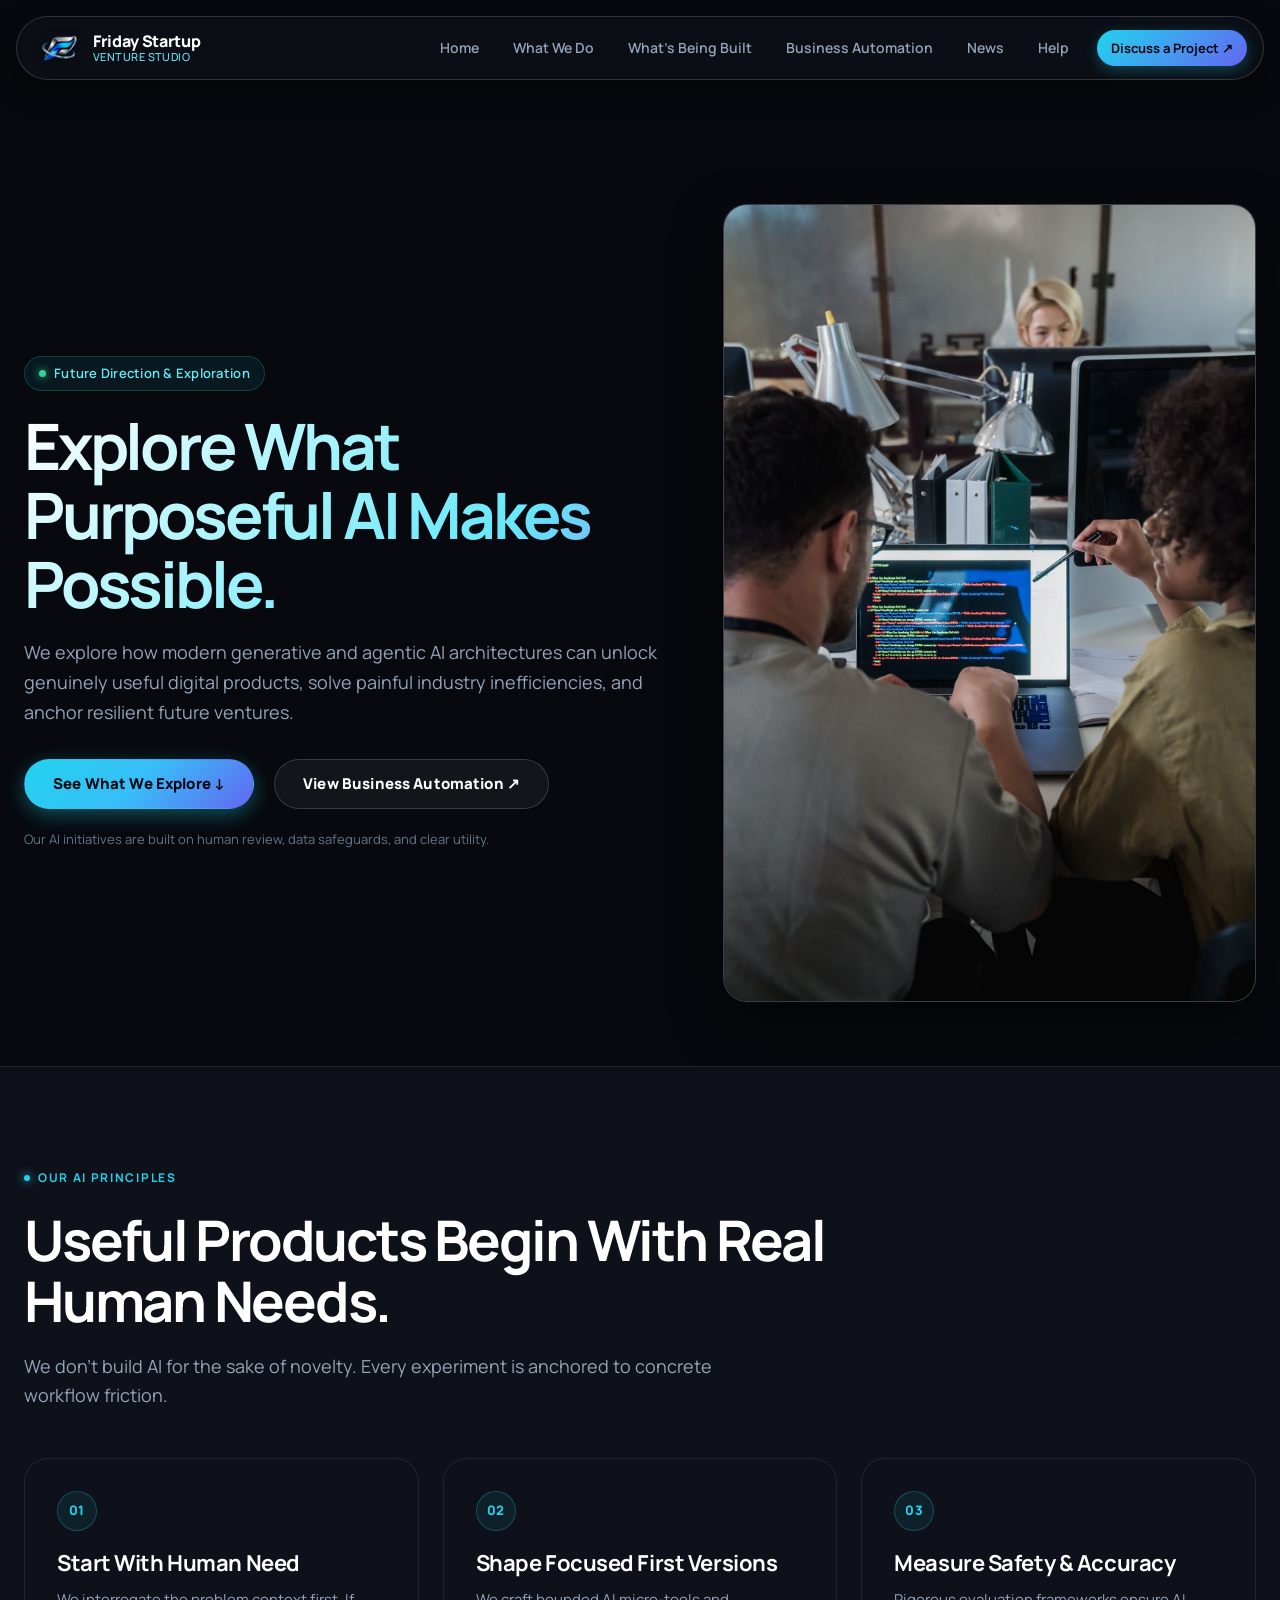
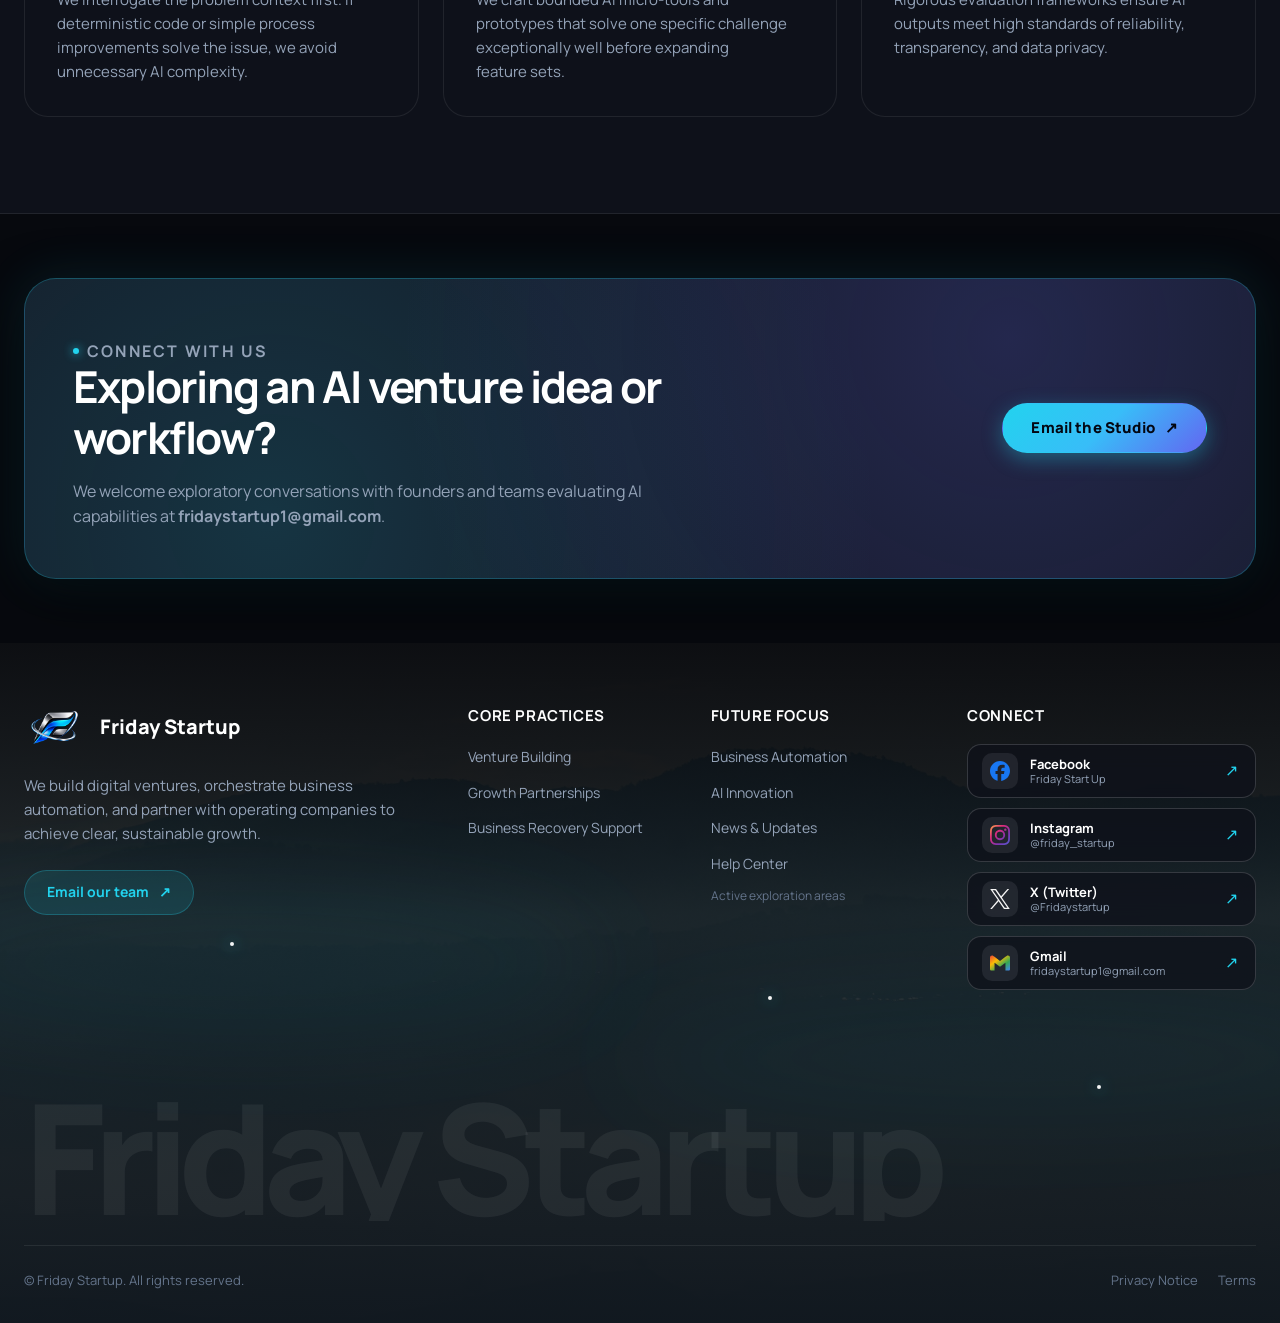
==== ai-innovation/index.html @ 18205c88 "feat: complete website redesign with aurora hero, active pipeline, and business automation" ====
<!doctype html>
<html lang="en">
<head>
  <meta charset="utf-8">
  <meta name="viewport" content="width=device-width, initial-scale=1">
  <meta name="description" content="Explore Friday Startup’s future direction for testing and validating AI product ideas and intelligent digital ventures.">
  <meta name="robots" content="index,follow,max-image-preview:large">
  <link rel="canonical" href="https://www.fridaystartup.cyou/ai-innovation/">
  <link rel="icon" type="image/png" sizes="512x512" href="/assets/friday-startup-favicon-512.png">
  <link rel="stylesheet" href="/assets/css/site.css">
  <title>AI Innovation & Future Ventures | Friday Startup</title>
  
  <meta property="og:type" content="website">
  <meta property="og:site_name" content="Friday Startup">
  <meta property="og:title" content="AI Innovation & Future Ventures | Friday Startup">
  <meta property="og:description" content="Explore Friday Startup’s future direction for testing and validating AI product ideas and intelligent digital ventures.">
  <meta property="og:url" content="https://www.fridaystartup.cyou/ai-innovation/">
  <meta property="og:image" content="https://www.fridaystartup.cyou/assets/product-building.jpg">
  <meta property="og:image:width" content="1400">
  <meta property="og:image:height" content="2100">
  <meta property="og:image:alt" content="People exploring AI software architecture">
  
  <meta name="twitter:card" content="summary_large_image">
  <meta name="twitter:title" content="AI Innovation & Future Ventures | Friday Startup">
  <meta name="twitter:description" content="Explore Friday Startup’s future direction for testing and validating AI product ideas and intelligent digital ventures.">
  <meta name="twitter:image" content="https://www.fridaystartup.cyou/assets/product-building.jpg">

  <script type="application/ld+json">
  {
    "@context": "https://schema.org",
    "@type": "FAQPage",
    "mainEntity": [
      {
        "@type": "Question",
        "name": "What does AI innovation mean at Friday Startup?",
        "acceptedAnswer": {
          "@type": "Answer",
          "text": "It is our future-facing practice to explore real customer friction and shape useful, bounded AI product ideas that can be rigorously validated under live market conditions."
        }
      },
      {
        "@type": "Question",
        "name": "Has Friday Startup launched an AI product publicly?",
        "acceptedAnswer": {
          "@type": "Answer",
          "text": "No public AI product catalog has been announced. This page describes our research direction and methodology for upcoming venture experiments."
        }
      }
    ]
  }
  </script>
</head>
<body>
  <a class="skip-link" href="#main">Skip to main content</a>

  <!-- Header -->
  <header class="site-header" data-site-header>
    <a class="brand" href="/" aria-label="Friday Startup home">
      <img class="brand-mark" src="/assets/friday-startup-emblem-lossless.webp" width="48" height="32" alt="Friday Startup">
      <span class="brand-copy">
        <span class="brand-name">Friday Startup</span>
        <span class="brand-note">Venture Studio</span>
      </span>
    </a>
    
    <button class="menu-toggle" type="button" aria-label="Open navigation" aria-expanded="false" aria-controls="primary-nav">
      <span class="menu-lines" aria-hidden="true"></span>
    </button>
    
    <nav class="site-nav" id="primary-nav" aria-label="Primary navigation">
      <a href="/">Home</a>
      <a href="/#what-we-do">What We Do</a>
      <a href="/#what-were-building">What's Being Built</a>
      <a href="/business-automation/">Business Automation</a>
      <a href="/news.html">News</a>
      <a href="/help/">Help</a>
      <a class="nav-cta-btn" href="https://mail.google.com/mail/?view=cm&fs=1&to=fridaystartup1%40gmail.com" target="_blank" rel="noopener noreferrer">Discuss a Project ↗</a>
    </nav>
  </header>

  <main id="main">
    <!-- Hero -->
    <section class="page-hero">
      <div class="container page-hero-grid">
        <div class="reveal">
          <div class="badge-chip">
            <span class="badge-chip__dot"></span>
            <span>Future Direction & Exploration</span>
          </div>
          <h1 class="text-gradient-accent">Explore What Purposeful AI Makes Possible.</h1>
          <p class="lead">
            We explore how modern generative and agentic AI architectures can unlock genuinely useful digital products, solve painful industry inefficiencies, and anchor resilient future ventures.
          </p>
          <div class="page-hero-actions">
            <a class="button" href="#explore">See What We Explore ↓</a>
            <a class="button button--quiet" href="/business-automation/">View Business Automation ↗</a>
          </div>
          <p class="page-hero-note">Our AI initiatives are built on human review, data safeguards, and clear utility.</p>
        </div>
        <figure class="page-hero-photo reveal">
          <img src="/assets/product-building.jpg" alt="Team discussing software AI development" width="1400" height="2100" fetchpriority="high">
        </figure>
      </div>
    </section>

    <!-- Exploration Areas -->
    <section class="section section--surface" id="explore">
      <div class="container">
        <div class="section-heading reveal">
          <p class="eyebrow">Our AI Principles</p>
          <h2>Useful Products Begin With Real Human Needs.</h2>
          <p>
            We don't build AI for the sake of novelty. Every experiment is anchored to concrete workflow friction.
          </p>
        </div>

        <div class="card-grid">
          <article class="info-card reveal">
            <span class="card-index" aria-hidden="true">01</span>
            <h3>Start With Human Need</h3>
            <p>
              We interrogate the problem context first. If deterministic code or simple process improvements solve the issue, we avoid unnecessary AI complexity.
            </p>
          </article>
          <article class="info-card reveal">
            <span class="card-index" aria-hidden="true">02</span>
            <h3>Shape Focused First Versions</h3>
            <p>
              We craft bounded AI micro-tools and prototypes that solve one specific challenge exceptionally well before expanding feature sets.
            </p>
          </article>
          <article class="info-card reveal">
            <span class="card-index" aria-hidden="true">03</span>
            <h3>Measure Safety & Accuracy</h3>
            <p>
              Rigorous evaluation frameworks ensure AI outputs meet high standards of reliability, transparency, and data privacy.
            </p>
          </article>
        </div>
      </div>
    </section>

    <!-- CTA -->
    <section class="section section--compact">
      <div class="container">
        <div class="cta-panel reveal">
          <div>
            <p class="eyebrow">Connect With Us</p>
            <h2>Exploring an AI venture idea or workflow?</h2>
            <p>We welcome exploratory conversations with founders and teams evaluating AI capabilities at <strong>fridaystartup1@gmail.com</strong>.</p>
          </div>
          <a class="button" href="https://mail.google.com/mail/?fs=1&amp;to=fridaystartup1%40gmail.com&amp;tf=cm" target="_blank" rel="noopener noreferrer">
            <span>Email the Studio</span>
            <span aria-hidden="true">↗</span>
          </a>
        </div>
      </div>
    </section>
  </main>

  <!-- Signature Mountain Footer -->
  <footer class="footer footer--mountain" aria-label="Friday Startup footer">
    <div class="footer-landscape" aria-hidden="true">
      <div class="footer-landscape__photo"></div>
      <div class="footer-landscape__wash"></div>
      <span class="footer-landscape__mist footer-landscape__mist--one"></span>
      <span class="footer-landscape__mist footer-landscape__mist--two"></span>
      <span class="footer-landscape__spark footer-landscape__spark--one"></span>
      <span class="footer-landscape__spark footer-landscape__spark--two"></span>
      <span class="footer-landscape__spark footer-landscape__spark--three"></span>
      <span class="footer-landscape__spark footer-landscape__spark--four"></span>
    </div>

    <div class="container footer-landscape__content">
      <div class="footer-landscape__grid">
        <section class="footer-landscape__brand" aria-labelledby="footer-brand-title">
          <a class="footer-landscape__brand-link" href="/" aria-label="Friday Startup home">
            <img class="footer-landscape__logo" src="/assets/friday-startup-emblem-lossless.webp" width="60" height="40" alt="Friday Startup">
            <span id="footer-brand-title">Friday Startup</span>
          </a>
          <p class="footer-landscape__summary">
            We build digital ventures, orchestrate business automation, and partner with operating companies to achieve clear, sustainable growth.
          </p>
          <a class="footer-landscape__email" href="https://mail.google.com/mail/?fs=1&amp;to=fridaystartup1%40gmail.com&amp;tf=cm" target="_blank" rel="noopener noreferrer">
            <span>Email our team</span>
            <span aria-hidden="true">↗</span>
          </a>
        </section>

        <section class="footer-landscape__group" aria-labelledby="footer-current-title">
          <h2 id="footer-current-title">Core Practices</h2>
          <ul>
            <li><a href="/venture-building/">Venture Building</a></li>
            <li><a href="/growth-partnerships/">Growth Partnerships</a></li>
            <li><a href="/business-recovery/">Business Recovery Support</a></li>
          </ul>
        </section>

        <section class="footer-landscape__group" aria-labelledby="footer-future-title">
          <h2 id="footer-future-title">Future Focus</h2>
          <ul>
            <li><a href="/business-automation/">Business Automation</a></li>
            <li><a href="/ai-innovation/">AI Innovation</a></li>
            <li><a href="/news.html">News & Updates</a></li>
            <li><a href="/help/">Help Center</a></li>
          </ul>
          <p class="footer-landscape__future-note">Active exploration areas</p>
        </section>

        <nav class="footer-landscape__group footer-landscape__connect" aria-labelledby="footer-connect-title">
          <h2 id="footer-connect-title">Connect</h2>
          <ul class="footer-landscape__social-list">
            <li>
              <a class="footer-social-card" href="https://www.facebook.com/share/1BN3iJyHXs/" target="_blank" rel="noopener noreferrer" aria-label="Facebook, Friday Start Up">
                <span class="footer-social-card__icon"><img src="/assets/social-facebook.svg" width="20" height="20" alt="Facebook"></span>
                <span class="footer-social-card__copy"><strong>Facebook</strong><span>Friday Start Up</span></span>
                <span class="footer-social-card__arrow" aria-hidden="true">↗</span>
              </a>
            </li>
            <li>
              <a class="footer-social-card" href="https://instagram.com/friday_startup?obrf=MWU1YmhocDRiYWo2aw%3D%3D" target="_blank" rel="noopener noreferrer" aria-label="Instagram, @friday_startup">
                <span class="footer-social-card__icon"><img src="/assets/social-instagram.svg" width="20" height="20" alt="Instagram"></span>
                <span class="footer-social-card__copy"><strong>Instagram</strong><span>@friday_startup</span></span>
                <span class="footer-social-card__arrow" aria-hidden="true">↗</span>
              </a>
            </li>
            <li>
              <a class="footer-social-card" href="https://x.com/Fridaystartup" target="_blank" rel="noopener noreferrer" aria-label="X, @Fridaystartup">
                <span class="footer-social-card__icon"><img src="/assets/social-x.svg" width="20" height="20" alt="X"></span>
                <span class="footer-social-card__copy"><strong>X (Twitter)</strong><span>@Fridaystartup</span></span>
                <span class="footer-social-card__arrow" aria-hidden="true">↗</span>
              </a>
            </li>
            <li>
              <a class="footer-social-card" href="https://mail.google.com/mail/?fs=1&amp;to=fridaystartup1%40gmail.com&amp;tf=cm" target="_blank" rel="noopener noreferrer" aria-label="Gmail, fridaystartup1@gmail.com">
                <span class="footer-social-card__icon"><img src="/assets/social-gmail.svg" width="20" height="20" alt="Gmail"></span>
                <span class="footer-social-card__copy"><strong>Gmail</strong><span>fridaystartup1@gmail.com</span></span>
                <span class="footer-social-card__arrow" aria-hidden="true">↗</span>
              </a>
            </li>
          </ul>
        </nav>
      </div>

      <div class="footer-landscape__wordmark-wrap" aria-hidden="true">
        <p class="footer-landscape__wordmark">Friday Startup</p>
      </div>

      <div class="footer-landscape__bottom">
        <span>© Friday Startup. All rights reserved.</span>
        <div class="footer-landscape__bottom-links">
          <a href="/privacy.html">Privacy Notice</a>
          <a href="/terms.html">Terms</a>
        </div>
      </div>
    </div>
  </footer>

  <script src="/assets/js/site.js" defer></script>
</body>
</html>
---- assets/css/site.css ----
@import url('https://fonts.googleapis.com/css2?family=Manrope:wght@400;500;600;700;800&family=JetBrains+Mono:wght@400;500&display=swap');

:root {
  color-scheme: dark;
  --bg: #07090e;
  --surface: #0e111a;
  --surface-raised: #141824;
  --surface-elevated: #1a2030;
  --surface-deep: #030407;

  --text: #f8fafc;
  --text-bright: #ffffff;
  --muted: #94a3b8;
  --quiet: #64748b;
  --line: rgba(255, 255, 255, 0.08);
  --line-strong: rgba(255, 255, 255, 0.16);

  --accent: #22d3ee;
  --accent-soft: #67e8f9;
  --accent-glow: rgba(34, 211, 238, 0.25);
  --primary: #6366f1;
  --primary-glow: rgba(99, 102, 241, 0.28);
  --aurora-green: #34d399;
  --purple-glow: rgba(168, 85, 247, 0.22);

  --space-0: 0;
  --space-25: 2px;
  --space-50: 4px;
  --space-75: 8px;
  --space-100: 12px;
  --space-150: 16px;
  --space-200: 20px;
  --space-300: 24px;
  --space-400: 32px;
  --space-500: 40px;
  --space-600: 48px;
  --space-700: 64px;
  --space-800: 80px;
  --space-900: 96px;

  --radius-sm: 6px;
  --radius-md: 10px;
  --radius-lg: 14px;
  --radius-xl: 18px;
  --radius-2xl: 24px;
  --radius-3xl: 32px;
  --radius-pill: 9999px;

  --shadow-sm: 0 2px 8px rgba(0, 0, 0, 0.35);
  --shadow-md: 0 8px 24px rgba(0, 0, 0, 0.45);
  --shadow-lg: 0 20px 48px rgba(0, 0, 0, 0.55);
  --shadow-glow: 0 0 40px var(--accent-glow);

  --curve: cubic-bezier(0.22, 1, 0.36, 1);
}

*, *::before, *::after {
  box-sizing: border-box;
}

html {
  scroll-behavior: smooth;
  scroll-padding-top: 100px;
  background: var(--bg);
}

body {
  margin: 0;
  background: var(--bg);
  color: var(--text);
  font-family: "Manrope", -apple-system, BlinkMacSystemFont, "Segoe UI", Roboto, sans-serif;
  font-size: 16px;
  line-height: 1.6;
  -webkit-font-smoothing: antialiased;
  -moz-osx-font-smoothing: grayscale;
  text-rendering: optimizeLegibility;
  overflow-x: hidden;
}

img {
  display: block;
  max-width: 100%;
  height: auto;
}

a {
  color: inherit;
  text-decoration: none;
  transition: color 250ms var(--curve), background-color 250ms var(--curve), border-color 250ms var(--curve), transform 250ms var(--curve), opacity 250ms var(--curve);
}

button, input, select, textarea {
  font: inherit;
  color: inherit;
}

h1, h2, h3, h4, h5, h6, p, ul, ol, figure {
  margin: 0;
}

h1, h2, h3, h4 {
  font-weight: 700;
  line-height: 1.15;
  letter-spacing: -0.035em;
  color: var(--text-bright);
}

p, li {
  text-wrap: pretty;
}

::selection {
  background: var(--accent);
  color: #030712;
}

:focus-visible {
  outline: 2px solid var(--accent);
  outline-offset: 4px;
}

.skip-link {
  position: fixed;
  z-index: 999;
  top: var(--space-200);
  left: var(--space-200);
  padding: var(--space-100) var(--space-300);
  border-radius: var(--radius-md);
  background: var(--accent);
  color: #000000;
  font-weight: 700;
  transform: translateY(-200%);
  transition: transform 300ms var(--curve);
}

.skip-link:focus {
  transform: translateY(0);
}

/* Layout Utilities */
.container {
  width: min(100% - 48px, 1280px);
  margin-inline: auto;
}

.container--narrow {
  width: min(100% - 48px, 920px);
}

.narrow {
  max-width: 760px;
}

.eyebrow {
  display: inline-flex;
  align-items: center;
  gap: 8px;
  color: var(--accent);
  font-size: 12px;
  font-weight: 700;
  letter-spacing: 0.14em;
  line-height: 1;
  text-transform: uppercase;
}

.eyebrow::before {
  content: "";
  display: inline-block;
  width: 6px;
  height: 6px;
  border-radius: 50%;
  background: var(--accent);
  box-shadow: 0 0 10px var(--accent);
}

.badge-chip {
  display: inline-flex;
  align-items: center;
  gap: 8px;
  padding: 6px 14px;
  border-radius: var(--radius-pill);
  background: rgba(34, 211, 238, 0.08);
  border: 1px solid rgba(34, 211, 238, 0.22);
  color: var(--accent-soft);
  font-size: 13px;
  font-weight: 600;
  letter-spacing: 0.02em;
  backdrop-filter: blur(12px);
}

.badge-chip__dot {
  width: 7px;
  height: 7px;
  border-radius: 50%;
  background: var(--aurora-green);
  box-shadow: 0 0 8px var(--aurora-green);
  animation: pulse-dot 2s infinite ease-in-out;
}

@keyframes pulse-dot {
  0%, 100% { opacity: 1; transform: scale(1); }
  50% { opacity: 0.4; transform: scale(0.85); }
}

.muted {
  color: var(--muted);
}

.quiet {
  color: var(--quiet);
}

.text-gradient {
  background: linear-gradient(135deg, #ffffff 0%, #cbd5e1 50%, #94a3b8 100%);
  background-clip: text;
  -webkit-background-clip: text;
  -webkit-text-fill-color: transparent;
}

.text-gradient-accent {
  background: linear-gradient(135deg, #ffffff 0%, #a5f3fc 40%, #67e8f9 70%, #818cf8 100%);
  background-clip: text;
  -webkit-background-clip: text;
  -webkit-text-fill-color: transparent;
}

/* Glass Header */
.site-header {
  position: sticky;
  z-index: 50;
  top: 16px;
  display: flex;
  align-items: center;
  justify-content: space-between;
  width: min(100% - 32px, 1280px);
  min-height: 64px;
  margin: 0 auto;
  padding: 8px 16px 8px 20px;
  border: 1px solid var(--line-strong);
  border-radius: var(--radius-pill);
  background: rgba(14, 17, 26, 0.72);
  backdrop-filter: blur(20px);
  -webkit-backdrop-filter: blur(20px);
  box-shadow: 0 10px 30px rgba(0, 0, 0, 0.45);
  transition: border-color 300ms var(--curve), background-color 300ms var(--curve);
}

.site-header:hover {
  border-color: rgba(255, 255, 255, 0.22);
}

.brand {
  display: inline-flex;
  align-items: center;
  gap: 12px;
  flex: 0 0 auto;
}

.brand-mark {
  width: 44px;
  height: 30px;
  object-fit: contain;
  filter: drop-shadow(0 2px 6px rgba(0, 0, 0, 0.4));
}

.brand-copy {
  display: flex;
  flex-direction: column;
  line-height: 1.1;
}

.brand-name {
  font-size: 16px;
  font-weight: 800;
  letter-spacing: -0.02em;
  color: #ffffff;
}

.brand-note {
  font-size: 11px;
  font-weight: 500;
  color: var(--accent-soft);
  letter-spacing: 0.04em;
  text-transform: uppercase;
}

.site-nav {
  display: flex;
  align-items: center;
  gap: 6px;
}

.site-nav a {
  position: relative;
  padding: 8px 14px;
  border-radius: var(--radius-pill);
  color: var(--muted);
  font-size: 14px;
  font-weight: 600;
  transition: all 200ms var(--curve);
}

.site-nav a:hover {
  color: #ffffff;
  background: rgba(255, 255, 255, 0.06);
}

.site-nav a[aria-current="page"] {
  color: #ffffff;
  background: rgba(34, 211, 238, 0.12);
  border: 1px solid rgba(34, 211, 238, 0.28);
}

.nav-cta-btn {
  display: inline-flex;
  align-items: center;
  gap: 6px;
  margin-left: 8px;
  padding: 8px 18px;
  border-radius: var(--radius-pill);
  background: linear-gradient(135deg, #22d3ee 0%, #6366f1 100%);
  color: #030712 !important;
  font-size: 13px !important;
  font-weight: 700 !important;
  box-shadow: 0 4px 14px rgba(34, 211, 238, 0.28);
  transition: transform 250ms var(--curve), box-shadow 250ms var(--curve);
}

.nav-cta-btn:hover {
  transform: translateY(-1px) scale(1.02);
  box-shadow: 0 6px 20px rgba(34, 211, 238, 0.45);
}

.menu-toggle {
  display: none;
  width: 42px;
  height: 42px;
  align-items: center;
  justify-content: center;
  padding: 0;
  border: 1px solid var(--line-strong);
  border-radius: var(--radius-pill);
  background: var(--surface-raised);
  cursor: pointer;
  transition: background-color 200ms ease;
}

.menu-lines {
  position: relative;
  display: block;
  width: 18px;
  height: 2px;
  background: #ffffff;
  border-radius: 2px;
  transition: background-color 250ms var(--curve);
}

.menu-lines::before,
.menu-lines::after {
  content: "";
  position: absolute;
  left: 0;
  width: 18px;
  height: 2px;
  background: #ffffff;
  border-radius: 2px;
  transition: transform 250ms var(--curve), top 250ms var(--curve);
}

.menu-lines::before { top: -6px; }
.menu-lines::after { top: 6px; }

.site-header.is-open .menu-lines {
  background: transparent;
}
.site-header.is-open .menu-lines::before {
  top: 0;
  transform: rotate(45deg);
}
.site-header.is-open .menu-lines::after {
  top: 0;
  transform: rotate(-45deg);
}

/* Sections */
main {
  overflow: clip;
}

.section {
  position: relative;
  padding-block: var(--space-900);
}

.section--compact {
  padding-block: var(--space-700);
}

.section--surface {
  background: var(--surface);
  border-top: 1px solid var(--line);
  border-bottom: 1px solid var(--line);
}

.section-heading {
  max-width: 820px;
  margin-bottom: var(--space-600);
}

.section-heading h2 {
  margin-top: var(--space-200);
  font-size: clamp(32px, 4.5vw, 56px);
  letter-spacing: -0.04em;
  line-height: 1.1;
}

.section-heading p:not(.eyebrow) {
  margin-top: var(--space-200);
  color: var(--muted);
  font-size: 18px;
  line-height: 1.6;
}

.intro-copy {
  display: grid;
  grid-template-columns: minmax(0, 1.1fr) minmax(320px, 0.9fr);
  align-items: end;
  gap: var(--space-600);
  margin-bottom: var(--space-500);
}

.intro-copy h2 {
  margin-top: var(--space-200);
  font-size: clamp(34px, 4.2vw, 52px);
  letter-spacing: -0.04em;
  line-height: 1.12;
}

.intro-copy p:not(.eyebrow) {
  color: var(--muted);
  font-size: 18px;
  line-height: 1.65;
}

/* What We Do / Nature of Work Showcase */
.what-we-do-grid {
  display: grid;
  grid-template-columns: repeat(2, 1fr);
  gap: var(--space-300);
}

.work-card {
  position: relative;
  display: flex;
  flex-direction: column;
  padding: var(--space-400);
  border: 1px solid var(--line);
  border-radius: var(--radius-2xl);
  background: linear-gradient(180deg, rgba(20, 24, 36, 0.8) 0%, rgba(14, 17, 26, 0.95) 100%);
  overflow: hidden;
  transition: transform 300ms var(--curve), border-color 300ms var(--curve), box-shadow 300ms var(--curve);
}

.work-card::before {
  content: "";
  position: absolute;
  top: 0;
  left: 0;
  right: 0;
  height: 2px;
  background: linear-gradient(90deg, transparent, var(--accent), transparent);
  opacity: 0;
  transition: opacity 300ms var(--curve);
}

.work-card:hover {
  transform: translateY(-4px);
  border-color: rgba(34, 211, 238, 0.35);
  box-shadow: 0 16px 40px rgba(0, 0, 0, 0.5), 0 0 30px var(--accent-glow);
}

.work-card:hover::before {
  opacity: 1;
}

.work-card__header {
  display: flex;
  align-items: center;
  justify-content: space-between;
  margin-bottom: var(--space-300);
}

.work-card__icon {
  display: inline-flex;
  align-items: center;
  justify-content: center;
  width: 52px;
  height: 52px;
  border-radius: var(--radius-lg);
  background: rgba(34, 211, 238, 0.1);
  border: 1px solid rgba(34, 211, 238, 0.25);
  color: var(--accent);
  font-size: 24px;
}

.work-card__badge {
  padding: 4px 12px;
  border-radius: var(--radius-pill);
  background: rgba(255, 255, 255, 0.05);
  border: 1px solid var(--line);
  color: var(--muted);
  font-size: 12px;
  font-weight: 600;
  letter-spacing: 0.06em;
  text-transform: uppercase;
}

.work-card h3 {
  font-size: 26px;
  letter-spacing: -0.025em;
  color: var(--text-bright);
}

.work-card p {
  margin-top: var(--space-150);
  color: var(--muted);
  font-size: 15px;
  line-height: 1.6;
}

.work-card__deliverables {
  display: grid;
  gap: 8px;
  margin-top: var(--space-300);
  padding: var(--space-200);
  border-radius: var(--radius-md);
  background: rgba(0, 0, 0, 0.25);
  border: 1px solid rgba(255, 255, 255, 0.04);
}

.work-card__deliverable-item {
  display: flex;
  align-items: center;
  gap: 10px;
  color: var(--text);
  font-size: 13px;
  font-weight: 500;
}

.work-card__deliverable-item svg {
  flex-shrink: 0;
  color: var(--aurora-green);
}

.work-card__action {
  display: inline-flex;
  align-items: center;
  gap: 8px;
  margin-top: var(--space-300);
  padding-top: var(--space-200);
  border-top: 1px solid var(--line);
  color: var(--accent);
  font-size: 14px;
  font-weight: 700;
}

.work-card:hover .work-card__action {
  color: #ffffff;
  transform: translateX(4px);
}

/* Card Grids */
.card-grid {
  display: grid;
  grid-template-columns: repeat(3, 1fr);
  gap: var(--space-300);
}

.card-grid--two {
  grid-template-columns: repeat(2, 1fr);
}

.card-grid--four {
  grid-template-columns: repeat(4, 1fr);
}

.info-card {
  position: relative;
  display: flex;
  flex-direction: column;
  padding: var(--space-400);
  border: 1px solid var(--line);
  border-radius: var(--radius-2xl);
  background: var(--surface);
  transition: transform 300ms var(--curve), border-color 300ms var(--curve), background-color 300ms var(--curve), box-shadow 300ms var(--curve);
}

.info-card:hover {
  transform: translateY(-4px);
  border-color: rgba(34, 211, 238, 0.3);
  background: var(--surface-raised);
  box-shadow: 0 12px 32px rgba(0, 0, 0, 0.4);
}

.card-index {
  display: inline-flex;
  align-items: center;
  justify-content: center;
  width: 40px;
  height: 40px;
  border-radius: var(--radius-pill);
  background: rgba(34, 211, 238, 0.08);
  border: 1px solid rgba(34, 211, 238, 0.25);
  color: var(--accent);
  font-size: 13px;
  font-weight: 800;
  letter-spacing: 0.05em;
}

.info-card h3 {
  margin-top: var(--space-200);
  font-size: 22px;
  letter-spacing: -0.02em;
}

.info-card p {
  margin-top: var(--space-100);
  color: var(--muted);
  font-size: 15px;
  line-height: 1.6;
}

.card-link {
  display: inline-flex;
  align-items: center;
  gap: 8px;
  margin-top: auto;
  padding-top: var(--space-300);
  color: var(--accent-soft);
  font-size: 14px;
  font-weight: 700;
}

.card-link:hover {
  color: #ffffff;
  transform: translateX(3px);
}

/* Service Card Specific */
.service-card {
  background: var(--surface-raised);
  border-color: rgba(255, 255, 255, 0.1);
}

.service-card .service-tag {
  margin-top: var(--space-200);
  color: var(--accent);
  font-size: 11px;
  font-weight: 800;
  letter-spacing: 0.12em;
  text-transform: uppercase;
}

.service-card h3 {
  margin-top: var(--space-75);
  font-size: 26px;
  line-height: 1.2;
}

.service-card .service-detail {
  margin-top: var(--space-150);
  color: var(--muted);
  font-size: 15px;
}

.service-card .service-availability {
  margin-top: var(--space-300);
  padding-top: var(--space-150);
  border-top: 1px solid var(--line);
  color: var(--quiet);
  font-size: 13px;
}

.service-card-link {
  display: block;
  color: inherit;
}

/* Tagline Typography Stage */
.tagline-stage {
  display: flex;
  align-items: center;
  min-height: 380px;
  padding-block: var(--space-800);
  background: radial-gradient(circle at center, rgba(34, 211, 238, 0.05) 0%, transparent 70%), var(--surface-deep);
  border-top: 1px solid var(--line);
  border-bottom: 1px solid var(--line);
}

.tagline {
  max-width: 1100px;
  font-size: clamp(38px, 5.5vw, 76px);
  font-weight: 800;
  letter-spacing: -0.05em;
  line-height: 1.05;
}

.tag-word {
  display: inline-block;
  padding-right: 0.18em;
  color: var(--text-bright);
  opacity: 0.25;
  transition: opacity 600ms var(--curve), transform 600ms var(--curve);
}

.tag-word.is-active {
  opacity: 1;
}

/* Steps / Process Grid */
.steps-grid {
  display: grid;
  grid-template-columns: repeat(3, 1fr);
  gap: var(--space-400);
  position: relative;
}

.step-card {
  position: relative;
  padding-top: var(--space-300);
  border-top: 2px solid rgba(255, 255, 255, 0.1);
  transition: border-color 300ms ease;
}

.step-card:hover {
  border-top-color: var(--accent);
}

.step-card h3 {
  margin-top: var(--space-150);
  font-size: 22px;
  letter-spacing: -0.02em;
}

.step-card p {
  margin-top: var(--space-100);
  color: var(--muted);
  font-size: 15px;
  line-height: 1.6;
}

/* Automation Workflow Feature Box */
.automation-diagram {
  margin-top: var(--space-500);
  padding: var(--space-400);
  border: 1px solid rgba(34, 211, 238, 0.2);
  border-radius: var(--radius-2xl);
  background: radial-gradient(circle at 10% 20%, rgba(99, 102, 241, 0.12) 0%, transparent 60%),
              radial-gradient(circle at 90% 80%, rgba(34, 211, 238, 0.08) 0%, transparent 60%),
              var(--surface);
  box-shadow: 0 20px 50px rgba(0, 0, 0, 0.4);
}

.flow-steps {
  display: grid;
  grid-template-columns: 1fr auto 1fr auto 1fr auto 1fr;
  align-items: center;
  gap: 12px;
}

.flow-node {
  padding: var(--space-200);
  border-radius: var(--radius-lg);
  background: rgba(20, 24, 36, 0.9);
  border: 1px solid var(--line-strong);
  text-align: center;
  transition: transform 250ms var(--curve), border-color 250ms var(--curve), box-shadow 250ms var(--curve);
}

.flow-node:hover {
  transform: translateY(-2px);
  border-color: var(--accent);
  box-shadow: 0 8px 24px rgba(34, 211, 238, 0.2);
}

.flow-node__badge {
  display: inline-block;
  padding: 2px 8px;
  margin-bottom: 6px;
  border-radius: var(--radius-pill);
  font-size: 10px;
  font-weight: 800;
  text-transform: uppercase;
  letter-spacing: 0.08em;
  background: rgba(34, 211, 238, 0.15);
  color: var(--accent);
}

.flow-node h4 {
  font-size: 15px;
  font-weight: 700;
}

.flow-node p {
  font-size: 12px;
  color: var(--muted);
  margin-top: 4px;
}

.flow-arrow {
  color: var(--accent);
  font-size: 20px;
  opacity: 0.7;
  display: inline-block;
  animation: pulse-arrow 2.4s ease-in-out infinite;
}

.flow-steps > .flow-arrow:nth-of-type(1) { animation-delay: 0s; }
.flow-steps > .flow-arrow:nth-of-type(2) { animation-delay: 0.8s; }
.flow-steps > .flow-arrow:nth-of-type(3) { animation-delay: 1.6s; }

@keyframes pulse-arrow {
  0%, 100% { opacity: 0.35; transform: translateX(0); }
  50% { opacity: 1; transform: translateX(4px); color: var(--accent-soft); }
}

/* What We Are Building / Active Pipeline Cards */
.pipeline-grid {
  display: grid;
  grid-template-columns: repeat(3, 1fr);
  gap: var(--space-400);
}

.pipeline-card {
  position: relative;
  display: flex;
  flex-direction: column;
  padding: var(--space-400);
  border: 1px solid var(--line);
  border-radius: var(--radius-2xl);
  background: linear-gradient(180deg, rgba(20, 24, 36, 0.85) 0%, rgba(14, 17, 26, 0.98) 100%);
  overflow: hidden;
  transition: transform 300ms var(--curve), border-color 300ms var(--curve), box-shadow 300ms var(--curve);
}

.pipeline-card::before {
  content: "";
  position: absolute;
  top: 0;
  left: 0;
  right: 0;
  height: 2px;
  background: linear-gradient(90deg, transparent, var(--accent), transparent);
  opacity: 0;
  transition: opacity 300ms var(--curve);
}

.pipeline-card:hover {
  transform: translateY(-5px);
  border-color: rgba(34, 211, 238, 0.4);
  box-shadow: 0 20px 45px rgba(0, 0, 0, 0.5), 0 0 35px var(--accent-glow);
}

.pipeline-card:hover::before {
  opacity: 1;
}

.pipeline-card__header {
  display: flex;
  align-items: center;
  justify-content: space-between;
  gap: 12px;
  margin-bottom: var(--space-200);
}

.pipeline-status-badge {
  display: inline-flex;
  align-items: center;
  gap: 8px;
  padding: 4px 12px;
  border-radius: var(--radius-pill);
  font-size: 11px;
  font-weight: 700;
  letter-spacing: 0.06em;
  text-transform: uppercase;
  background: rgba(34, 211, 238, 0.1);
  border: 1px solid rgba(34, 211, 238, 0.25);
  color: var(--accent);
}

.pipeline-status-badge--pilot {
  background: rgba(52, 211, 153, 0.1);
  border-color: rgba(52, 211, 153, 0.3);
  color: var(--aurora-green);
}

.pipeline-status-badge--sandbox {
  background: rgba(168, 85, 247, 0.1);
  border-color: rgba(168, 85, 247, 0.3);
  color: #c084fc;
}

.pipeline-stage-tag {
  color: var(--quiet);
  font-size: 11px;
  font-weight: 600;
  font-family: "JetBrains Mono", monospace;
}

.pipeline-card h3 {
  font-size: 24px;
  letter-spacing: -0.025em;
  line-height: 1.2;
}

.pipeline-card__subtitle {
  color: var(--accent-soft);
  font-size: 13px;
  font-weight: 600;
  margin-top: 4px;
  letter-spacing: 0.01em;
}

.pipeline-card p {
  margin-top: var(--space-150);
  color: var(--muted);
  font-size: 14px;
  line-height: 1.6;
}

.pipeline-specs {
  display: flex;
  flex-wrap: wrap;
  gap: 8px;
  margin-top: var(--space-300);
  padding: var(--space-150);
  border-radius: var(--radius-md);
  background: rgba(0, 0, 0, 0.3);
  border: 1px solid rgba(255, 255, 255, 0.04);
}

.pipeline-spec-tag {
  display: inline-flex;
  align-items: center;
  gap: 6px;
  padding: 3px 8px;
  border-radius: var(--radius-sm);
  background: rgba(255, 255, 255, 0.05);
  color: #cbd5e1;
  font-size: 11px;
  font-weight: 500;
}

.pipeline-card__footer {
  display: flex;
  align-items: center;
  justify-content: space-between;
  gap: 12px;
  margin-top: auto;
  padding-top: var(--space-300);
  border-top: 1px solid var(--line);
}

.pipeline-card__action {
  color: var(--accent);
  font-size: 13px;
  font-weight: 700;
  display: inline-flex;
  align-items: center;
  gap: 6px;
  transition: transform 250ms ease, color 250ms ease;
}

.pipeline-card:hover .pipeline-card__action {
  color: #ffffff;
  transform: translateX(4px);
}

/* Split Feature */
.split-feature {
  display: grid;
  grid-template-columns: minmax(0, 1fr) minmax(0, 1fr);
  align-items: center;
  gap: var(--space-700);
}

.split-feature--reverse .split-photo {
  order: -1;
}

.split-copy h2 {
  font-size: clamp(32px, 3.8vw, 48px);
  letter-spacing: -0.04em;
  line-height: 1.15;
}

.split-copy p:not(.eyebrow) {
  margin-top: var(--space-200);
  color: var(--muted);
  font-size: 17px;
  line-height: 1.65;
}

.split-copy ul {
  display: grid;
  gap: var(--space-150);
  margin-top: var(--space-300);
  padding: 0;
  list-style: none;
}

.split-copy li {
  display: flex;
  align-items: flex-start;
  gap: 12px;
  color: var(--text);
  font-size: 15px;
}

.split-copy li svg {
  flex-shrink: 0;
  margin-top: 3px;
  color: var(--accent);
}

.split-photo {
  position: relative;
  overflow: hidden;
  min-height: 440px;
  border: 1px solid var(--line-strong);
  border-radius: var(--radius-2xl);
  background: var(--surface-raised);
  box-shadow: 0 20px 40px rgba(0, 0, 0, 0.4);
}

.split-photo img {
  width: 100%;
  height: 100%;
  min-height: 440px;
  object-fit: cover;
  transition: transform 600ms var(--curve);
}

.split-photo:hover img {
  transform: scale(1.03);
}

/* Empty Panels & Notes */
.empty-panel {
  display: grid;
  min-height: 220px;
  align-content: center;
  gap: var(--space-150);
  padding: var(--space-500);
  border: 1px dashed var(--line-strong);
  border-radius: var(--radius-2xl);
  background: rgba(20, 24, 36, 0.5);
  text-align: center;
}

.empty-panel h3, .empty-panel h2 {
  font-size: 26px;
  letter-spacing: -0.02em;
}

.empty-panel p {
  max-width: 640px;
  margin-inline: auto;
  color: var(--muted);
  font-size: 15px;
}

.empty-label {
  color: var(--accent);
  font-size: 11px;
  font-weight: 800;
  letter-spacing: 0.14em;
  text-transform: uppercase;
}

.claim-note {
  max-width: 900px;
  margin-top: var(--space-400);
  padding: var(--space-200) var(--space-300);
  border: 1px solid var(--line);
  border-radius: var(--radius-lg);
  background: rgba(20, 24, 36, 0.6);
  color: var(--muted);
  font-size: 14px;
  line-height: 1.6;
}

/* Call to Action Panel */
.cta-panel {
  position: relative;
  display: flex;
  align-items: center;
  justify-content: space-between;
  gap: var(--space-500);
  padding: var(--space-600);
  border: 1px solid rgba(34, 211, 238, 0.25);
  border-radius: var(--radius-3xl);
  background: radial-gradient(circle at 80% 20%, rgba(99, 102, 241, 0.2) 0%, transparent 60%),
              radial-gradient(circle at 20% 80%, rgba(34, 211, 238, 0.15) 0%, transparent 60%),
              var(--surface-raised);
  box-shadow: 0 20px 60px rgba(0, 0, 0, 0.5), 0 0 50px rgba(34, 211, 238, 0.12);
  overflow: hidden;
}

.cta-panel h2 {
  max-width: 680px;
  font-size: clamp(30px, 4vw, 44px);
  letter-spacing: -0.04em;
  line-height: 1.15;
}

.cta-panel p {
  max-width: 640px;
  margin-top: var(--space-150);
  color: var(--muted);
  font-size: 16px;
}

/* Buttons */
.button {
  display: inline-flex;
  align-items: center;
  justify-content: center;
  gap: 10px;
  flex: 0 0 auto;
  min-height: 50px;
  padding: 12px 28px;
  border: 1px solid transparent;
  border-radius: var(--radius-pill);
  background: linear-gradient(135deg, #22d3ee 0%, #38bdf8 50%, #6366f1 100%);
  color: #030712;
  font-size: 15px;
  font-weight: 800;
  letter-spacing: 0.01em;
  box-shadow: 0 6px 20px rgba(34, 211, 238, 0.35);
  transition: transform 250ms var(--curve), box-shadow 250ms var(--curve), filter 250ms ease;
  cursor: pointer;
}

.button:hover {
  transform: translateY(-2px);
  box-shadow: 0 10px 28px rgba(34, 211, 238, 0.5);
  filter: brightness(1.08);
}

.button:active {
  transform: scale(0.98);
}

.button--quiet {
  background: rgba(255, 255, 255, 0.05);
  border-color: var(--line-strong);
  color: #ffffff;
  box-shadow: none;
}

.button--quiet:hover {
  background: rgba(255, 255, 255, 0.12);
  border-color: var(--accent);
  color: #ffffff;
  box-shadow: 0 4px 16px rgba(0, 0, 0, 0.3);
}

.text-link {
  color: var(--accent);
  font-weight: 700;
  display: inline-flex;
  align-items: center;
  gap: 4px;
}

.text-link:hover {
  color: var(--accent-soft);
  text-decoration: underline;
  text-underline-offset: 4px;
}

/* Inner Page Hero */
.page-hero {
  position: relative;
  display: grid;
  min-height: 580px;
  align-items: center;
  padding-block: 140px var(--space-700);
}

.page-hero-grid {
  display: grid;
  grid-template-columns: minmax(0, 1.1fr) minmax(320px, 0.9fr);
  align-items: center;
  gap: var(--space-600);
}

.page-hero h1 {
  max-width: 680px;
  margin-top: var(--space-200);
  font-size: clamp(38px, 5vw, 68px);
  letter-spacing: -0.05em;
  line-height: 1.08;
}

.page-hero .lead {
  max-width: 640px;
  margin-top: var(--space-200);
  color: var(--muted);
  font-size: 18px;
  line-height: 1.65;
}

.page-hero-actions {
  display: flex;
  flex-wrap: wrap;
  gap: var(--space-200);
  margin-top: var(--space-400);
}

.page-hero-photo {
  position: relative;
  min-height: 440px;
  overflow: hidden;
  border: 1px solid var(--line-strong);
  border-radius: var(--radius-2xl);
  background: var(--surface-raised);
  box-shadow: 0 20px 50px rgba(0, 0, 0, 0.5);
}

.page-hero-photo img {
  width: 100%;
  height: 100%;
  min-height: 440px;
  object-fit: cover;
}

.page-hero-note {
  margin-top: var(--space-200);
  color: var(--quiet);
  font-size: 13px;
}

/* News Specific */
.news-filter-bar {
  display: flex;
  flex-wrap: wrap;
  gap: 10px;
  margin-bottom: var(--space-500);
}

.news-filter-btn {
  padding: 8px 18px;
  border-radius: var(--radius-pill);
  background: var(--surface);
  border: 1px solid var(--line);
  color: var(--muted);
  font-size: 14px;
  font-weight: 600;
  cursor: pointer;
  transition: all 200ms ease;
}

.news-filter-btn:hover {
  color: #ffffff;
  border-color: var(--line-strong);
}

.news-filter-btn.is-active {
  background: rgba(34, 211, 238, 0.15);
  border-color: var(--accent);
  color: var(--accent-soft);
}

.news-grid {
  display: grid;
  grid-template-columns: repeat(3, 1fr);
  gap: var(--space-400);
}

.news-card {
  position: relative;
  display: flex;
  flex-direction: column;
  border: 1px solid var(--line);
  border-radius: var(--radius-2xl);
  background: var(--surface);
  overflow: hidden;
  transition: transform 300ms var(--curve), border-color 300ms var(--curve), box-shadow 300ms var(--curve);
}

.news-card:hover {
  transform: translateY(-4px);
  border-color: rgba(34, 211, 238, 0.35);
  box-shadow: 0 16px 36px rgba(0, 0, 0, 0.45);
}

.news-card__thumb {
  position: relative;
  width: 100%;
  height: 220px;
  overflow: hidden;
  background: var(--surface-raised);
}

.news-card__thumb img {
  width: 100%;
  height: 100%;
  object-fit: cover;
  transition: transform 400ms var(--curve);
}

.news-card:hover .news-card__thumb img {
  transform: scale(1.05);
}

.news-card__body {
  display: flex;
  flex-direction: column;
  flex: 1;
  padding: var(--space-300);
}

.news-card__meta {
  display: flex;
  align-items: center;
  justify-content: space-between;
  gap: 12px;
  margin-bottom: var(--space-150);
}

.news-card__tag {
  padding: 3px 10px;
  border-radius: var(--radius-pill);
  background: rgba(34, 211, 238, 0.1);
  color: var(--accent);
  font-size: 11px;
  font-weight: 700;
  letter-spacing: 0.06em;
  text-transform: uppercase;
}

.news-card__date {
  color: var(--quiet);
  font-size: 12px;
}

.news-card h3 {
  font-size: 20px;
  line-height: 1.3;
}

.news-card p {
  margin-top: var(--space-100);
  color: var(--muted);
  font-size: 14px;
  line-height: 1.6;
}

.news-card__footer {
  margin-top: auto;
  padding-top: var(--space-200);
}

/* Help Center & Search */
.help-search-box {
  position: relative;
  max-width: 600px;
  margin-top: var(--space-400);
}

.help-search-input {
  width: 100%;
  padding: 16px 20px 16px 52px;
  border-radius: var(--radius-pill);
  border: 1px solid var(--line-strong);
  background: rgba(20, 24, 36, 0.8);
  backdrop-filter: blur(12px);
  color: #ffffff;
  font-size: 16px;
  outline: none;
  transition: border-color 250ms ease, box-shadow 250ms ease;
}

.help-search-input:focus {
  border-color: var(--accent);
  box-shadow: 0 0 24px var(--accent-glow);
}

.help-search-icon {
  position: absolute;
  top: 50%;
  left: 20px;
  transform: translateY(-50%);
  color: var(--muted);
  pointer-events: none;
}

.help-category-grid {
  display: grid;
  grid-template-columns: repeat(4, 1fr);
  gap: var(--space-300);
  margin-bottom: var(--space-600);
}

.help-cat-card {
  display: flex;
  flex-direction: column;
  padding: var(--space-300);
  border-radius: var(--radius-xl);
  background: var(--surface);
  border: 1px solid var(--line);
  transition: transform 250ms ease, border-color 250ms ease;
}

.help-cat-card:hover {
  transform: translateY(-3px);
  border-color: var(--accent);
}

.help-cat-card__icon {
  font-size: 28px;
  margin-bottom: 12px;
}

.help-cat-card h3 {
  font-size: 18px;
}

.help-cat-card p {
  margin-top: 6px;
  color: var(--muted);
  font-size: 13px;
}

/* FAQ Accordion */
.faq-list {
  display: grid;
  gap: 12px;
}

.faq-item {
  border: 1px solid var(--line);
  border-radius: var(--radius-xl);
  background: var(--surface);
  overflow: hidden;
  transition: border-color 200ms ease, background-color 200ms ease;
}

.faq-item:hover {
  border-color: rgba(255, 255, 255, 0.16);
}

.faq-item[open] {
  border-color: rgba(34, 211, 238, 0.3);
  background: var(--surface-raised);
}

.faq-item summary {
  display: flex;
  align-items: center;
  justify-content: space-between;
  gap: var(--space-300);
  min-height: 64px;
  padding: var(--space-200) var(--space-300);
  cursor: pointer;
  font-size: 17px;
  font-weight: 700;
  color: var(--text-bright);
  list-style: none;
  user-select: none;
}

.faq-item summary::-webkit-details-marker {
  display: none;
}

.faq-item summary::after {
  content: "+";
  display: inline-flex;
  align-items: center;
  justify-content: center;
  width: 32px;
  height: 32px;
  flex: 0 0 auto;
  border-radius: var(--radius-pill);
  background: rgba(255, 255, 255, 0.06);
  border: 1px solid var(--line);
  color: var(--accent);
  font-size: 20px;
  line-height: 1;
  transition: transform 300ms var(--curve), background-color 200ms ease;
}

.faq-item[open] summary::after {
  content: "×";
  transform: rotate(90deg);
  background: rgba(34, 211, 238, 0.15);
  border-color: var(--accent);
}

.faq-answer {
  max-width: 900px;
  padding: 0 var(--space-300) var(--space-300);
  color: var(--muted);
  font-size: 15px;
  line-height: 1.65;
}

.help-category {
  display: grid;
  gap: var(--space-300);
  margin-top: var(--space-700);
}

.help-category h2 {
  font-size: 32px;
  letter-spacing: -0.03em;
}

/* Legal Pages */
.legal-page {
  padding-top: 140px;
  padding-bottom: var(--space-800);
}

.legal-page h1 {
  margin-top: var(--space-200);
  font-size: clamp(36px, 4vw, 56px);
  letter-spacing: -0.04em;
}

.legal-copy {
  display: grid;
  gap: var(--space-400);
  margin-top: var(--space-500);
}

.legal-copy h2 {
  font-size: 22px;
}

.legal-copy p {
  margin-top: var(--space-75);
  color: var(--muted);
  font-size: 15px;
}

.notice {
  padding: var(--space-200) var(--space-300);
  border: 1px solid rgba(245, 158, 11, 0.3);
  border-radius: var(--radius-lg);
  background: rgba(245, 158, 11, 0.08);
  color: #fde68a;
  font-size: 14px;
}

/* Animations & Reveal */
.reveal {
  opacity: 1;
  transform: none;
}

.js-ready .reveal {
  opacity: 0;
  transform: translateY(28px);
  transition: opacity 700ms var(--curve), transform 700ms var(--curve);
}

.js-ready .reveal.is-visible {
  opacity: 1;
  transform: translateY(0);
}

.js-ready .reveal:nth-child(2) { transition-delay: 80ms; }
.js-ready .reveal:nth-child(3) { transition-delay: 160ms; }
.js-ready .reveal:nth-child(4) { transition-delay: 240ms; }

/* Mountain Landscape Footer (Signature) */
.footer.footer--mountain {
  position: relative;
  z-index: 0;
  overflow: hidden;
  isolation: isolate;
  min-height: 680px;
  padding: 0;
  border: 0;
  background-color: #0b131c;
  color: #dce5ec;
}

.footer--mountain .footer-landscape {
  position: absolute;
  z-index: 0;
  inset: 0;
  overflow: hidden;
  pointer-events: none;
}

.footer-landscape__photo {
  position: absolute;
  inset: -4%;
  background-image: url('/assets/footer-misty-mountain-pexels-33583383.jpg');
  background-position: center top;
  background-size: cover;
  transform: scale(1.05);
  filter: brightness(0.7) contrast(1.1);
  animation: friday-footer-photo-drift 42s var(--curve) infinite alternate;
}

.footer-landscape__wash {
  position: absolute;
  inset: 0;
  background: linear-gradient(180deg, rgba(7, 9, 14, 0.95) 0%, rgba(11, 19, 28, 0.8) 40%, rgba(11, 19, 28, 0.95) 100%);
}

.footer-landscape__mist {
  position: absolute;
  width: 58%;
  height: 24%;
  border-radius: 50%;
  background-color: rgba(34, 211, 238, 0.08);
  filter: blur(52px);
  opacity: 0.6;
  animation: friday-footer-mist-drift 32s var(--curve) infinite alternate;
}

.footer-landscape__mist--one {
  top: 35%;
  left: -10%;
}

.footer-landscape__mist--two {
  top: 50%;
  right: -12%;
  width: 65%;
  height: 22%;
  opacity: 0.45;
  animation-delay: -9s;
  animation-direction: alternate-reverse;
}

.footer-landscape__spark {
  position: absolute;
  width: 4px;
  height: 4px;
  border-radius: 50%;
  background-color: rgba(255, 255, 255, 0.95);
  box-shadow: 0 0 14px rgba(34, 211, 238, 0.8);
  animation: friday-footer-light-glimmer 3.4s var(--curve) infinite alternate;
}

.footer-landscape__spark--one { top: 44%; left: 18%; }
.footer-landscape__spark--two { top: 52%; left: 60%; animation-delay: -1.2s; }
.footer-landscape__spark--three { top: 38%; right: 22%; animation-delay: -2.1s; }
.footer-landscape__spark--four { top: 65%; right: 14%; animation-delay: -0.6s; }

.footer--mountain .footer-landscape__content {
  position: relative;
  z-index: 1;
  display: flex;
  min-height: 680px;
  flex-direction: column;
  justify-content: space-between;
  padding-top: var(--space-700);
  padding-bottom: var(--space-400);
}

.footer-landscape__grid {
  display: grid;
  grid-template-columns: minmax(260px, 1.4fr) minmax(140px, 0.7fr) minmax(150px, 0.75fr) minmax(250px, 1fr);
  gap: var(--space-500);
  align-items: start;
}

.footer-landscape__brand-link {
  display: inline-flex;
  align-items: center;
  gap: var(--space-150);
  color: #ffffff;
  font-size: 20px;
  font-weight: 800;
}

.footer-landscape__logo {
  width: 60px;
  height: 40px;
  flex: 0 0 auto;
  object-fit: contain;
}

.footer-landscape__summary {
  max-width: 420px;
  margin-top: var(--space-200);
  color: var(--muted);
  font-size: 15px;
  line-height: 1.6;
}

.footer-landscape__email {
  display: inline-flex;
  align-items: center;
  gap: 10px;
  min-height: 44px;
  margin-top: var(--space-300);
  padding: 10px 22px;
  border: 1px solid rgba(34, 211, 238, 0.25);
  border-radius: var(--radius-pill);
  background-color: rgba(34, 211, 238, 0.12);
  color: #ffffff;
  font-size: 14px;
  font-weight: 700;
  transition: all 250ms ease;
}

.footer-landscape__email span {
  color: var(--accent);
}

.footer-landscape__email:hover {
  background-color: rgba(34, 211, 238, 0.22);
  border-color: var(--accent);
  transform: translateY(-2px);
}

.footer-landscape__group h2 {
  color: #ffffff;
  font-size: 15px;
  font-weight: 700;
  letter-spacing: 0.04em;
  text-transform: uppercase;
}

.footer-landscape__group > ul:not(.footer-landscape__social-list) {
  display: grid;
  gap: 10px;
  margin-top: var(--space-200);
  padding: 0;
  list-style: none;
}

.footer-landscape__group li a {
  color: var(--muted);
  font-size: 14px;
}

.footer-landscape__group li a:hover {
  color: var(--accent-soft);
  transform: translateX(2px);
}

.footer-landscape__future-note {
  margin-top: 10px;
  color: var(--quiet);
  font-size: 12px;
}

.footer-landscape__social-list {
  display: grid;
  gap: 10px;
  margin: var(--space-200) 0 0;
  padding: 0;
  list-style: none;
}

.footer-social-card {
  display: grid;
  min-height: 54px;
  grid-template-columns: 36px minmax(0, 1fr) 16px;
  align-items: center;
  gap: 12px;
  padding: 8px 14px;
  border: 1px solid var(--line-strong);
  border-radius: var(--radius-lg);
  background-color: rgba(14, 17, 26, 0.75);
  backdrop-filter: blur(12px);
  color: #ffffff;
  transition: transform 250ms var(--curve), border-color 250ms var(--curve), background-color 250ms var(--curve);
}

.footer-social-card:hover {
  transform: translateY(-2px);
  border-color: var(--accent);
  background-color: rgba(20, 24, 36, 0.95);
}

.footer-social-card__icon {
  display: grid;
  place-items: center;
  width: 36px;
  height: 36px;
  border-radius: var(--radius-md);
  background-color: rgba(255, 255, 255, 0.08);
}

.footer-social-card__icon img {
  width: 20px;
  height: 20px;
  object-fit: contain;
}

.footer-social-card__copy {
  display: grid;
  line-height: 1.25;
}

.footer-social-card__copy strong {
  font-size: 13px;
  color: #ffffff;
}

.footer-social-card__copy span {
  font-size: 11px;
  color: var(--muted);
  overflow-wrap: anywhere;
}

.footer-social-card__arrow {
  color: var(--accent);
  font-size: 16px;
}

.footer-landscape__wordmark-wrap {
  overflow: hidden;
  margin-top: auto;
  padding-top: var(--space-600);
}

.footer-landscape__wordmark {
  color: rgba(255, 255, 255, 0.06);
  font-size: clamp(48px, 12vw, 170px);
  font-weight: 800;
  letter-spacing: -0.075em;
  line-height: 0.85;
  white-space: nowrap;
  user-select: none;
}

.footer-landscape__bottom {
  display: flex;
  align-items: center;
  justify-content: space-between;
  gap: var(--space-300);
  margin-top: var(--space-300);
  padding-top: var(--space-300);
  border-top: 1px solid var(--line);
  color: var(--quiet);
  font-size: 13px;
}

.footer-landscape__bottom-links {
  display: flex;
  gap: 20px;
}

.footer-landscape__bottom-links a:hover {
  color: var(--accent);
}

@keyframes friday-footer-photo-drift {
  from { transform: scale(1.05) translate3d(0, 0, 0); }
  to { transform: scale(1.09) translate3d(-0.4%, -0.5%, 0); }
}

@keyframes friday-footer-mist-drift {
  from { transform: translate3d(-5%, 0, 0) scale(0.96); }
  to { transform: translate3d(6%, -7px, 0) scale(1.06); }
}

@keyframes friday-footer-light-glimmer {
  from { opacity: 0.22; transform: scale(0.84); }
  to { opacity: 0.85; transform: scale(1.15); }
}

/* Fallback Footer for Inner Pages if Needed */
.footer-standard {
  padding-block: var(--space-700) var(--space-400);
  background: var(--surface-deep);
  border-top: 1px solid var(--line);
}

/* Responsive Styles */
@media (max-width: 1050px) {
  .site-nav {
    gap: 4px;
  }
  .site-nav a {
    padding: 6px 10px;
    font-size: 13px;
  }
  .intro-copy, .page-hero-grid, .split-feature {
    gap: var(--space-400);
  }
  .what-we-do-grid {
    grid-template-columns: 1fr;
  }
  .card-grid {
    grid-template-columns: repeat(2, 1fr);
  }
  .news-grid {
    grid-template-columns: repeat(2, 1fr);
  }
  .pipeline-grid {
    grid-template-columns: repeat(2, 1fr);
  }
  .help-category-grid {
    grid-template-columns: repeat(2, 1fr);
  }
  .flow-steps {
    grid-template-columns: 1fr;
    gap: 16px;
  }
  .flow-arrow {
    transform: rotate(90deg);
    margin: 4px auto;
  }
  .footer-landscape__grid {
    grid-template-columns: repeat(2, 1fr);
    gap: var(--space-400);
  }
}

@media (max-width: 760px) {
  .container {
    width: min(100% - 32px, 640px);
  }

  .site-header {
    top: 12px;
    width: calc(100% - 24px);
    padding: 8px 12px 8px 16px;
  }

  .menu-toggle {
    display: inline-flex;
  }

  .site-nav {
    position: fixed;
    z-index: 49;
    inset: 0;
    display: flex;
    visibility: hidden;
    flex-direction: column;
    align-items: flex-start;
    justify-content: center;
    gap: 16px;
    padding: var(--space-700) var(--space-500);
    background: rgba(7, 9, 14, 0.98);
    backdrop-filter: blur(28px);
    -webkit-backdrop-filter: blur(28px);
    opacity: 0;
    transform: translateY(16px);
    transition: opacity 350ms var(--curve), transform 350ms var(--curve), visibility 350ms var(--curve);
  }

  .site-header.is-open .site-nav {
    visibility: visible;
    opacity: 1;
    transform: translateY(0);
  }

  .site-nav a {
    font-size: 24px;
    line-height: 1.3;
    padding: 8px 12px;
    width: 100%;
  }

  .nav-cta-btn {
    margin-left: 0;
    margin-top: 12px;
    font-size: 16px !important;
    padding: 12px 24px;
  }

  .section {
    padding-block: var(--space-700);
  }

  .section--compact {
    padding-block: var(--space-500);
  }

  .intro-copy,
  .page-hero-grid,
  .split-feature {
    grid-template-columns: 1fr;
  }

  .card-grid,
  .card-grid--two,
  .steps-grid,
  .news-grid,
  .pipeline-grid,
  .help-category-grid {
    grid-template-columns: 1fr;
  }

  .split-feature--reverse .split-photo {
    order: 0;
  }

  .cta-panel {
    flex-direction: column;
    align-items: flex-start;
    padding: var(--space-400);
  }

  .split-photo, .page-hero-photo {
    min-height: 280px;
  }

  .page-hero {
    padding-block: 100px var(--space-500);
  }

  .footer-landscape__grid {
    grid-template-columns: 1fr;
  }

  .footer-landscape__bottom {
    flex-direction: column;
    align-items: flex-start;
    gap: 12px;
  }
}

@media (prefers-reduced-motion: reduce) {
  *, *::before, *::after {
    animation-duration: 0.01ms !important;
    animation-iteration-count: 1 !important;
    transition-duration: 0.01ms !important;
    scroll-behavior: auto !important;
  }
  .tag-word { opacity: 1 !important; }
  .js-ready .reveal { opacity: 1 !important; transform: none !important; }
}
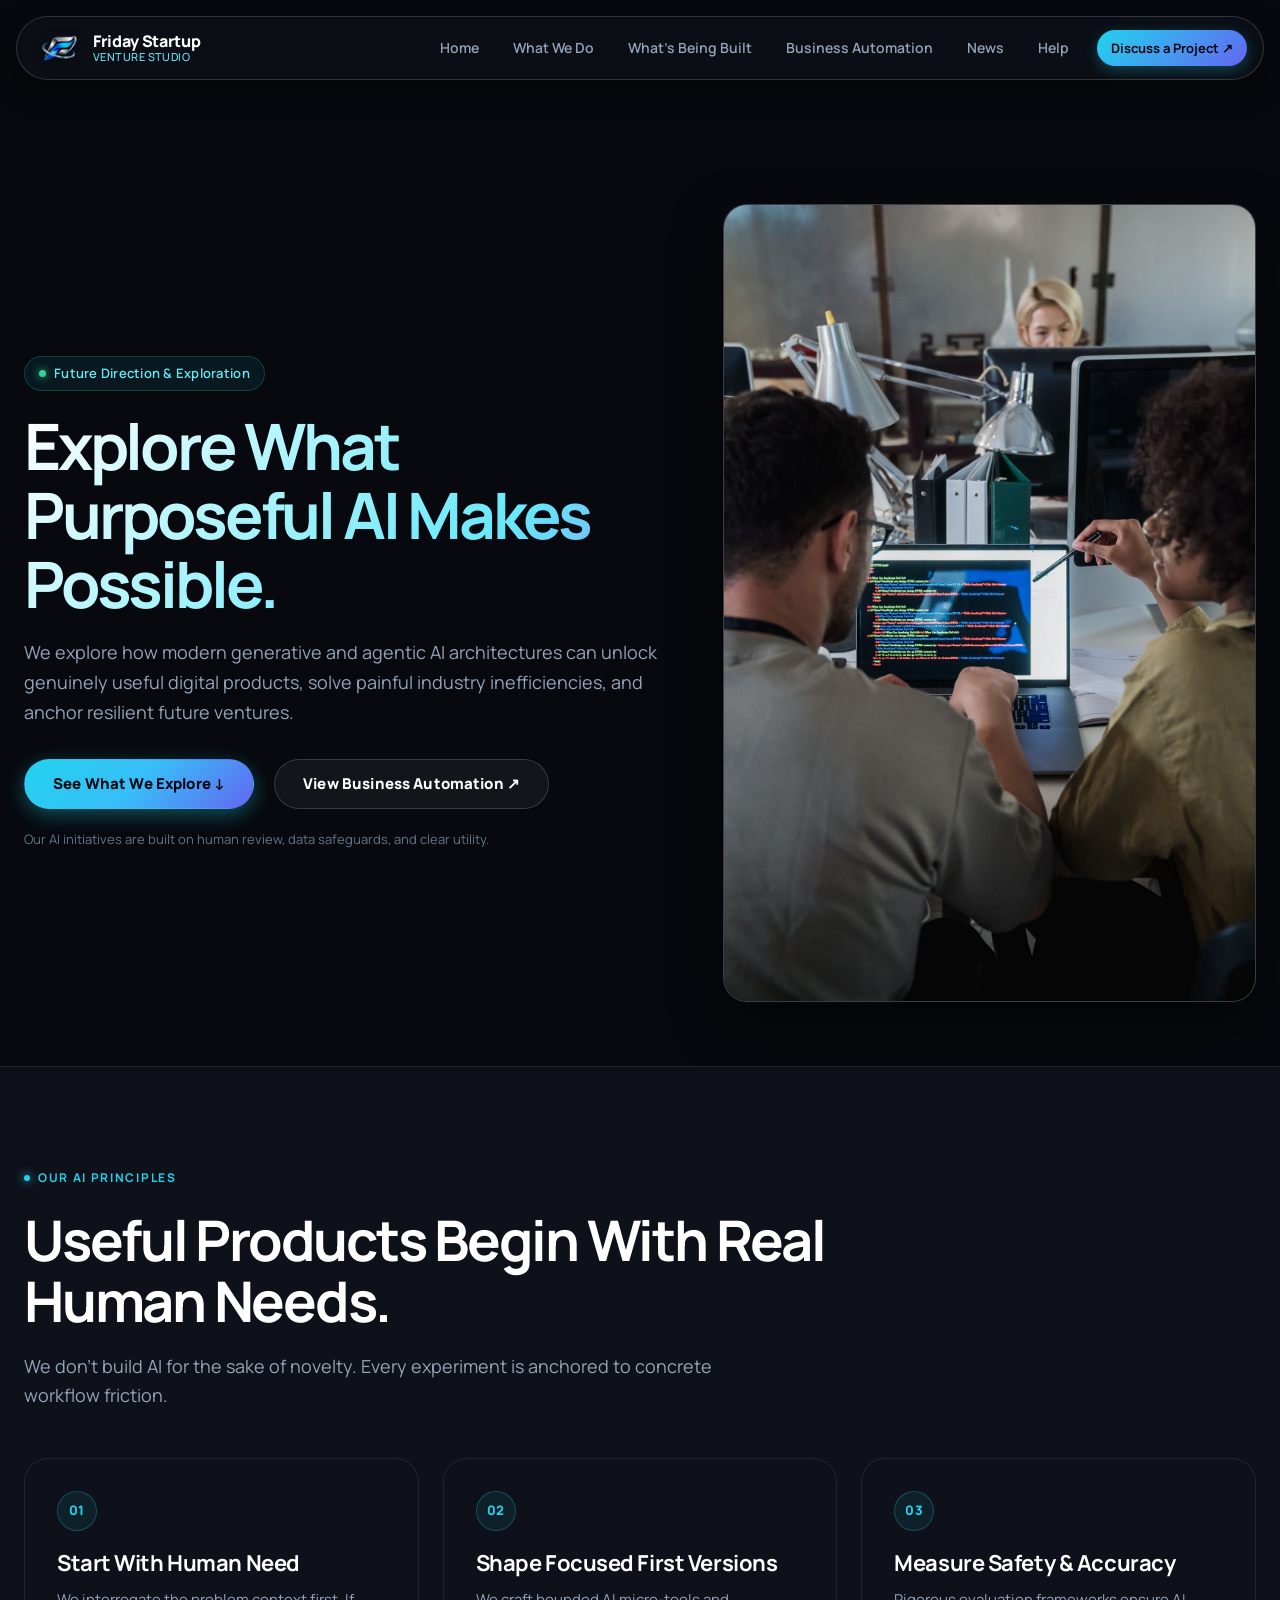
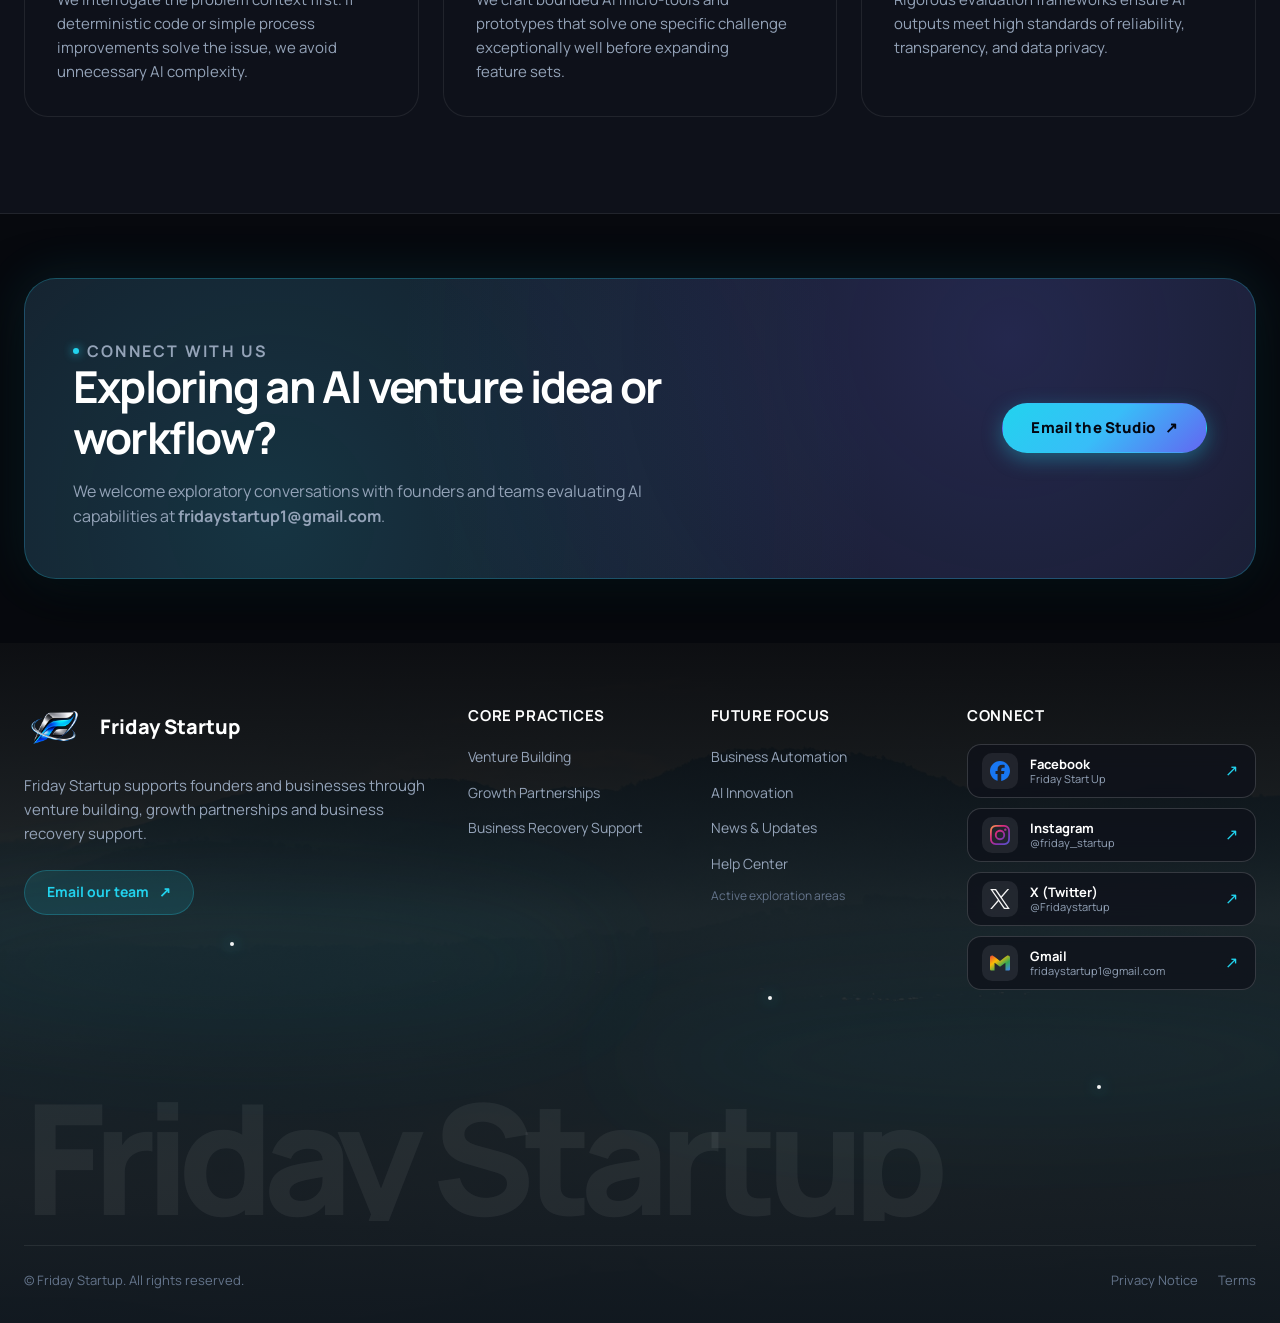
==== commit 3182dc39: "fix: align AI Innovation footer with current services" ====
--- a/ai-innovation/index.html
+++ b/ai-innovation/index.html
@@ -179,7 +179,7 @@
             <span id="footer-brand-title">Friday Startup</span>
           </a>
           <p class="footer-landscape__summary">
-            We build digital ventures, orchestrate business automation, and partner with operating companies to achieve clear, sustainable growth.
+            Friday Startup supports founders and businesses through venture building, growth partnerships and business recovery support.
           </p>
           <a class="footer-landscape__email" href="https://mail.google.com/mail/?fs=1&amp;to=fridaystartup1%40gmail.com&amp;tf=cm" target="_blank" rel="noopener noreferrer">
             <span>Email our team</span>
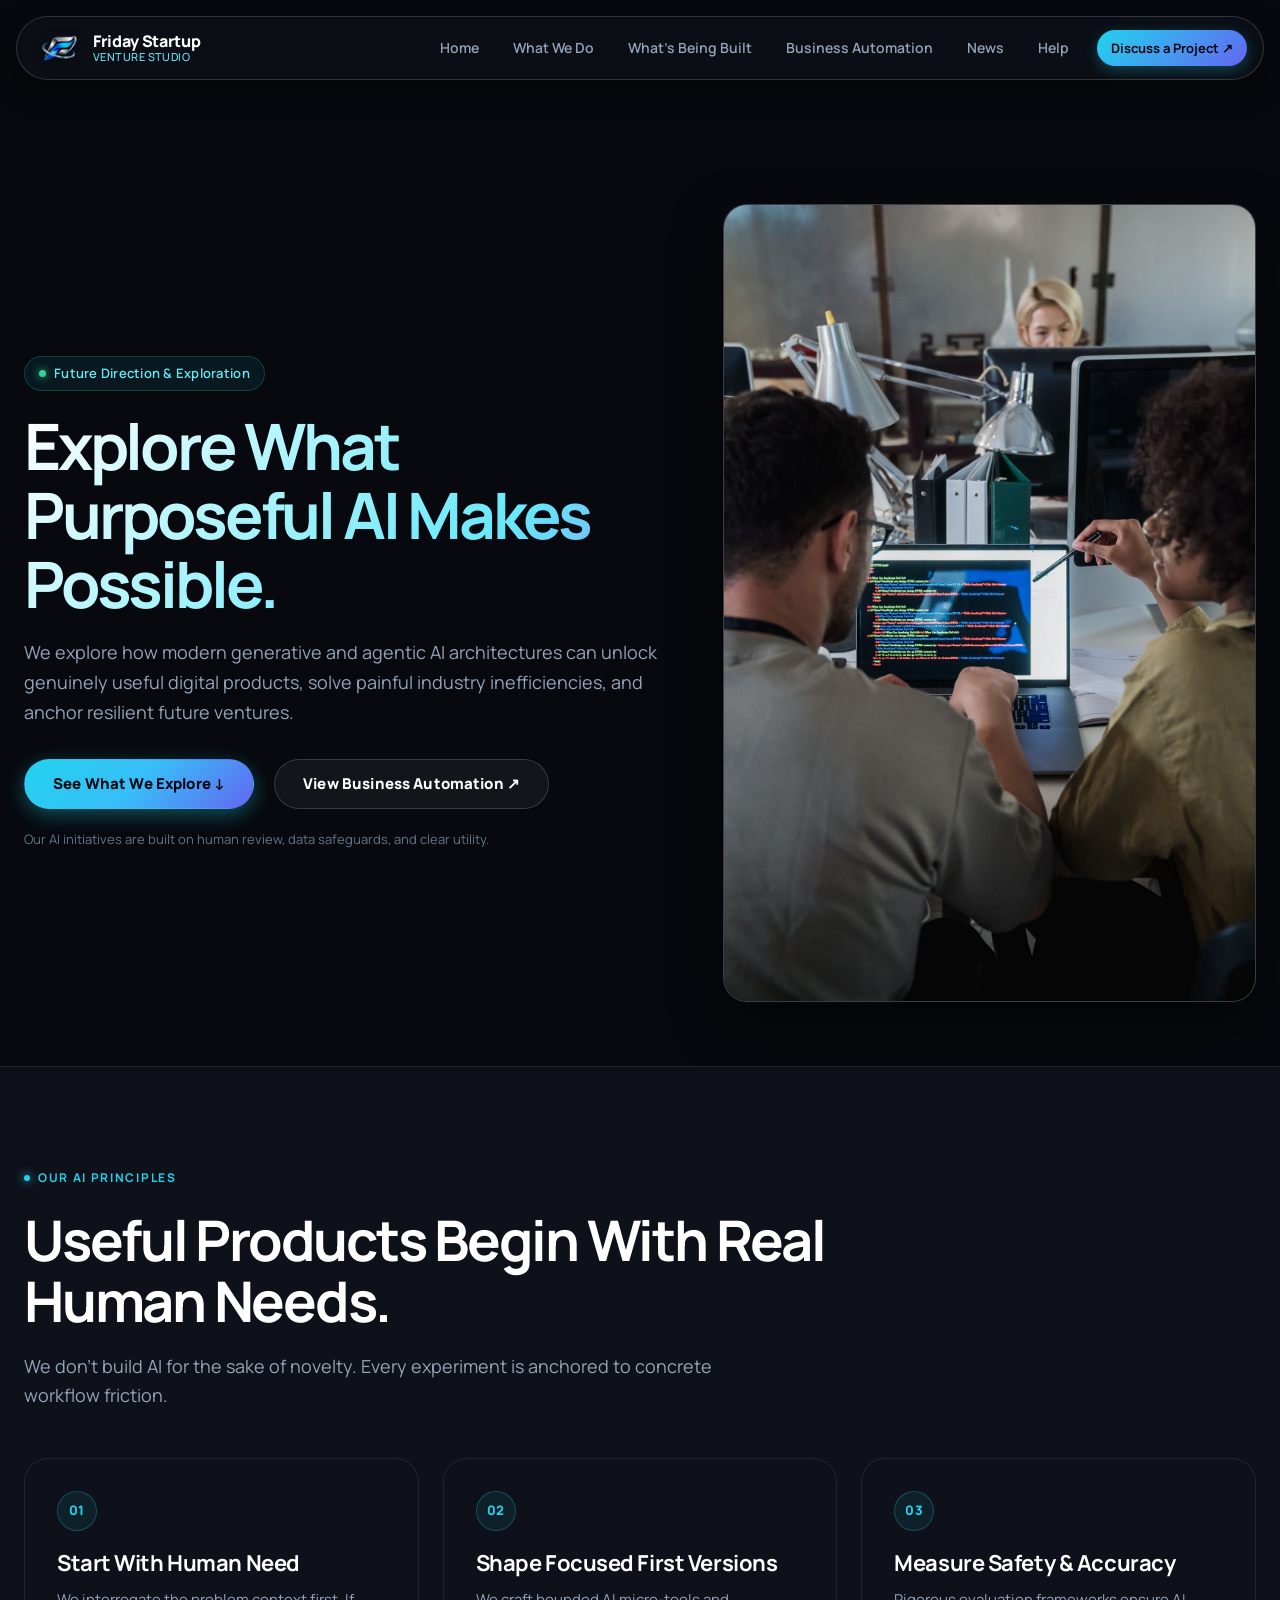
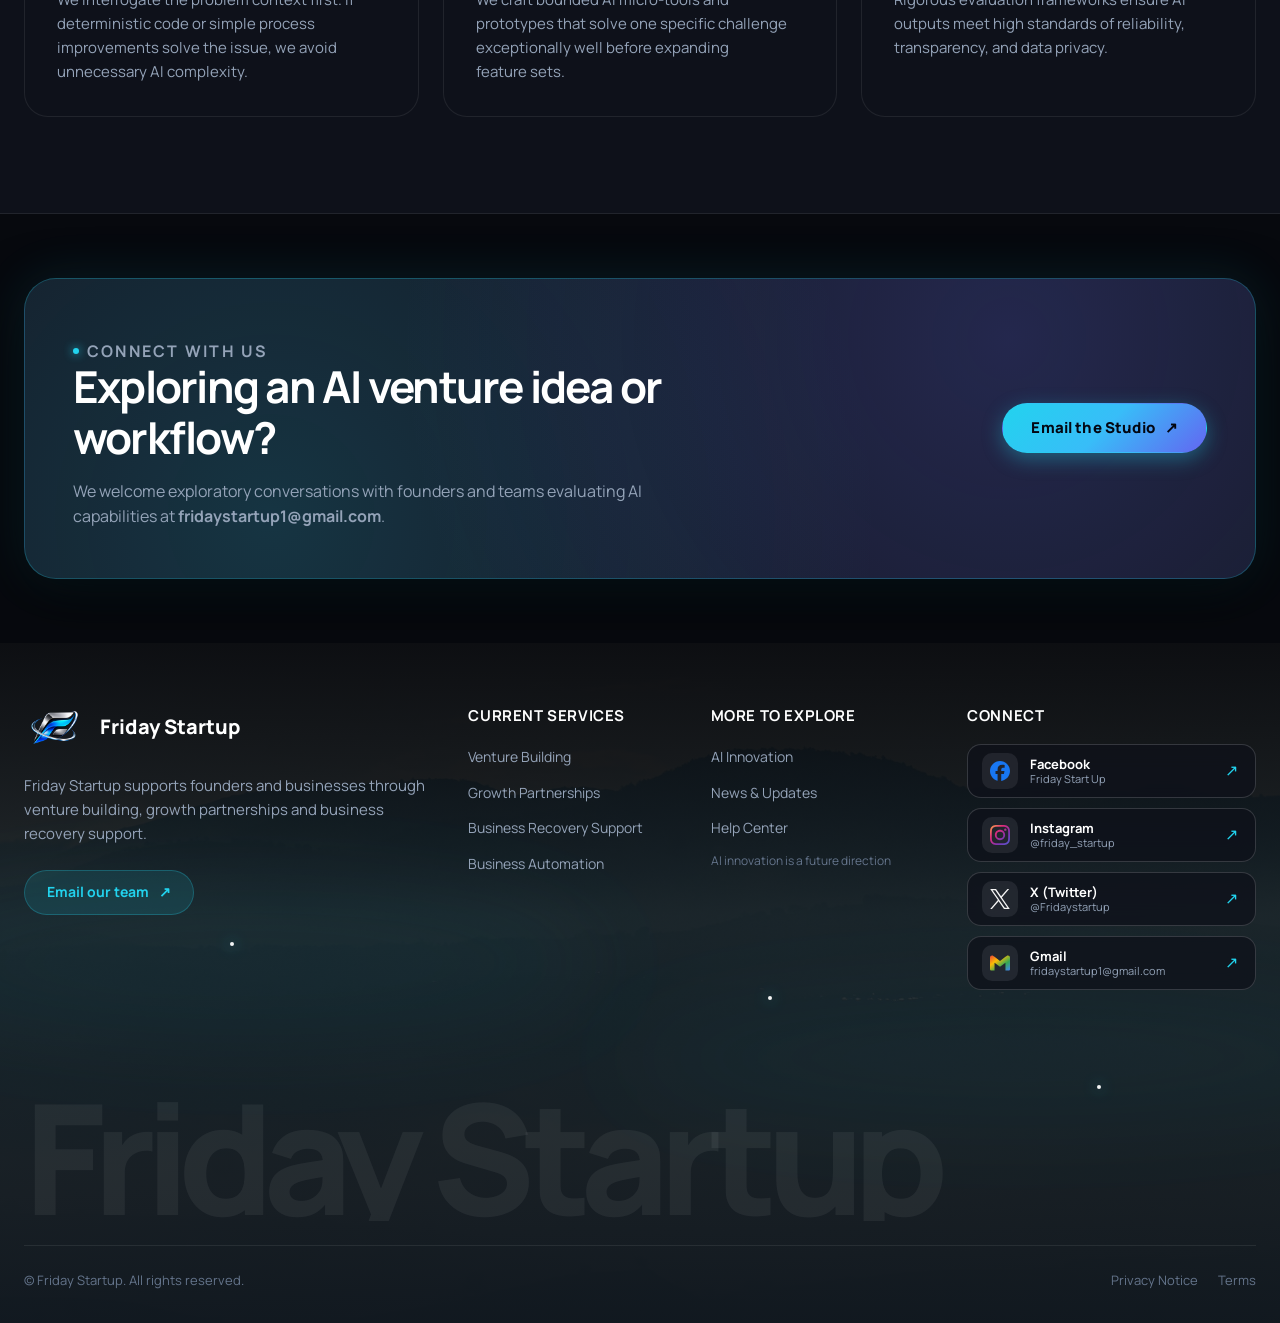
==== commit 5893bec5: "Align AI Innovation footer service links" ====
--- a/ai-innovation/index.html
+++ b/ai-innovation/index.html
@@ -188,23 +188,23 @@
         </section>
 
         <section class="footer-landscape__group" aria-labelledby="footer-current-title">
-          <h2 id="footer-current-title">Core Practices</h2>
+          <h2 id="footer-current-title">Current Services</h2>
           <ul>
             <li><a href="/venture-building/">Venture Building</a></li>
             <li><a href="/growth-partnerships/">Growth Partnerships</a></li>
             <li><a href="/business-recovery/">Business Recovery Support</a></li>
+            <li><a href="/business-automation/">Business Automation</a></li>
           </ul>
         </section>
 
         <section class="footer-landscape__group" aria-labelledby="footer-future-title">
-          <h2 id="footer-future-title">Future Focus</h2>
+          <h2 id="footer-future-title">More to Explore</h2>
           <ul>
-            <li><a href="/business-automation/">Business Automation</a></li>
             <li><a href="/ai-innovation/">AI Innovation</a></li>
             <li><a href="/news.html">News & Updates</a></li>
             <li><a href="/help/">Help Center</a></li>
           </ul>
-          <p class="footer-landscape__future-note">Active exploration areas</p>
+          <p class="footer-landscape__future-note">AI innovation is a future direction</p>
         </section>
 
         <nav class="footer-landscape__group footer-landscape__connect" aria-labelledby="footer-connect-title">
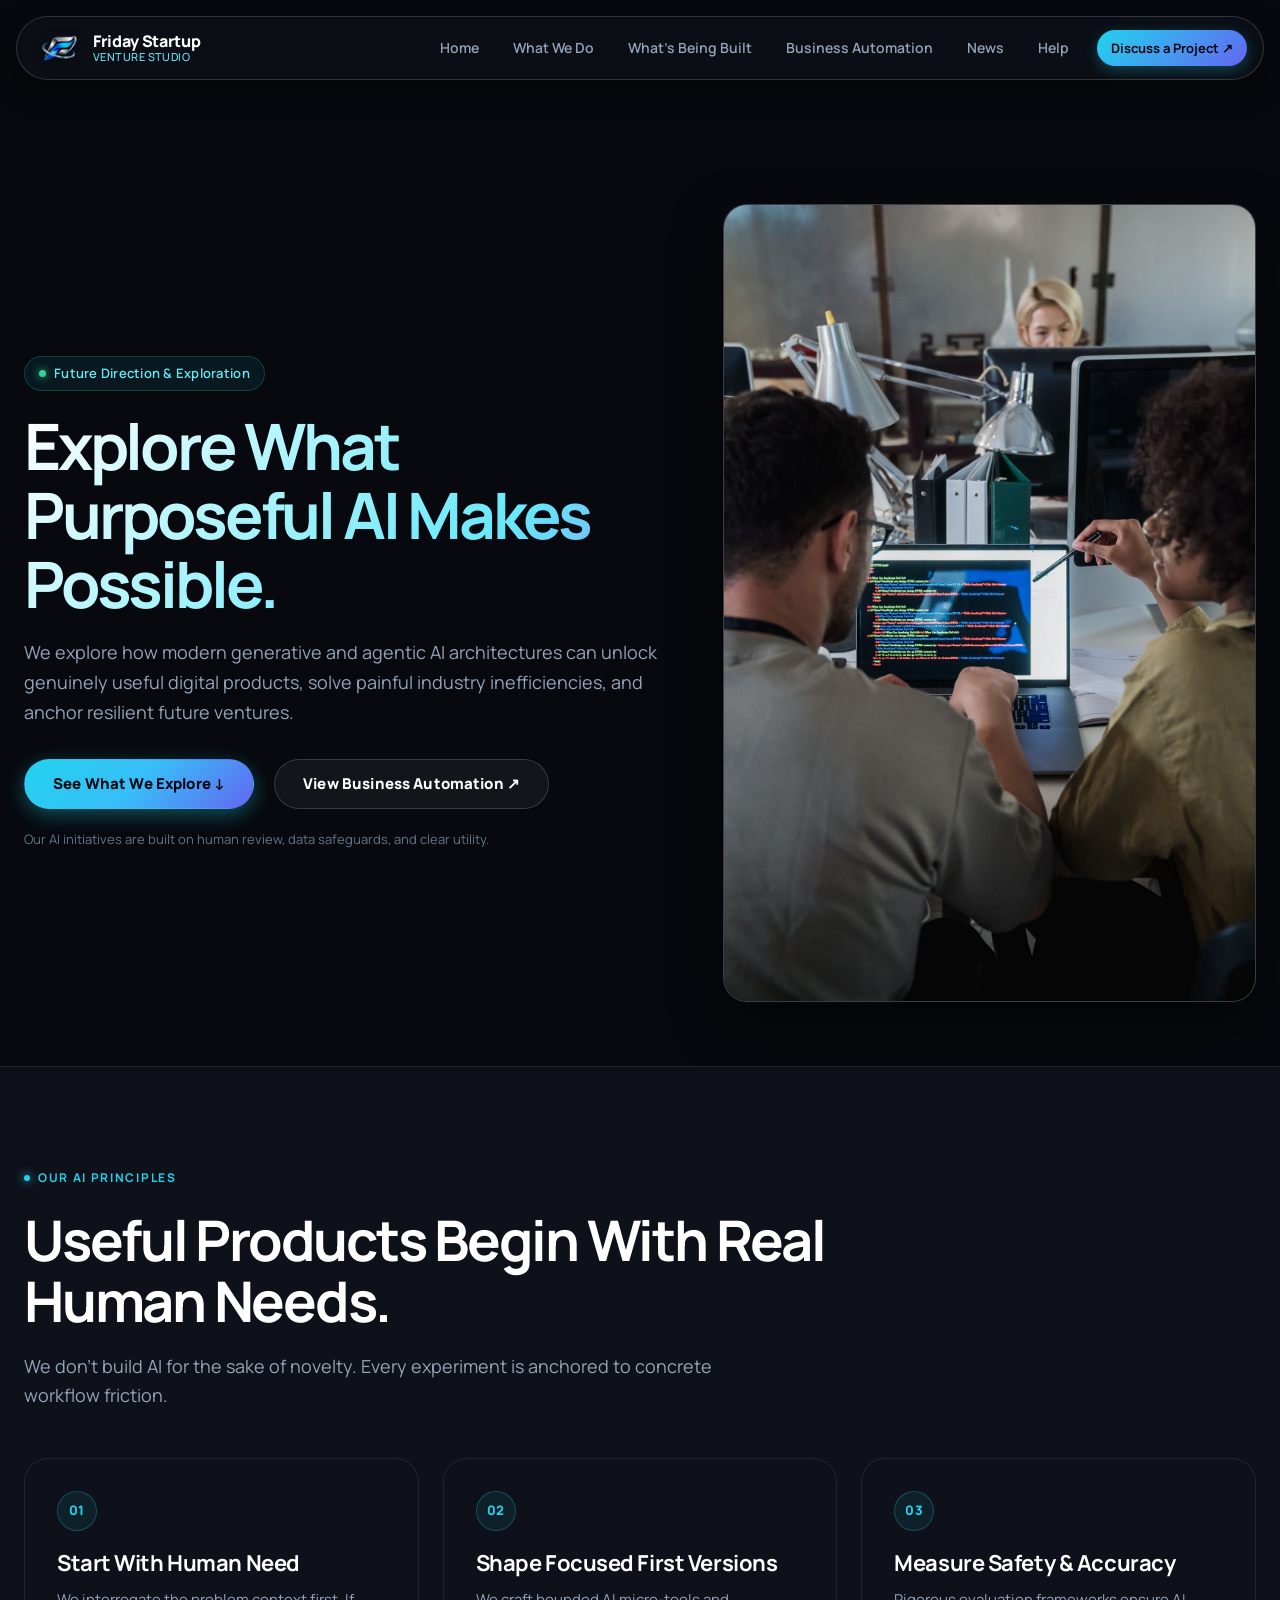
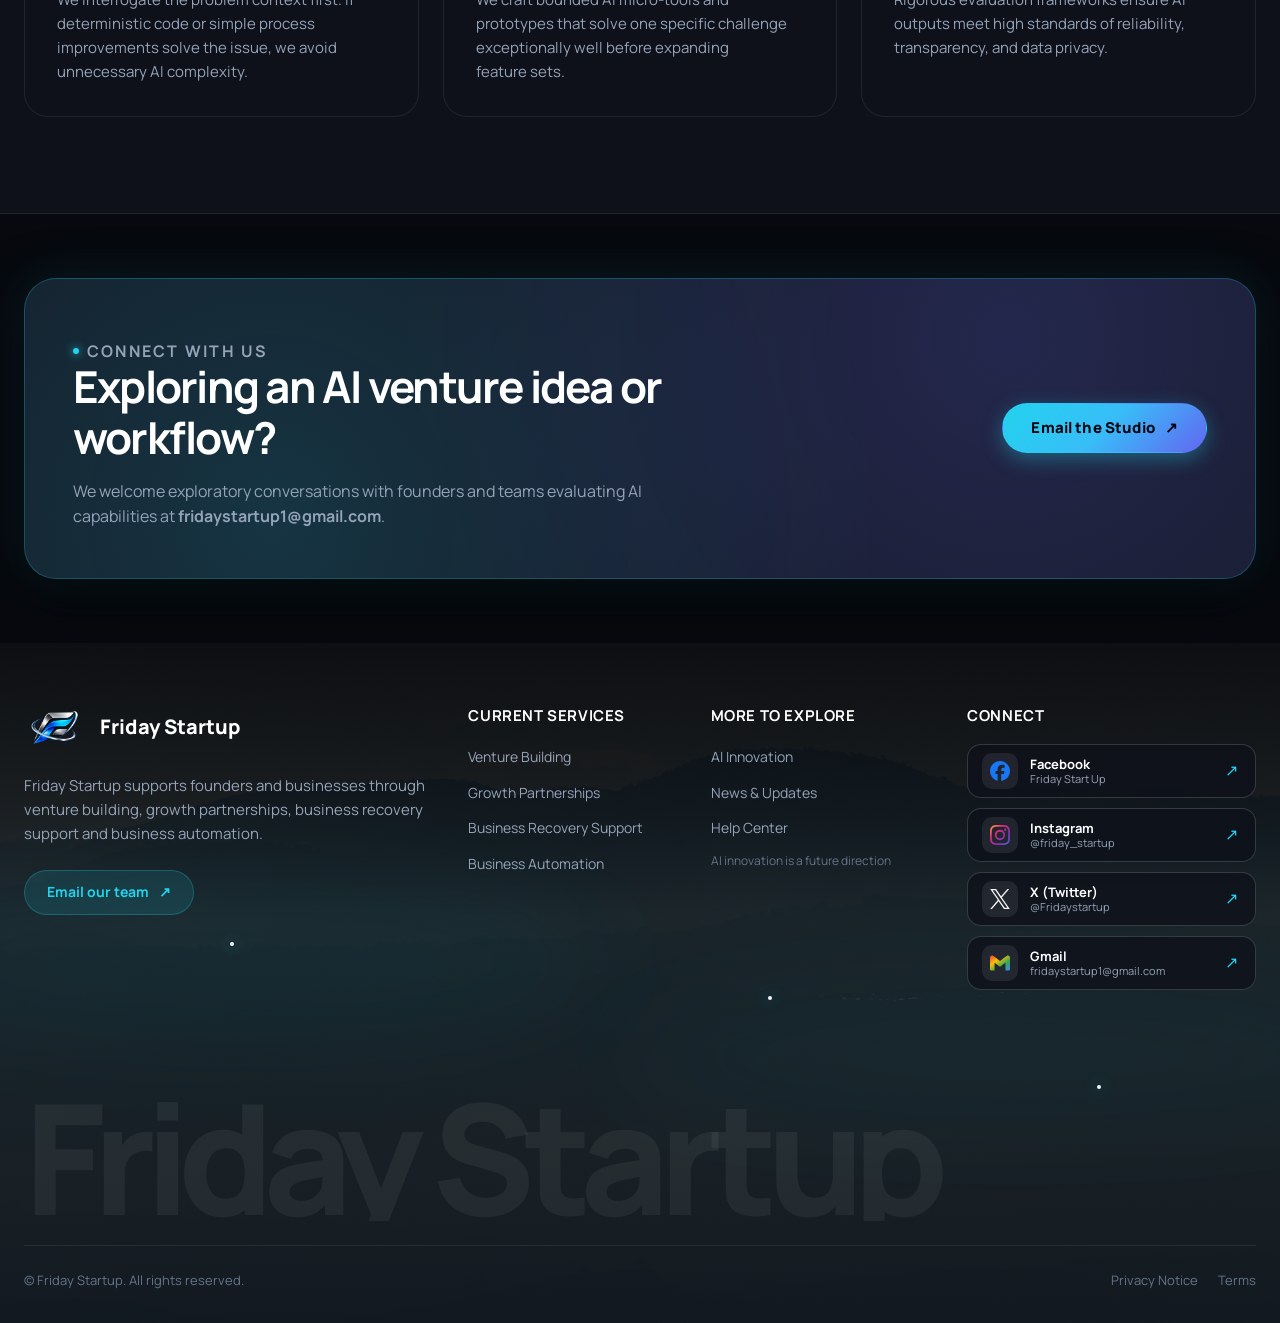
==== commit a2a630c0: "Remove invisible AI FAQ schema and align service summary" ====
--- a/ai-innovation/index.html
+++ b/ai-innovation/index.html
@@ -25,30 +25,6 @@
   <meta name="twitter:description" content="Explore Friday Startup’s future direction for testing and validating AI product ideas and intelligent digital ventures.">
   <meta name="twitter:image" content="https://www.fridaystartup.cyou/assets/product-building.jpg">
 
-  <script type="application/ld+json">
-  {
-    "@context": "https://schema.org",
-    "@type": "FAQPage",
-    "mainEntity": [
-      {
-        "@type": "Question",
-        "name": "What does AI innovation mean at Friday Startup?",
-        "acceptedAnswer": {
-          "@type": "Answer",
-          "text": "It is our future-facing practice to explore real customer friction and shape useful, bounded AI product ideas that can be rigorously validated under live market conditions."
-        }
-      },
-      {
-        "@type": "Question",
-        "name": "Has Friday Startup launched an AI product publicly?",
-        "acceptedAnswer": {
-          "@type": "Answer",
-          "text": "No public AI product catalog has been announced. This page describes our research direction and methodology for upcoming venture experiments."
-        }
-      }
-    ]
-  }
-  </script>
 </head>
 <body>
   <a class="skip-link" href="#main">Skip to main content</a>
@@ -179,7 +155,7 @@
             <span id="footer-brand-title">Friday Startup</span>
           </a>
           <p class="footer-landscape__summary">
-            Friday Startup supports founders and businesses through venture building, growth partnerships and business recovery support.
+            Friday Startup supports founders and businesses through venture building, growth partnerships, business recovery support and business automation.
           </p>
           <a class="footer-landscape__email" href="https://mail.google.com/mail/?fs=1&amp;to=fridaystartup1%40gmail.com&amp;tf=cm" target="_blank" rel="noopener noreferrer">
             <span>Email our team</span>
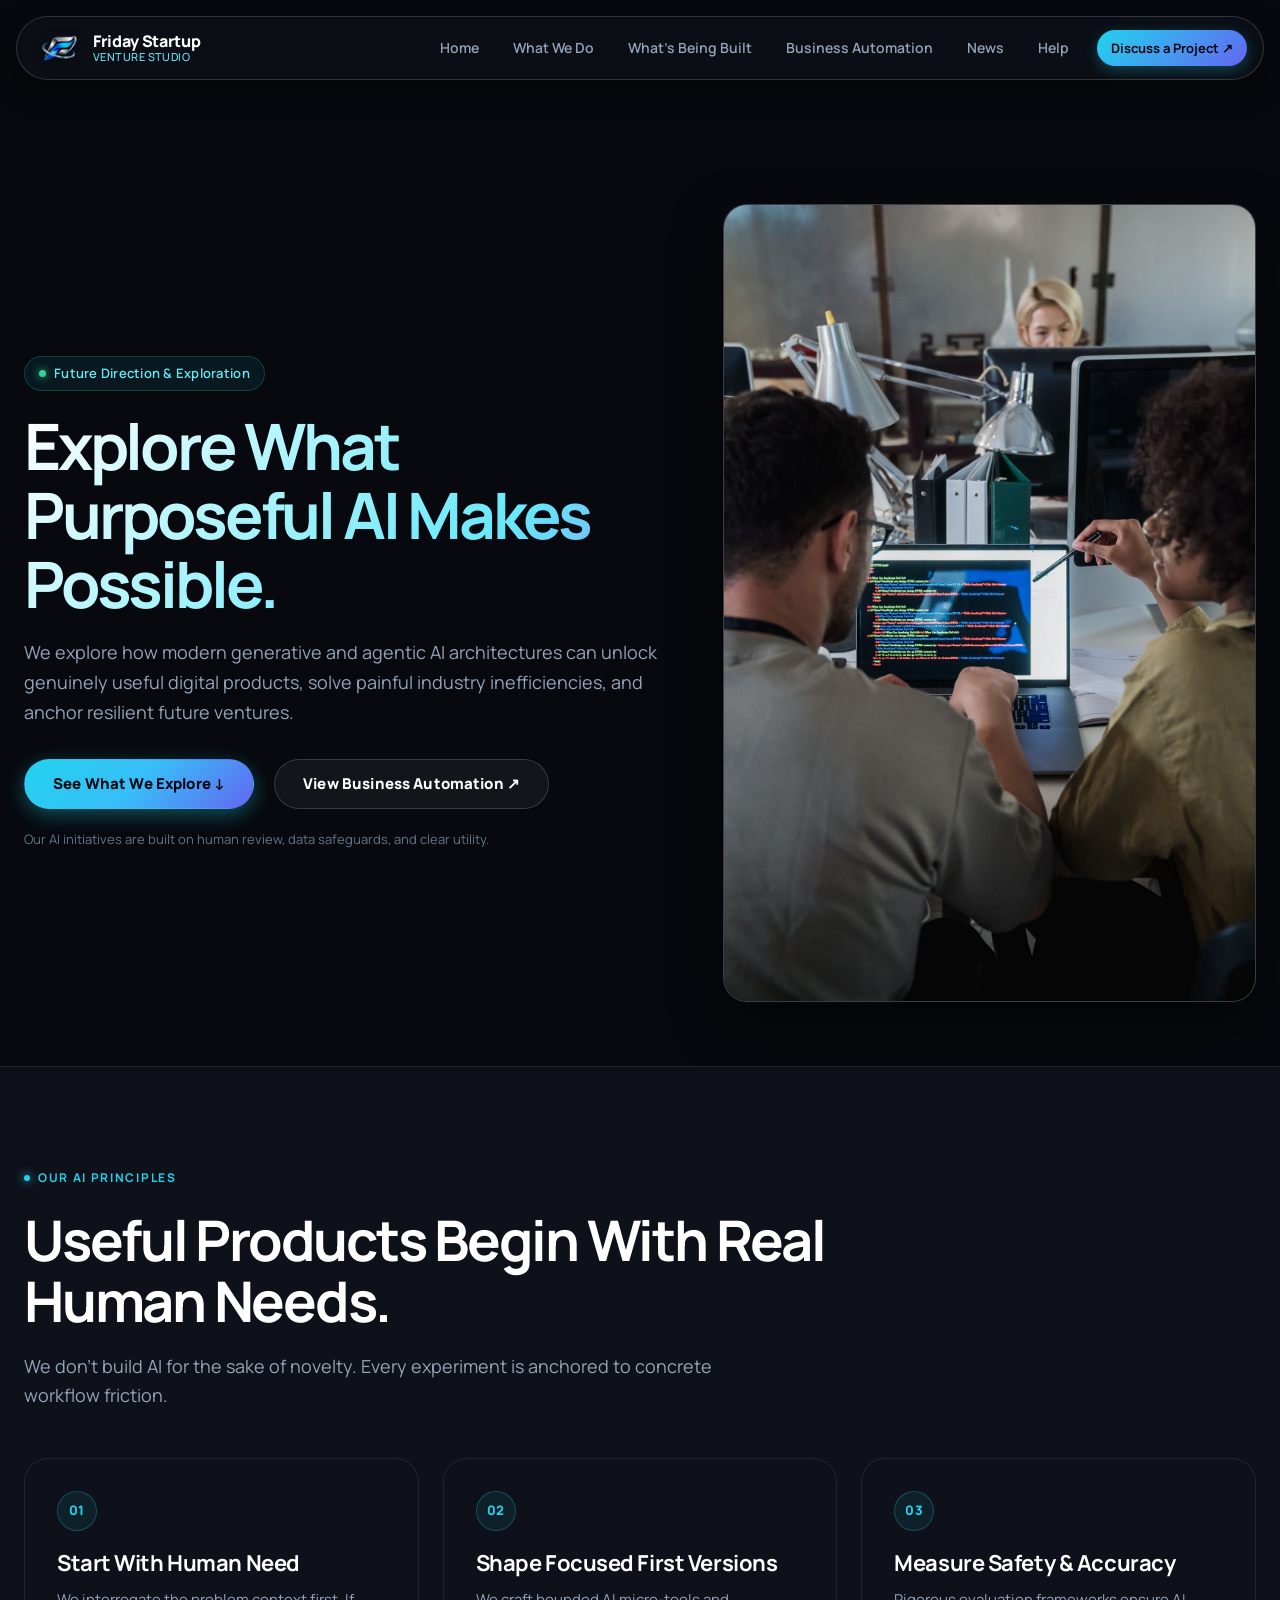
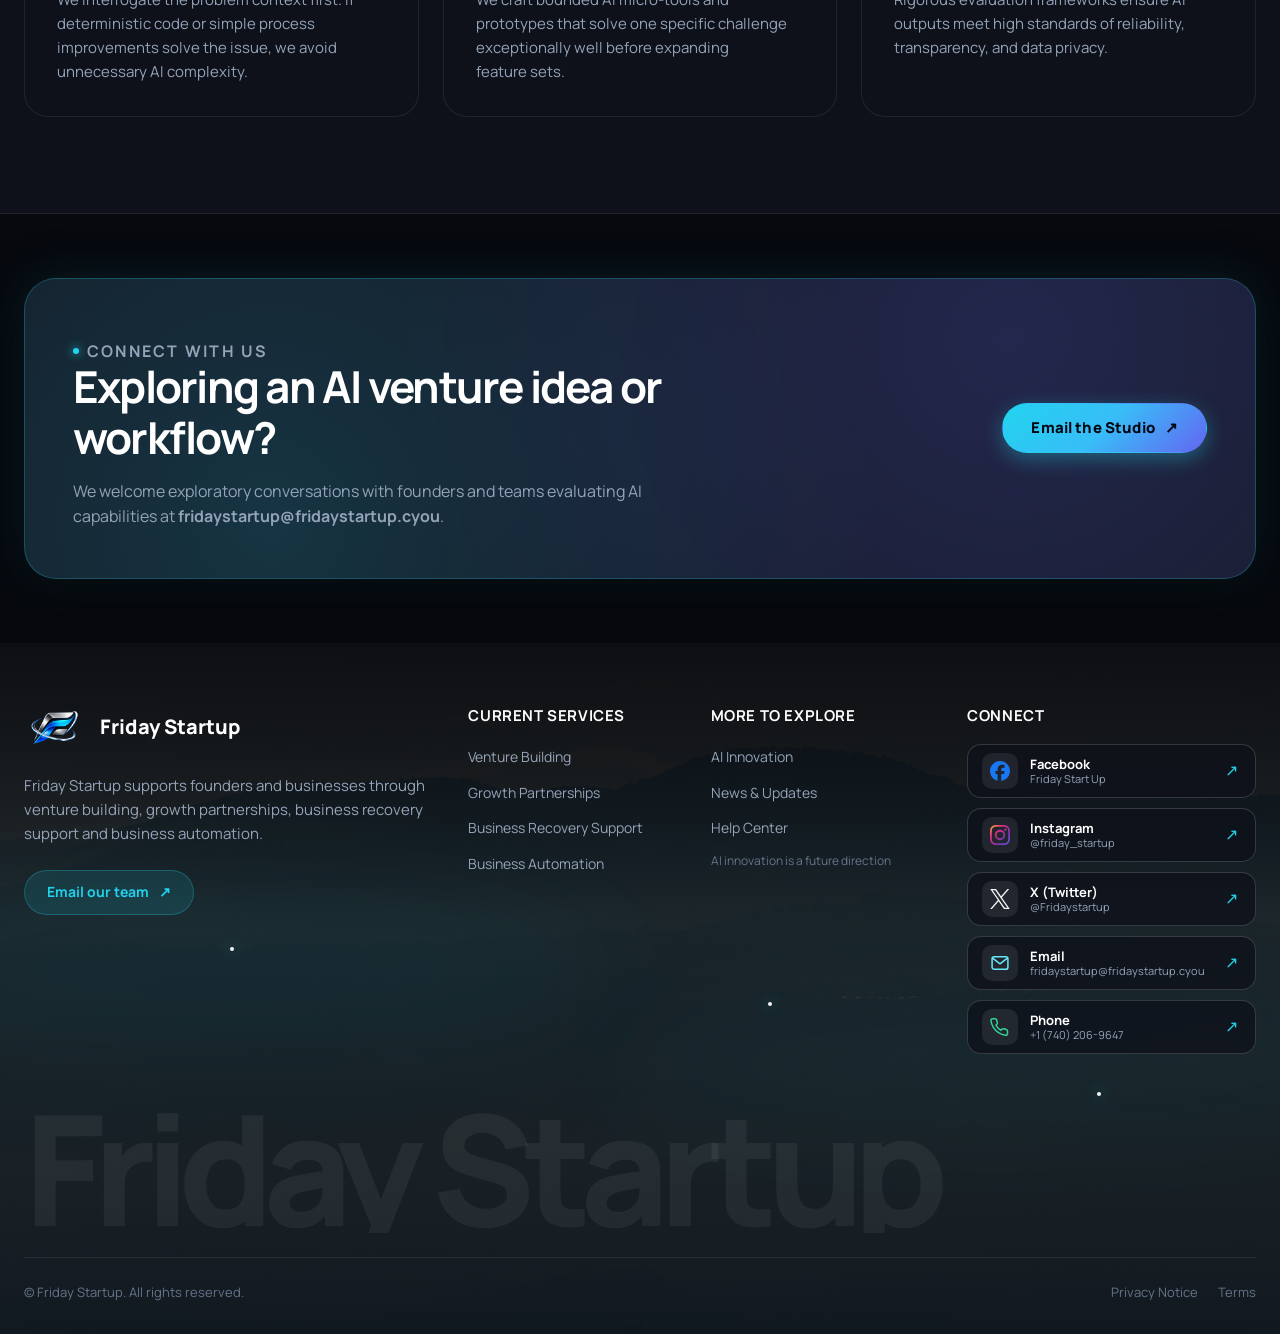
==== commit d95d404f: "Replace published email with official address and add phone number Co-authored-by: Perplexity <norep" ====
--- a/ai-innovation/index.html
+++ b/ai-innovation/index.html
@@ -50,7 +50,7 @@
       <a href="/business-automation/">Business Automation</a>
       <a href="/news.html">News</a>
       <a href="/help/">Help</a>
-      <a class="nav-cta-btn" href="https://mail.google.com/mail/?view=cm&fs=1&to=fridaystartup1%40gmail.com" target="_blank" rel="noopener noreferrer">Discuss a Project ↗</a>
+      <a class="nav-cta-btn" href="mailto:fridaystartup@fridaystartup.cyou">Discuss a Project ↗</a>
     </nav>
   </header>
 
@@ -123,9 +123,9 @@
           <div>
             <p class="eyebrow">Connect With Us</p>
             <h2>Exploring an AI venture idea or workflow?</h2>
-            <p>We welcome exploratory conversations with founders and teams evaluating AI capabilities at <strong>fridaystartup1@gmail.com</strong>.</p>
+            <p>We welcome exploratory conversations with founders and teams evaluating AI capabilities at <strong>fridaystartup@fridaystartup.cyou</strong>.</p>
           </div>
-          <a class="button" href="https://mail.google.com/mail/?fs=1&amp;to=fridaystartup1%40gmail.com&amp;tf=cm" target="_blank" rel="noopener noreferrer">
+          <a class="button" href="mailto:fridaystartup@fridaystartup.cyou">
             <span>Email the Studio</span>
             <span aria-hidden="true">↗</span>
           </a>
@@ -157,7 +157,7 @@
           <p class="footer-landscape__summary">
             Friday Startup supports founders and businesses through venture building, growth partnerships, business recovery support and business automation.
           </p>
-          <a class="footer-landscape__email" href="https://mail.google.com/mail/?fs=1&amp;to=fridaystartup1%40gmail.com&amp;tf=cm" target="_blank" rel="noopener noreferrer">
+          <a class="footer-landscape__email" href="mailto:fridaystartup@fridaystartup.cyou">
             <span>Email our team</span>
             <span aria-hidden="true">↗</span>
           </a>
@@ -208,9 +208,16 @@
               </a>
             </li>
             <li>
-              <a class="footer-social-card" href="https://mail.google.com/mail/?fs=1&amp;to=fridaystartup1%40gmail.com&amp;tf=cm" target="_blank" rel="noopener noreferrer" aria-label="Gmail, fridaystartup1@gmail.com">
-                <span class="footer-social-card__icon"><img src="/assets/social-gmail.svg" width="20" height="20" alt="Gmail"></span>
-                <span class="footer-social-card__copy"><strong>Gmail</strong><span>fridaystartup1@gmail.com</span></span>
+              <a class="footer-social-card" href="mailto:fridaystartup@fridaystartup.cyou" aria-label="Email, fridaystartup@fridaystartup.cyou">
+                <span class="footer-social-card__icon"><img src="/assets/social-email.svg" width="20" height="20" alt=""></span>
+                <span class="footer-social-card__copy"><strong>Email</strong><span>fridaystartup@fridaystartup.cyou</span></span>
+                <span class="footer-social-card__arrow" aria-hidden="true">↗</span>
+              </a>
+            </li>
+            <li>
+              <a class="footer-social-card" href="tel:+17402069647" aria-label="Phone, +1 (740) 206-9647">
+                <span class="footer-social-card__icon"><img src="/assets/social-phone.svg" width="20" height="20" alt=""></span>
+                <span class="footer-social-card__copy"><strong>Phone</strong><span>+1 (740) 206-9647</span></span>
                 <span class="footer-social-card__arrow" aria-hidden="true">↗</span>
               </a>
             </li>
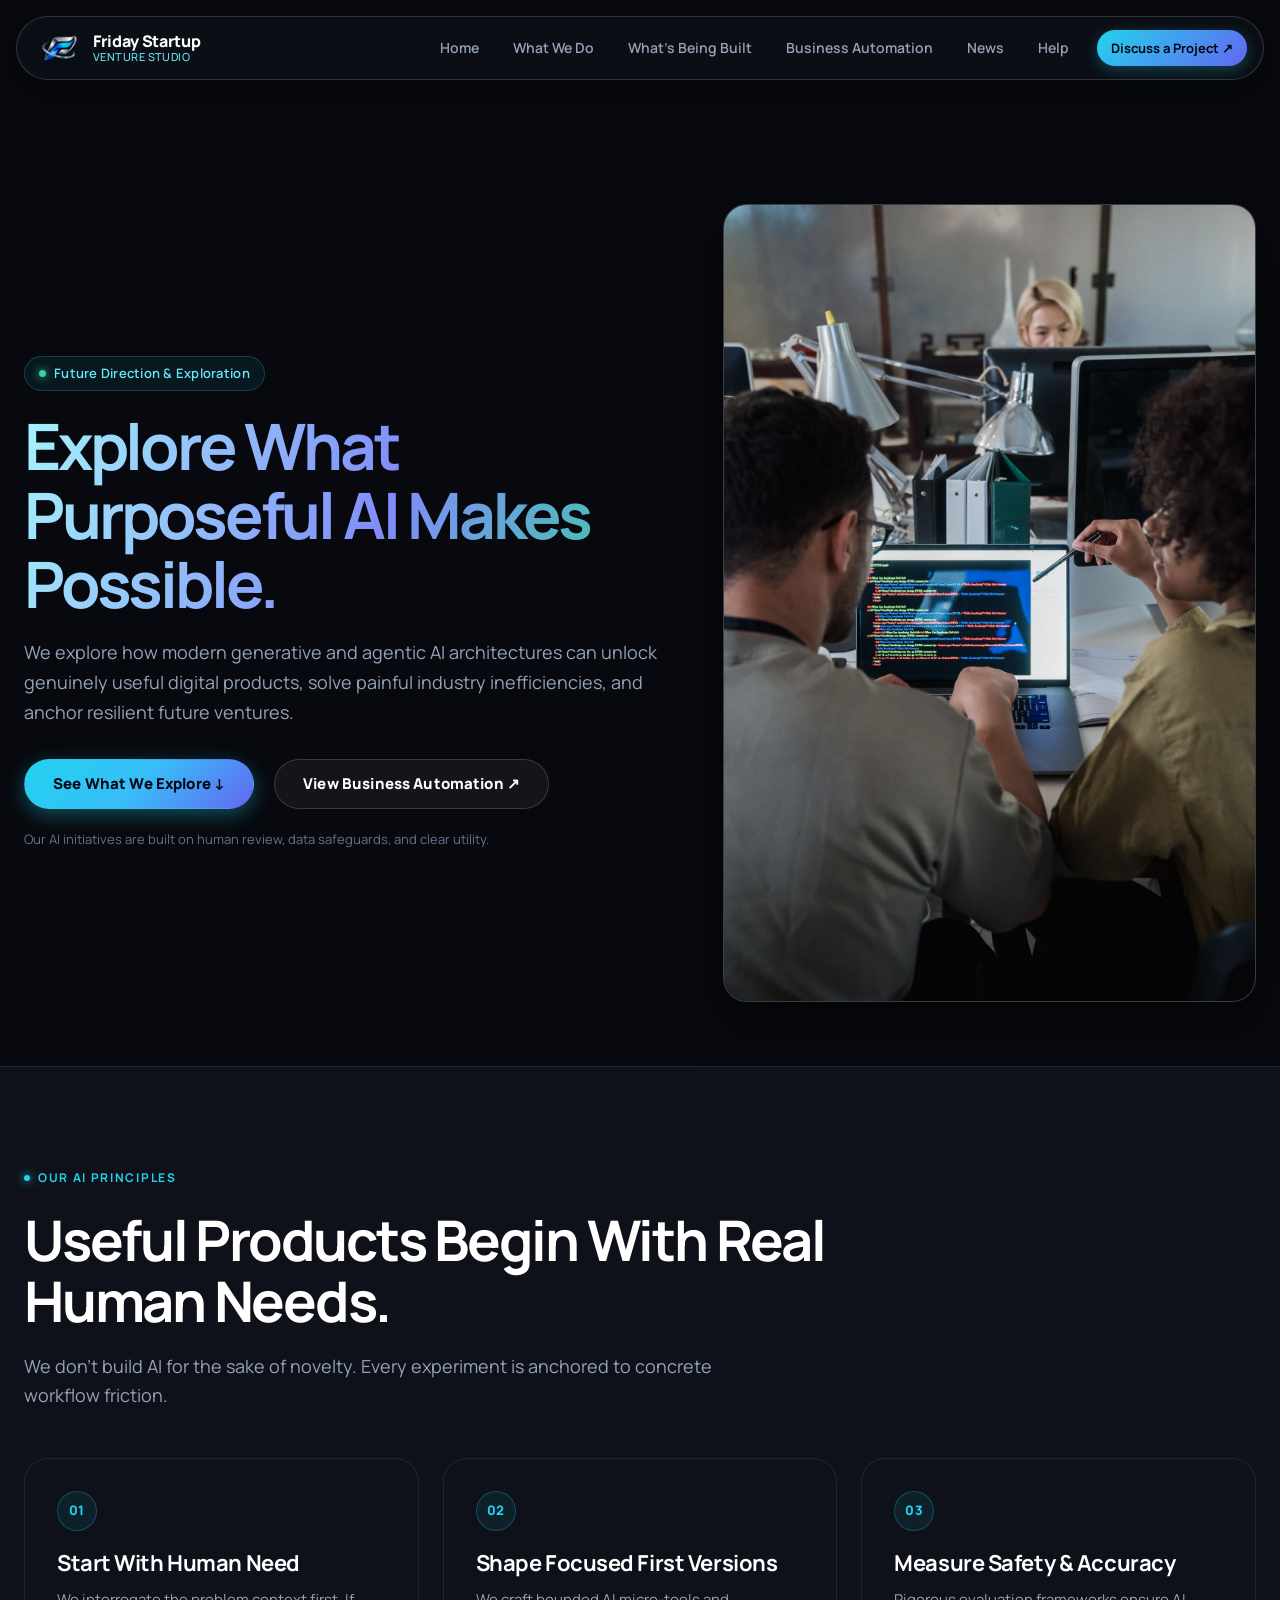
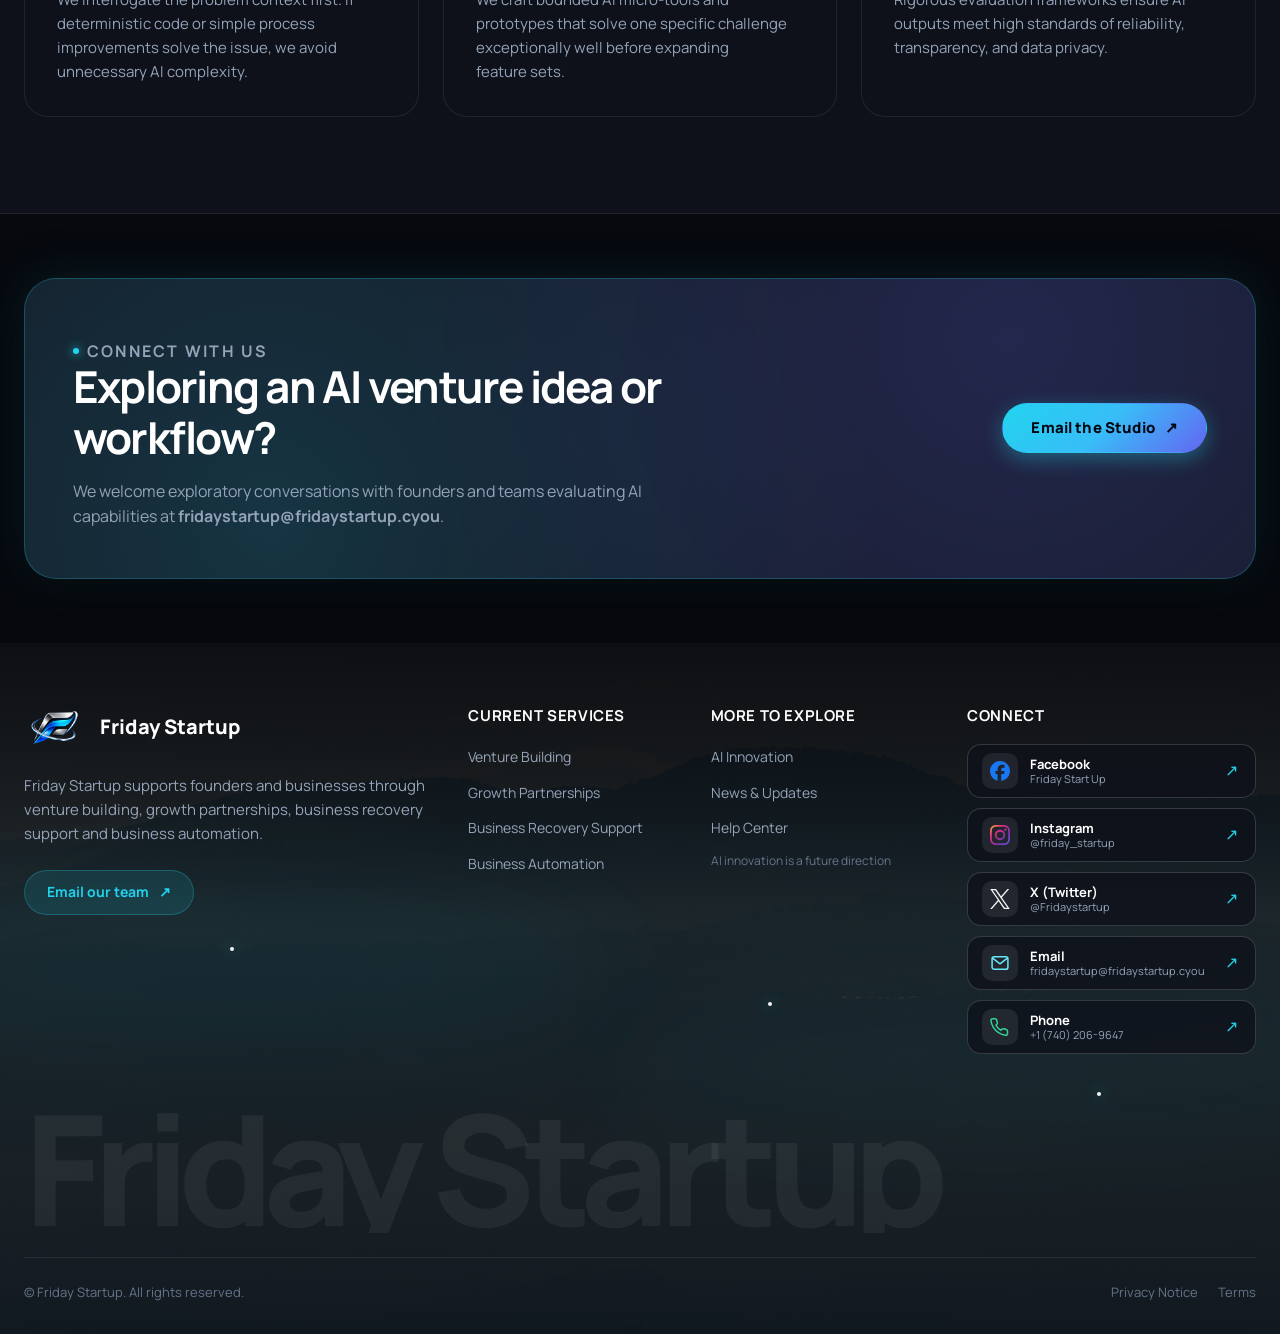
==== commit 99541a72: "Refresh homepage with Business Agents section, premium motion, contact and news updates - New Busine" ====
--- a/ai-innovation/index.html
+++ b/ai-innovation/index.html
@@ -8,6 +8,7 @@
   <link rel="canonical" href="https://www.fridaystartup.cyou/ai-innovation/">
   <link rel="icon" type="image/png" sizes="512x512" href="/assets/friday-startup-favicon-512.png">
   <link rel="stylesheet" href="/assets/css/site.css">
+  <link rel="stylesheet" href="/assets/css/premium.css">
   <title>AI Innovation & Future Ventures | Friday Startup</title>
   
   <meta property="og:type" content="website">
@@ -210,7 +211,7 @@
             <li>
               <a class="footer-social-card" href="mailto:fridaystartup@fridaystartup.cyou" aria-label="Email, fridaystartup@fridaystartup.cyou">
                 <span class="footer-social-card__icon"><img src="/assets/social-email.svg" width="20" height="20" alt=""></span>
-                <span class="footer-social-card__copy"><strong>Email</strong><span>fridaystartup@fridaystartup.cyou</span></span>
+                <span class="footer-social-card__copy"><strong>Email</strong><span>fridaystartup@<wbr>fridaystartup.cyou</span></span>
                 <span class="footer-social-card__arrow" aria-hidden="true">↗</span>
               </a>
             </li>
--- a/assets/css/premium.css
+++ b/assets/css/premium.css
@@ -0,0 +1,912 @@
+/* ==========================================================
+   Friday Startup — premium motion layer and homepage sections
+   Loaded after site.css / aurora-hero.css.
+   All content stays visible without JS; motion is skipped for
+   prefers-reduced-motion.
+   ========================================================== */
+
+:root {
+  --ease-out: cubic-bezier(0.16, 1, 0.3, 1);
+  --ease-soft: cubic-bezier(0.65, 0, 0.35, 1);
+}
+
+/* ---------- Scroll progress ---------- */
+.scroll-progress {
+  position: fixed;
+  inset: 0 0 auto 0;
+  z-index: 60;
+  height: 2px;
+  pointer-events: none;
+}
+.scroll-progress span {
+  display: block;
+  height: 100%;
+  width: 100%;
+  transform-origin: 0 50%;
+  transform: scaleX(var(--progress, 0));
+  background: linear-gradient(90deg, #22d3ee, #818cf8 50%, #34d399);
+  box-shadow: 0 0 12px rgba(34, 211, 238, 0.6);
+}
+
+/* ---------- Header: condenses on scroll ---------- */
+.site-header {
+  transition: background-color 400ms var(--ease-out), border-color 400ms var(--ease-out),
+    box-shadow 400ms var(--ease-out), min-height 400ms var(--ease-out), transform 500ms var(--ease-out);
+}
+.site-header.is-scrolled {
+  min-height: 56px;
+  background: rgba(10, 12, 19, 0.86);
+  border-color: rgba(103, 232, 249, 0.18);
+  box-shadow: 0 14px 40px rgba(0, 0, 0, 0.55), 0 0 0 1px rgba(34, 211, 238, 0.04);
+}
+.js-ready .site-header {
+  animation: header-drop 900ms var(--ease-out) both;
+}
+@keyframes header-drop {
+  from { opacity: 0; transform: translateY(-18px); }
+  to { opacity: 1; transform: none; }
+}
+
+/* ---------- Reveal: softer, blurred, staggered ---------- */
+.js-ready .reveal {
+  opacity: 0;
+  filter: blur(8px);
+  transform: translateY(32px) scale(0.985);
+  transition: opacity 900ms var(--ease-out), transform 1000ms var(--ease-out), filter 900ms var(--ease-out);
+  transition-delay: calc(var(--i, 0) * 110ms);
+}
+.js-ready .reveal.is-visible {
+  opacity: 1;
+  filter: none;
+  transform: none;
+}
+
+/* ---------- Pointer spotlight on cards ---------- */
+.spotlight {
+  position: relative;
+  isolation: isolate;
+}
+.spotlight::after {
+  content: "";
+  position: absolute;
+  inset: 0;
+  z-index: -1;
+  border-radius: inherit;
+  pointer-events: none;
+  opacity: 0;
+  background: radial-gradient(420px circle at var(--mx, 50%) var(--my, 50%), rgba(34, 211, 238, 0.12), transparent 60%);
+  transition: opacity 400ms var(--ease-out);
+}
+.spotlight:hover::after { opacity: 1; }
+.work-card.spotlight:hover,
+.step-card.spotlight:hover,
+.news-card.spotlight:hover {
+  transform: translateY(-6px);
+  border-color: rgba(103, 232, 249, 0.28);
+  box-shadow: 0 24px 60px rgba(0, 0, 0, 0.5), 0 0 0 1px rgba(34, 211, 238, 0.06);
+}
+
+/* Magnetic buttons */
+.magnetic {
+  transition: transform 350ms var(--ease-out), box-shadow 350ms var(--ease-out), background-color 250ms var(--curve);
+  transform: translate(var(--tx, 0), var(--ty, 0));
+}
+
+/* ---------- Hero ---------- */
+.aurora-copy .hero-title {
+  display: flex;
+  flex-direction: column;
+  align-items: center;
+  font-size: clamp(38px, 6vw, 78px);
+  font-weight: 800;
+  text-shadow: none;
+  filter: drop-shadow(0 6px 28px rgba(0, 0, 0, 0.55));
+  letter-spacing: -0.055em;
+  line-height: 1.04;
+  margin-bottom: 24px;
+}
+.hero-line {
+  display: block;
+  overflow: hidden;
+  padding: 0.04em 0.06em 0.1em;
+}
+.hero-line > span {
+  display: inline-block;
+}
+.aurora-copy .hero-title .text-gradient-accent {
+  text-shadow: none;
+  background: linear-gradient(120deg, #ffffff 0%, #a5f3fc 22%, #67e8f9 45%, #818cf8 70%, #ffffff 95%);
+  background-size: 250% auto;
+  background-clip: text;
+  -webkit-background-clip: text;
+  -webkit-text-fill-color: transparent;
+  animation: heading-shimmer 12s linear infinite;
+}
+.js-ready .hero-rise {
+  opacity: 0;
+  transform: translateY(26px);
+  filter: blur(6px);
+  animation: hero-rise 1100ms var(--ease-out) forwards;
+  animation-delay: calc(200ms + var(--d, 0) * 130ms);
+}
+.js-ready .hero-line > .hero-rise {
+  transform: translateY(105%);
+  filter: none;
+}
+.js-ready .hero-title .hero-rise {
+  animation-name: hero-rise, heading-shimmer;
+  animation-duration: 1100ms, 12s;
+  animation-timing-function: var(--ease-out), linear;
+  animation-iteration-count: 1, infinite;
+  animation-fill-mode: forwards, none;
+  animation-delay: calc(200ms + var(--d, 0) * 130ms), 0s;
+}
+@keyframes hero-rise {
+  to { opacity: 1; transform: none; filter: none; }
+}
+
+.hero-agent-chips {
+  display: flex;
+  flex-wrap: wrap;
+  justify-content: center;
+  gap: 10px;
+  margin: 44px 0 0;
+  padding: 0;
+  list-style: none;
+}
+.hero-agent-chips li {
+  display: inline-flex;
+  align-items: center;
+  gap: 10px;
+  padding: 10px 18px;
+  border: 1px solid rgba(255, 255, 255, 0.12);
+  border-radius: var(--radius-pill);
+  background: rgba(10, 13, 22, 0.55);
+  backdrop-filter: blur(14px);
+  -webkit-backdrop-filter: blur(14px);
+  color: #e2e8f0;
+  font-size: 14px;
+  font-weight: 600;
+  transition: border-color 300ms var(--ease-out), transform 300ms var(--ease-out);
+}
+.hero-agent-chips li:hover {
+  border-color: rgba(103, 232, 249, 0.4);
+  transform: translateY(-2px);
+}
+.chip-dot {
+  position: relative;
+  width: 8px;
+  height: 8px;
+  border-radius: 50%;
+  background: var(--c);
+  box-shadow: 0 0 10px var(--c);
+}
+.chip-dot::after {
+  content: "";
+  position: absolute;
+  inset: -4px;
+  border-radius: 50%;
+  border: 1px solid var(--c);
+  opacity: 0;
+  animation: chip-ping 2.8s var(--ease-out) infinite;
+}
+.hero-agent-chips li:nth-child(2) .chip-dot::after { animation-delay: 0.7s; }
+.hero-agent-chips li:nth-child(3) .chip-dot::after { animation-delay: 1.4s; }
+.hero-agent-chips li:nth-child(4) .chip-dot::after { animation-delay: 2.1s; }
+@keyframes chip-ping {
+  0% { transform: scale(0.6); opacity: 0.9; }
+  100% { transform: scale(2.2); opacity: 0; }
+}
+
+.hero-scroll-cue {
+  position: absolute;
+  z-index: 6;
+  left: 50%;
+  bottom: 28px;
+  width: 26px;
+  height: 42px;
+  margin-left: -13px;
+  border: 1.5px solid rgba(255, 255, 255, 0.35);
+  border-radius: 14px;
+}
+.hero-scroll-cue span {
+  position: absolute;
+  left: 50%;
+  top: 8px;
+  width: 3px;
+  height: 8px;
+  margin-left: -1.5px;
+  border-radius: 2px;
+  background: #a5f3fc;
+  animation: scroll-cue 2s var(--ease-soft) infinite;
+}
+@keyframes scroll-cue {
+  0% { transform: translateY(0); opacity: 0; }
+  30% { opacity: 1; }
+  100% { transform: translateY(16px); opacity: 0; }
+}
+
+/* ---------- Marquee ---------- */
+.marquee {
+  position: relative;
+  overflow: hidden;
+  padding: 22px 0;
+  border-top: 1px solid var(--line);
+  border-bottom: 1px solid var(--line);
+  background: linear-gradient(90deg, rgba(34, 211, 238, 0.04), rgba(99, 102, 241, 0.06), rgba(52, 211, 153, 0.04));
+  mask-image: linear-gradient(90deg, transparent, #000 10%, #000 90%, transparent);
+  -webkit-mask-image: linear-gradient(90deg, transparent, #000 10%, #000 90%, transparent);
+}
+.marquee__track {
+  display: flex;
+  align-items: center;
+  gap: 28px;
+  width: max-content;
+  animation: marquee 48s linear infinite;
+  white-space: nowrap;
+  font-size: clamp(18px, 2.2vw, 26px);
+  font-weight: 700;
+  letter-spacing: -0.02em;
+  color: rgba(226, 232, 240, 0.78);
+}
+.marquee__track i {
+  font-style: normal;
+  font-size: 0.7em;
+  color: var(--accent);
+}
+.marquee:hover .marquee__track { animation-play-state: paused; }
+@keyframes marquee {
+  to { transform: translateX(-50%); }
+}
+
+/* ---------- Business Agents section ---------- */
+.agents-section {
+  overflow: hidden;
+}
+.agents-bg {
+  position: absolute;
+  inset: 0;
+  z-index: 0;
+  pointer-events: none;
+}
+.agents-bg__grid {
+  position: absolute;
+  inset: 0;
+  background-image:
+    linear-gradient(rgba(255, 255, 255, 0.035) 1px, transparent 1px),
+    linear-gradient(90deg, rgba(255, 255, 255, 0.035) 1px, transparent 1px);
+  background-size: 56px 56px;
+  mask-image: radial-gradient(ellipse 70% 60% at 50% 45%, #000 20%, transparent 75%);
+  -webkit-mask-image: radial-gradient(ellipse 70% 60% at 50% 45%, #000 20%, transparent 75%);
+}
+.agents-bg__glow {
+  position: absolute;
+  width: 560px;
+  height: 560px;
+  border-radius: 50%;
+  filter: blur(90px);
+  opacity: 0.45;
+  animation: glow-drift 18s var(--ease-soft) infinite alternate;
+}
+.agents-bg__glow--a { top: 8%; left: -8%; background: rgba(34, 211, 238, 0.22); }
+.agents-bg__glow--b { bottom: 0; right: -10%; background: rgba(99, 102, 241, 0.25); animation-delay: -9s; }
+@keyframes glow-drift {
+  from { transform: translate(0, 0) scale(1); }
+  to { transform: translate(80px, -40px) scale(1.15); }
+}
+.agents-section .container { position: relative; z-index: 1; }
+
+.section-heading--center {
+  margin-inline: auto;
+  text-align: center;
+}
+.section-heading--center .eyebrow { justify-content: center; }
+.section-heading h2 .text-gradient-accent,
+.text-gradient-accent {
+  background: linear-gradient(110deg, #a5f3fc, #818cf8 55%, #34d399);
+  background-clip: text;
+  -webkit-background-clip: text;
+  -webkit-text-fill-color: transparent;
+}
+
+.agents-stage {
+  display: grid;
+  grid-template-columns: minmax(0, 1fr) minmax(0, 1fr);
+  align-items: center;
+  gap: clamp(32px, 5vw, 72px);
+  margin-top: var(--space-700);
+}
+
+/* Orbit */
+.agents-orbit {
+  position: relative;
+  width: min(100%, 520px);
+  aspect-ratio: 1;
+  margin-inline: auto;
+}
+.agents-orbit__lines {
+  position: absolute;
+  inset: 0;
+  width: 100%;
+  height: 100%;
+  overflow: visible;
+}
+.orbit-ring {
+  fill: none;
+  stroke: rgba(148, 163, 184, 0.18);
+  stroke-width: 1;
+}
+.orbit-ring--outer { stroke-dasharray: 2 8; }
+.orbit-ring--inner { stroke: rgba(103, 232, 249, 0.14); }
+.orbit-link {
+  fill: none;
+  stroke: rgba(148, 163, 184, 0.22);
+  stroke-width: 1.5;
+  stroke-dasharray: 4 6;
+  animation: dash-flow 1.4s linear infinite;
+  transition: stroke 400ms var(--ease-out), stroke-width 400ms var(--ease-out);
+}
+.orbit-link.is-active {
+  stroke: rgba(103, 232, 249, 0.8);
+  stroke-width: 2;
+}
+@keyframes dash-flow { to { stroke-dashoffset: -20; } }
+.orbit-pulse {
+  fill: var(--c);
+  filter: drop-shadow(0 0 6px var(--c));
+}
+.orbit-core-glow { animation: core-breathe 4s var(--ease-soft) infinite; transform-origin: 260px 260px; }
+@keyframes core-breathe {
+  0%, 100% { opacity: 0.7; transform: scale(0.92); }
+  50% { opacity: 1; transform: scale(1.06); }
+}
+
+.orbit-spinner {
+  position: absolute;
+  inset: 11.5%;
+  border-radius: 50%;
+  animation: spin 36s linear infinite;
+}
+.orbit-spinner span {
+  position: absolute;
+  width: 6px;
+  height: 6px;
+  border-radius: 50%;
+  background: #a5f3fc;
+  box-shadow: 0 0 12px #67e8f9;
+}
+.orbit-spinner span:nth-child(1) { top: 14.6%; left: 14.6%; }
+.orbit-spinner span:nth-child(2) { bottom: 14.6%; right: 14.6%; background: #c4b5fd; box-shadow: 0 0 12px #818cf8; }
+.orbit-spinner span:nth-child(3) { top: 14.6%; right: 14.6%; width: 4px; height: 4px; background: #6ee7b7; }
+@keyframes spin { to { transform: rotate(360deg); } }
+
+.orbit-core {
+  position: absolute;
+  top: 50%;
+  left: 50%;
+  display: grid;
+  place-items: center;
+  align-content: center;
+  gap: 4px;
+  width: 34%;
+  aspect-ratio: 1;
+  transform: translate(-50%, -50%);
+  border: 1px solid rgba(103, 232, 249, 0.35);
+  border-radius: 50%;
+  background: radial-gradient(circle at 30% 25%, rgba(34, 211, 238, 0.18), rgba(10, 13, 22, 0.95) 70%);
+  box-shadow: 0 0 0 10px rgba(34, 211, 238, 0.04), 0 0 60px rgba(34, 211, 238, 0.25), inset 0 0 30px rgba(99, 102, 241, 0.2);
+  text-align: center;
+}
+.orbit-core::before {
+  content: "";
+  position: absolute;
+  inset: -12px;
+  border-radius: 50%;
+  border: 1px solid rgba(103, 232, 249, 0.25);
+  animation: core-ring 3.2s var(--ease-out) infinite;
+}
+@keyframes core-ring {
+  0% { transform: scale(0.9); opacity: 0.9; }
+  100% { transform: scale(1.35); opacity: 0; }
+}
+.orbit-core img { width: 44px; height: auto; margin-bottom: 4px; }
+.orbit-core strong { font-size: clamp(13px, 1.4vw, 16px); color: var(--text-bright); letter-spacing: -0.01em; }
+.orbit-core span { font-size: 11px; color: var(--muted); font-family: "JetBrains Mono", monospace; letter-spacing: 0.04em; text-transform: uppercase; }
+
+.orbit-node {
+  position: absolute;
+  display: grid;
+  place-items: center;
+  gap: 6px;
+  width: 22%;
+  aspect-ratio: 1;
+  padding: 0;
+  border: 1px solid rgba(255, 255, 255, 0.12);
+  border-radius: 28%;
+  background: linear-gradient(160deg, rgba(26, 32, 48, 0.95), rgba(10, 13, 22, 0.95));
+  box-shadow: 0 16px 40px rgba(0, 0, 0, 0.5);
+  color: var(--text);
+  cursor: pointer;
+  transform: translate(-50%, -50%);
+  transition: border-color 400ms var(--ease-out), box-shadow 400ms var(--ease-out), transform 500ms var(--ease-out);
+  animation: node-float 6s var(--ease-soft) infinite;
+}
+.orbit-node svg {
+  width: 30%;
+  height: auto;
+  fill: none;
+  stroke: var(--c);
+  stroke-width: 1.8;
+  stroke-linecap: round;
+  stroke-linejoin: round;
+}
+.orbit-node span { font-size: clamp(10px, 1.1vw, 13px); font-weight: 700; }
+.orbit-node--top { top: 11.5%; left: 50%; }
+.orbit-node--right { top: 50%; left: 88.5%; animation-delay: -1.5s; }
+.orbit-node--bottom { top: 88.5%; left: 50%; animation-delay: -3s; }
+.orbit-node--left { top: 50%; left: 11.5%; animation-delay: -4.5s; }
+@keyframes node-float {
+  0%, 100% { translate: 0 0; }
+  50% { translate: 0 -8px; }
+}
+.orbit-node:hover,
+.orbit-node.is-active {
+  border-color: var(--c);
+  box-shadow: 0 0 0 6px color-mix(in srgb, var(--c) 12%, transparent), 0 0 40px color-mix(in srgb, var(--c) 45%, transparent), 0 16px 40px rgba(0, 0, 0, 0.5);
+}
+.orbit-node.is-active { transform: translate(-50%, -50%) scale(1.08); }
+
+/* Panel + tabs */
+.agents-panel {
+  display: flex;
+  flex-direction: column;
+  gap: var(--space-300);
+}
+.agents-tabs {
+  display: flex;
+  flex-wrap: wrap;
+  gap: 6px;
+  padding: 6px;
+  border: 1px solid var(--line-strong);
+  border-radius: var(--radius-pill);
+  background: rgba(14, 17, 26, 0.7);
+  width: fit-content;
+}
+.agents-tabs button {
+  position: relative;
+  padding: 9px 16px;
+  border: 0;
+  border-radius: var(--radius-pill);
+  background: transparent;
+  color: var(--muted);
+  font-size: 14px;
+  font-weight: 700;
+  cursor: pointer;
+  transition: color 300ms var(--ease-out), background-color 300ms var(--ease-out);
+}
+.agents-tabs button:hover { color: var(--text); }
+.agents-tabs button[aria-selected="true"] {
+  color: #04121a;
+  background: var(--c);
+  box-shadow: 0 0 24px color-mix(in srgb, var(--c) 45%, transparent);
+}
+
+.agents-cards { position: relative; display: grid; }
+.agent-card {
+  grid-area: 1 / 1;
+  position: relative;
+  padding: var(--space-500);
+  border: 1px solid color-mix(in srgb, var(--c) 30%, transparent);
+  border-radius: var(--radius-2xl);
+  background:
+    radial-gradient(120% 80% at 0% 0%, color-mix(in srgb, var(--c) 14%, transparent), transparent 55%),
+    linear-gradient(180deg, rgba(20, 24, 36, 0.92), rgba(12, 15, 23, 0.96));
+  box-shadow: 0 30px 70px rgba(0, 0, 0, 0.45);
+  overflow: hidden;
+}
+.agent-card::before {
+  content: "";
+  position: absolute;
+  inset: 0 0 auto 0;
+  height: 2px;
+  background: linear-gradient(90deg, transparent, var(--c), transparent);
+}
+.agent-card.is-active { animation: card-in 700ms var(--ease-out) both; }
+@keyframes card-in {
+  from { opacity: 0; transform: translateY(16px) scale(0.985); filter: blur(6px); }
+  to { opacity: 1; transform: none; filter: none; }
+}
+.agent-card__kicker {
+  font-family: "JetBrains Mono", monospace;
+  font-size: 12px;
+  letter-spacing: 0.12em;
+  text-transform: uppercase;
+  color: var(--c);
+}
+.agent-card h3 {
+  margin-top: 12px;
+  font-size: clamp(22px, 2.4vw, 30px);
+  line-height: 1.2;
+}
+.agent-card ul {
+  display: grid;
+  gap: 12px;
+  margin-top: var(--space-300);
+  padding: 0;
+  list-style: none;
+}
+.agent-card li {
+  position: relative;
+  padding-left: 30px;
+  color: #cbd5e1;
+  font-size: 16px;
+}
+.agent-card li::before {
+  content: "";
+  position: absolute;
+  left: 0;
+  top: 4px;
+  width: 18px;
+  height: 18px;
+  border-radius: 50%;
+  background: color-mix(in srgb, var(--c) 18%, transparent);
+  box-shadow: inset 0 0 0 1px color-mix(in srgb, var(--c) 55%, transparent);
+}
+.agent-card li::after {
+  content: "";
+  position: absolute;
+  left: 6px;
+  top: 9px;
+  width: 6px;
+  height: 4px;
+  border-left: 2px solid var(--c);
+  border-bottom: 2px solid var(--c);
+  transform: rotate(-45deg);
+}
+.agent-card.is-active li { animation: card-in 600ms var(--ease-out) both; }
+.agent-card.is-active li:nth-child(1) { animation-delay: 120ms; }
+.agent-card.is-active li:nth-child(2) { animation-delay: 200ms; }
+.agent-card.is-active li:nth-child(3) { animation-delay: 280ms; }
+.agent-card.is-active li:nth-child(4) { animation-delay: 360ms; }
+
+.agent-progress {
+  position: absolute;
+  left: 0;
+  bottom: 0;
+  height: 2px;
+  width: 100%;
+  transform-origin: 0 50%;
+  transform: scaleX(0);
+  background: var(--c);
+  opacity: 0.7;
+}
+.agent-card.is-active .agent-progress.is-running {
+  animation: agent-progress var(--cycle, 6000ms) linear forwards;
+}
+@keyframes agent-progress { to { transform: scaleX(1); } }
+
+.agents-panel__foot {
+  display: flex;
+  flex-wrap: wrap;
+  align-items: center;
+  gap: 20px 28px;
+}
+
+/* Steps */
+.agents-steps {
+  position: relative;
+  display: grid;
+  grid-template-columns: repeat(4, minmax(0, 1fr));
+  gap: var(--space-300);
+  margin-top: var(--space-800);
+}
+.agents-steps__line {
+  position: absolute;
+  top: 27px;
+  left: 27px;
+  right: calc(25% - 45px);
+  height: 1px;
+  background: var(--line-strong);
+}
+.agents-steps__line span {
+  display: block;
+  height: 100%;
+  transform-origin: 0 50%;
+  transform: scaleX(0);
+  background: linear-gradient(90deg, #22d3ee, #818cf8, #34d399);
+  box-shadow: 0 0 12px rgba(34, 211, 238, 0.6);
+  transition: transform 1800ms var(--ease-out) 300ms;
+}
+.agents-steps.is-visible .agents-steps__line span,
+html:not(.js-ready) .agents-steps__line span { transform: scaleX(1); }
+.agents-step { position: relative; padding-top: 4px; }
+.agents-step__num {
+  position: relative;
+  display: grid;
+  place-items: center;
+  width: 54px;
+  height: 54px;
+  margin-bottom: var(--space-300);
+  border: 1px solid rgba(103, 232, 249, 0.35);
+  border-radius: 50%;
+  background: var(--bg);
+  color: var(--accent-soft);
+  font-family: "JetBrains Mono", monospace;
+  font-size: 14px;
+  box-shadow: 0 0 0 6px var(--bg), 0 0 24px rgba(34, 211, 238, 0.18);
+}
+.agents-step h3 { font-size: 20px; }
+.agents-step p { margin-top: 8px; color: var(--muted); font-size: 15px; line-height: 1.6; }
+
+/* ---------- Services ---------- */
+.work-card--featured {
+  border-color: rgba(103, 232, 249, 0.3);
+  background:
+    radial-gradient(90% 70% at 100% 0%, rgba(34, 211, 238, 0.12), transparent 60%),
+    linear-gradient(180deg, rgba(20, 24, 36, 0.9), rgba(14, 17, 26, 0.96));
+}
+.work-card__icon svg { display: block; color: var(--accent-soft); }
+.work-card__badge--core {
+  color: #04121a !important;
+  background: linear-gradient(90deg, #67e8f9, #a5b4fc) !important;
+  border-color: transparent !important;
+}
+
+.future-band {
+  position: relative;
+  display: grid;
+  grid-template-columns: minmax(0, 1.4fr) auto;
+  align-items: center;
+  gap: var(--space-500);
+  margin-top: var(--space-600);
+  padding: clamp(28px, 4vw, 48px);
+  border-radius: var(--radius-3xl);
+  overflow: hidden;
+  background: rgba(10, 13, 22, 0.85);
+  isolation: isolate;
+}
+.future-band::before {
+  content: "";
+  position: absolute;
+  inset: 0;
+  z-index: -1;
+  padding: 1px;
+  border-radius: inherit;
+  background: conic-gradient(from var(--angle, 0deg), rgba(34, 211, 238, 0.7), rgba(129, 140, 248, 0.2), rgba(52, 211, 153, 0.7), rgba(244, 114, 182, 0.2), rgba(34, 211, 238, 0.7));
+  -webkit-mask: linear-gradient(#000 0 0) content-box, linear-gradient(#000 0 0);
+  -webkit-mask-composite: xor;
+  mask-composite: exclude;
+  animation: border-spin 8s linear infinite;
+}
+@property --angle {
+  syntax: "<angle>";
+  initial-value: 0deg;
+  inherits: false;
+}
+@keyframes border-spin { to { --angle: 360deg; } }
+.future-band__glow {
+  position: absolute;
+  z-index: -2;
+  top: -60%;
+  right: -10%;
+  width: 60%;
+  height: 220%;
+  background: radial-gradient(circle, rgba(99, 102, 241, 0.25), transparent 60%);
+  animation: glow-drift 14s var(--ease-soft) infinite alternate;
+}
+.future-band__badge {
+  display: inline-flex;
+  align-items: center;
+  gap: 10px;
+  padding: 6px 14px;
+  border: 1px solid rgba(52, 211, 153, 0.35);
+  border-radius: var(--radius-pill);
+  color: #6ee7b7;
+  font-family: "JetBrains Mono", monospace;
+  font-size: 12px;
+  letter-spacing: 0.1em;
+  text-transform: uppercase;
+}
+.future-band h3 {
+  margin-top: 16px;
+  font-size: clamp(26px, 3.2vw, 40px);
+  letter-spacing: -0.035em;
+}
+.future-band p:not(.future-band__badge) {
+  margin-top: 12px;
+  max-width: 620px;
+  color: var(--muted);
+  font-size: 17px;
+}
+.future-band__actions { display: flex; flex-wrap: wrap; gap: 12px; }
+
+/* ---------- News follow row ---------- */
+.news-follow {
+  display: flex;
+  flex-wrap: wrap;
+  align-items: center;
+  justify-content: space-between;
+  gap: 20px;
+  margin-top: 40px;
+}
+.news-follow__social {
+  display: flex;
+  align-items: center;
+  gap: 10px;
+  color: var(--muted);
+  font-size: 14px;
+  font-weight: 600;
+}
+.news-follow__social > span { margin-right: 6px; }
+.social-pill {
+  display: grid;
+  place-items: center;
+  width: 44px;
+  height: 44px;
+  border: 1px solid var(--line-strong);
+  border-radius: 50%;
+  background: rgba(20, 24, 36, 0.8);
+  transition: transform 300ms var(--ease-out), border-color 300ms var(--ease-out), box-shadow 300ms var(--ease-out);
+}
+.social-pill:hover {
+  transform: translateY(-3px);
+  border-color: rgba(103, 232, 249, 0.45);
+  box-shadow: 0 10px 24px rgba(0, 0, 0, 0.4), 0 0 20px rgba(34, 211, 238, 0.18);
+}
+.news-card__thumb img { transition: transform 900ms var(--ease-out); }
+
+/* ---------- Contact ---------- */
+.contact-panel {
+  position: relative;
+  display: grid;
+  grid-template-columns: minmax(0, 1fr) minmax(0, 1.1fr);
+  gap: var(--space-500) var(--space-600);
+  padding: clamp(28px, 5vw, 64px);
+  border: 1px solid rgba(103, 232, 249, 0.2);
+  border-radius: var(--radius-3xl);
+  background: linear-gradient(160deg, rgba(20, 24, 36, 0.95), rgba(8, 10, 16, 0.98));
+  overflow: hidden;
+  isolation: isolate;
+}
+.contact-panel__glow {
+  position: absolute;
+  z-index: -1;
+  inset: -40% -20% auto auto;
+  width: 70%;
+  height: 140%;
+  background: radial-gradient(circle, rgba(34, 211, 238, 0.18), transparent 60%);
+  animation: glow-drift 16s var(--ease-soft) infinite alternate;
+}
+.contact-panel__copy h2 {
+  margin-top: var(--space-200);
+  font-size: clamp(30px, 3.8vw, 48px);
+  letter-spacing: -0.04em;
+}
+.contact-panel__copy p:not(.eyebrow) {
+  margin-top: var(--space-200);
+  color: var(--muted);
+  font-size: 17px;
+}
+.contact-grid {
+  display: grid;
+  gap: 14px;
+  align-content: center;
+}
+.contact-card {
+  display: grid;
+  grid-template-columns: 48px minmax(0, 1fr) 20px;
+  grid-template-rows: auto auto;
+  column-gap: 16px;
+  align-items: center;
+  padding: 18px 20px;
+  border: 1px solid var(--line-strong);
+  border-radius: var(--radius-xl);
+  background: rgba(14, 17, 26, 0.85);
+  transition: transform 350ms var(--ease-out), border-color 350ms var(--ease-out), box-shadow 350ms var(--ease-out);
+}
+.contact-card:hover {
+  transform: translateY(-3px);
+  border-color: rgba(103, 232, 249, 0.4);
+  box-shadow: 0 18px 40px rgba(0, 0, 0, 0.45);
+}
+.contact-card__icon {
+  grid-row: 1 / 3;
+  display: grid;
+  place-items: center;
+  width: 48px;
+  height: 48px;
+  border-radius: 14px;
+  background: rgba(34, 211, 238, 0.08);
+  border: 1px solid rgba(103, 232, 249, 0.2);
+}
+.contact-card__label {
+  color: var(--muted);
+  font-size: 12px;
+  font-family: "JetBrains Mono", monospace;
+  letter-spacing: 0.1em;
+  text-transform: uppercase;
+}
+.contact-card__value {
+  grid-column: 2;
+  color: var(--text-bright);
+  font-size: clamp(15px, 1.6vw, 18px);
+  overflow-wrap: anywhere;
+}
+.contact-card__arrow {
+  grid-column: 3;
+  grid-row: 1 / 3;
+  color: var(--accent-soft);
+  transition: transform 350ms var(--ease-out);
+}
+.contact-card:hover .contact-card__arrow { transform: translate(3px, -3px); }
+
+.contact-social {
+  grid-column: 1 / -1;
+  display: flex;
+  flex-wrap: wrap;
+  align-items: center;
+  justify-content: space-between;
+  gap: 16px;
+  padding-top: var(--space-400);
+  border-top: 1px solid var(--line);
+}
+.contact-social__label { color: var(--muted); font-weight: 600; }
+.contact-social__links { display: flex; flex-wrap: wrap; gap: 10px; }
+.social-link {
+  display: inline-flex;
+  align-items: center;
+  gap: 10px;
+  min-height: 44px;
+  padding: 8px 18px;
+  border: 1px solid var(--line-strong);
+  border-radius: var(--radius-pill);
+  background: rgba(20, 24, 36, 0.8);
+  font-weight: 600;
+  font-size: 14px;
+  transition: transform 300ms var(--ease-out), border-color 300ms var(--ease-out);
+}
+.social-link:hover { transform: translateY(-2px); border-color: rgba(103, 232, 249, 0.45); }
+
+/* Footer email text can be long */
+.footer-social-card__copy span { overflow-wrap: anywhere; }
+
+/* ---------- Responsive ---------- */
+@media (max-width: 1050px) {
+  .agents-stage { grid-template-columns: 1fr; }
+  .agents-tabs { margin-inline: auto; }
+  .agents-steps { grid-template-columns: repeat(2, minmax(0, 1fr)); row-gap: var(--space-500); }
+  .agents-steps__line { display: none; }
+  .future-band { grid-template-columns: 1fr; }
+  .contact-panel { grid-template-columns: 1fr; }
+}
+@media (max-width: 760px) {
+  .hero-agent-chips { margin-top: 32px; gap: 8px; }
+  .hero-agent-chips li { padding: 8px 14px; font-size: 13px; }
+  .hero-scroll-cue { display: none; }
+  .agents-tabs { display: grid; grid-template-columns: repeat(2, minmax(0, 1fr)); width: 100%; border-radius: var(--radius-xl); }
+  .agents-tabs button { padding: 10px 12px; font-size: 13px; }
+  .contact-card__value { overflow-wrap: normal; font-size: 15px; }
+  .agents-panel__foot .button,
+  .future-band__actions .button { width: 100%; justify-content: center; white-space: normal; text-align: center; }
+  .aurora-badge { font-size: 11px; letter-spacing: 0.08em; }
+  .agent-card { padding: var(--space-400) var(--space-300); }
+  .agents-steps { grid-template-columns: 1fr; }
+  .orbit-node span { font-size: 10px; }
+  .orbit-core span { display: none; }
+  .news-follow { flex-direction: column; align-items: flex-start; }
+  .contact-social { flex-direction: column; align-items: flex-start; }
+}
+
+/* ---------- Reduced motion ---------- */
+@media (prefers-reduced-motion: reduce) {
+  .js-ready .reveal,
+  .js-ready .hero-rise { opacity: 1 !important; transform: none !important; filter: none !important; animation: none !important; }
+  .marquee__track,
+  .orbit-spinner,
+  .orbit-node,
+  .orbit-link,
+  .agents-bg__glow,
+  .future-band::before { animation: none !important; }
+  .orbit-pulse { display: none; }
+  .agents-steps__line span { transform: scaleX(1); }
+}
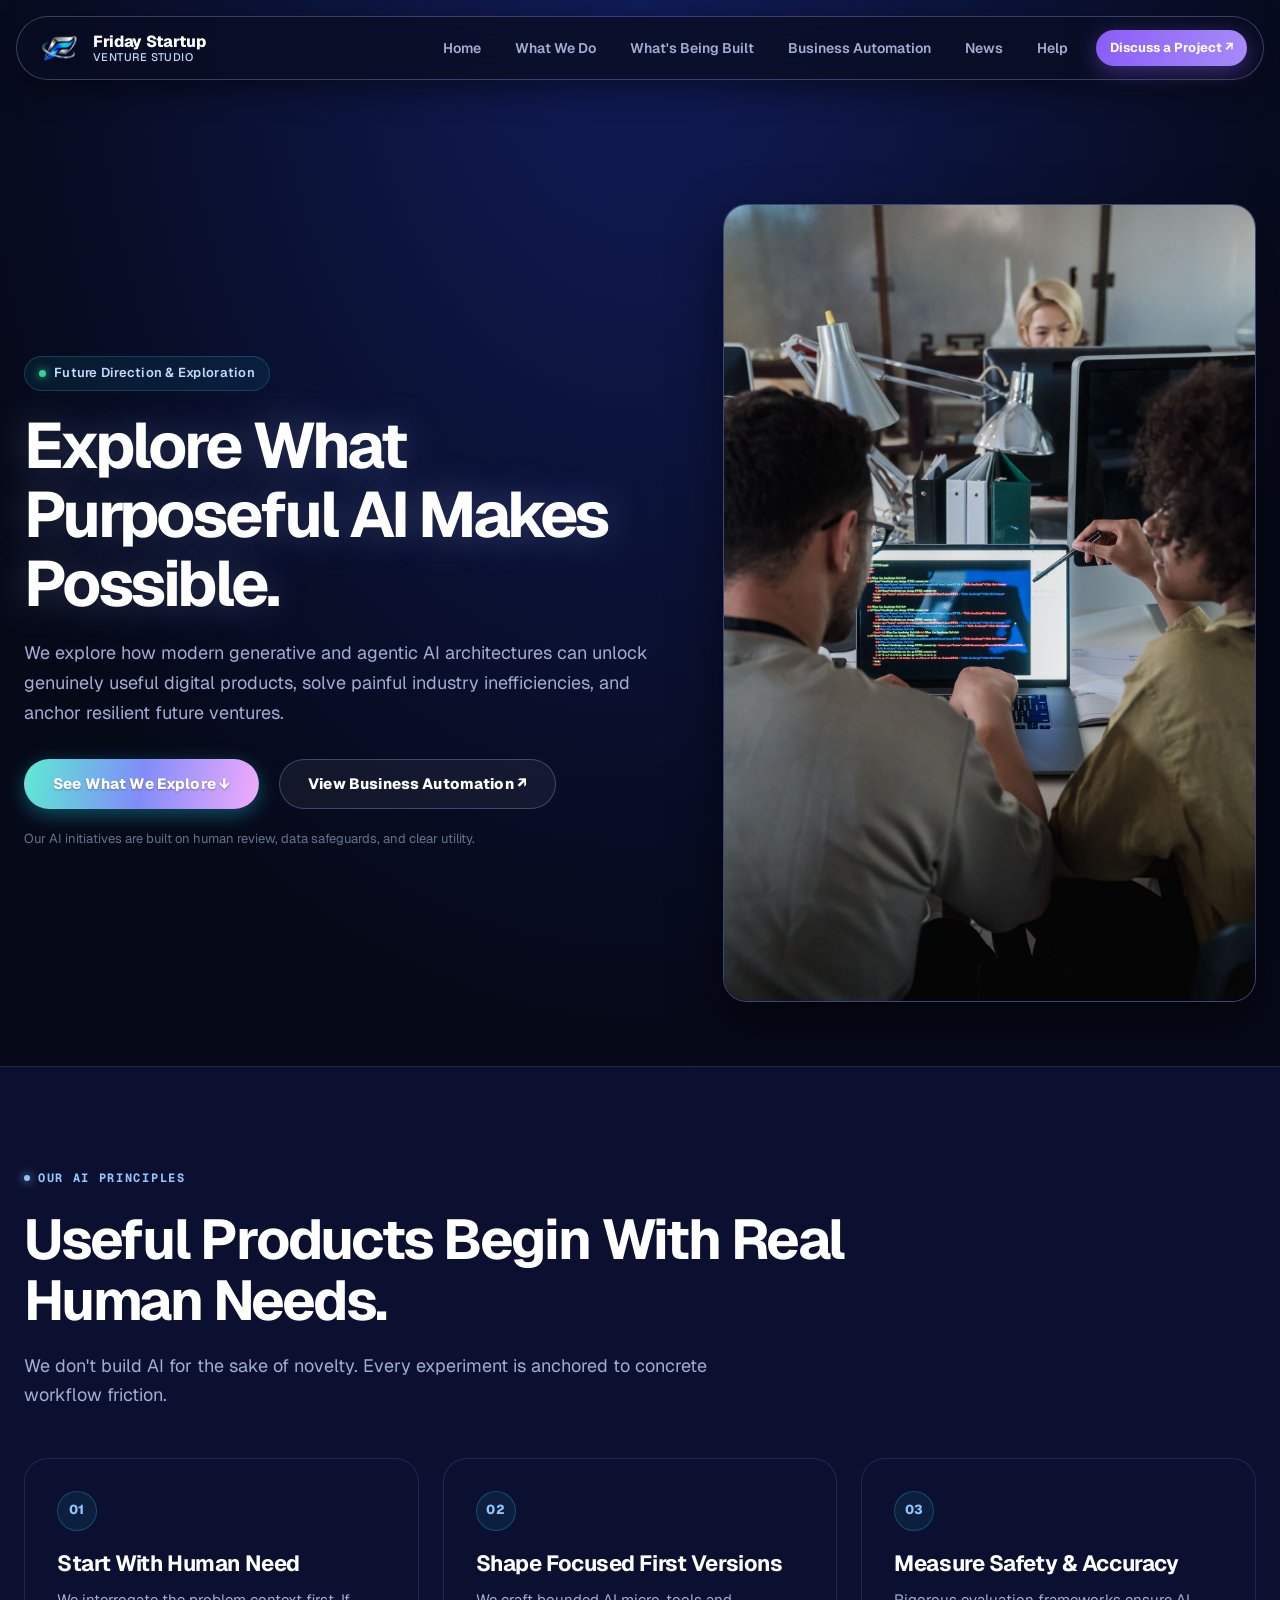
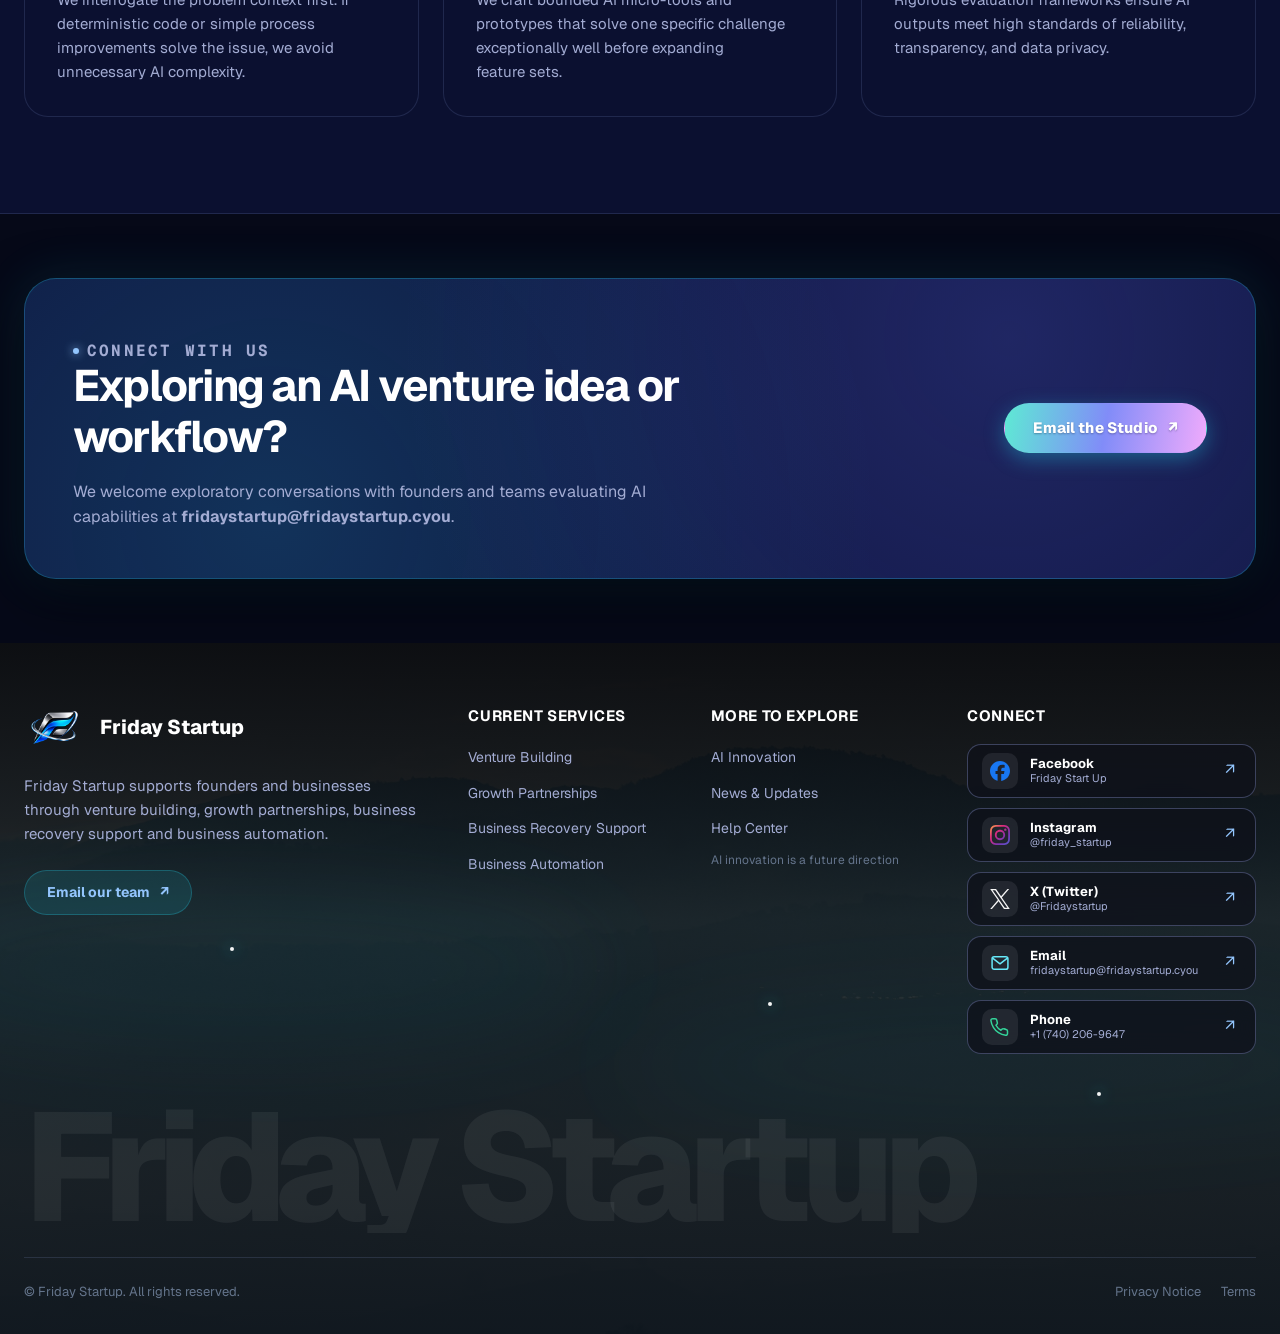
==== commit 4633a2c6: "Redesign homepage from scratch with deep-blue glyph field, white headline, agent mockups and floatin" ====
--- a/ai-innovation/index.html
+++ b/ai-innovation/index.html
@@ -9,6 +9,7 @@
   <link rel="icon" type="image/png" sizes="512x512" href="/assets/friday-startup-favicon-512.png">
   <link rel="stylesheet" href="/assets/css/site.css">
   <link rel="stylesheet" href="/assets/css/premium.css">
+  <link rel="stylesheet" href="/assets/css/theme.css">
   <title>AI Innovation & Future Ventures | Friday Startup</title>
   
   <meta property="og:type" content="website">
@@ -46,8 +47,8 @@
     
     <nav class="site-nav" id="primary-nav" aria-label="Primary navigation">
       <a href="/">Home</a>
-      <a href="/#what-we-do">What We Do</a>
-      <a href="/#what-were-building">What's Being Built</a>
+      <a href="/#services">What We Do</a>
+      <a href="/#services">What's Being Built</a>
       <a href="/business-automation/">Business Automation</a>
       <a href="/news.html">News</a>
       <a href="/help/">Help</a>
--- a/assets/css/premium.css
+++ b/assets/css/premium.css
@@ -108,10 +108,13 @@
 .hero-line {
   display: block;
   overflow: hidden;
-  padding: 0.04em 0.06em 0.1em;
+  padding: 0.04em 0.08em 0.22em;
+  margin-bottom: -0.14em;
 }
 .hero-line > span {
   display: inline-block;
+  padding: 0 0.04em 0.16em;
+  margin-bottom: -0.16em;
 }
 .aurora-copy .hero-title .text-gradient-accent {
   text-shadow: none;
@@ -910,3 +913,309 @@
   .orbit-pulse { display: none; }
   .agents-steps__line span { transform: scaleX(1); }
 }
+
+/* =========================================================
+   Glyph field, gradient CTAs and workflow mockups
+   ========================================================= */
+.glyph-field {
+  position: absolute;
+  inset: 0;
+  width: 100%;
+  height: 100%;
+  pointer-events: none;
+  z-index: 1;
+  opacity: 0.9;
+  mix-blend-mode: screen;
+  -webkit-mask-image: linear-gradient(180deg, #000 0%, #000 55%, transparent 100%);
+          mask-image: linear-gradient(180deg, #000 0%, #000 55%, transparent 100%);
+}
+.aurora-scene .glyph-field {
+  z-index: 2;
+  -webkit-mask-image: radial-gradient(ellipse 46% 38% at 50% 48%, rgba(0,0,0,.25) 0%, #000 75%), linear-gradient(180deg, #000 70%, transparent 100%);
+          mask-image: radial-gradient(ellipse 46% 38% at 50% 48%, rgba(0,0,0,.25) 0%, #000 75%);
+}
+
+/* Hero CTA pair */
+.cta-gradient,
+.cta-outline {
+  display: inline-flex;
+  align-items: center;
+  gap: 10px;
+  min-height: 54px;
+  padding: 0 26px;
+  border-radius: 9999px;
+  font-weight: 600;
+  font-size: 16px;
+  transition: transform 400ms var(--ease-out), box-shadow 400ms var(--ease-out), background-position 700ms var(--ease-out), border-color 300ms;
+}
+.cta-gradient {
+  color: #fff;
+  border: 0;
+  background: linear-gradient(100deg, #22d3ee 0%, #818cf8 50%, #f0abfc 100%);
+  background-size: 130% 100%;
+  background-position: 0% 50%;
+  box-shadow: 0 10px 34px rgba(129, 140, 248, 0.38), inset 0 1px 0 rgba(255, 255, 255, 0.35);
+  text-shadow: 0 1px 2px rgba(15, 23, 42, 0.35);
+}
+.cta-gradient:hover {
+  background-position: 100% 50%;
+  box-shadow: 0 14px 44px rgba(240, 171, 252, 0.42), inset 0 1px 0 rgba(255, 255, 255, 0.4);
+}
+.cta-outline {
+  color: var(--text);
+  background: rgba(10, 14, 28, 0.35);
+  border: 1px solid rgba(165, 180, 252, 0.45);
+  backdrop-filter: blur(10px);
+}
+.cta-outline:hover { border-color: rgba(103, 232, 249, 0.8); transform: translateY(-2px); }
+.cta-arrow { transition: transform 400ms var(--ease-out); }
+.cta-gradient:hover .cta-arrow { transform: translateX(4px); }
+.cta-outline:hover .cta-arrow { transform: translate(3px, -3px); }
+.hero-subnote {
+  margin: 22px auto 0;
+  color: var(--muted);
+  font-size: 15px;
+}
+
+/* Nav CTA: violet pill */
+.site-nav .nav-cta-btn,
+.site-header .site-nav .nav-cta-btn {
+  color: #fff !important;
+  background: linear-gradient(100deg, #8b5cf6, #a78bfa);
+  color: #fff;
+  border-color: transparent;
+  box-shadow: 0 6px 22px rgba(139, 92, 246, 0.4);
+}
+.site-nav .nav-cta-btn:hover { box-shadow: 0 8px 28px rgba(167, 139, 250, 0.55); }
+
+/* Workflows section */
+.workflows-section {
+  position: relative;
+  overflow: hidden;
+  isolation: isolate;
+  background:
+    radial-gradient(90% 60% at 50% 0%, rgba(37, 99, 235, 0.38), transparent 70%),
+    linear-gradient(180deg, #0a1440 0%, #0b1030 45%, var(--bg) 100%);
+}
+.workflows-section .container { position: relative; z-index: 2; }
+.glyph-field--section { z-index: 0; opacity: 0.7; }
+.workflows-head {
+  display: flex;
+  flex-wrap: wrap;
+  align-items: flex-end;
+  justify-content: space-between;
+  gap: 28px;
+  margin-bottom: 48px;
+}
+.workflows-head h2 {
+  margin: 8px 0 0;
+  font-size: clamp(2.4rem, 5vw, 4.2rem);
+  line-height: 1.02;
+  letter-spacing: -0.035em;
+}
+.workflows-for {
+  display: flex;
+  flex-wrap: wrap;
+  align-items: center;
+  gap: 10px;
+  max-width: 520px;
+}
+.workflows-for > span { color: var(--muted); font-size: 14px; }
+.workflows-for ul { display: flex; flex-wrap: wrap; gap: 8px; margin: 0; padding: 0; list-style: none; }
+.workflows-for li {
+  padding: 7px 14px;
+  border: 1px solid rgba(165, 180, 252, 0.35);
+  border-radius: 9999px;
+  background: rgba(15, 23, 42, 0.5);
+  font-family: ui-monospace, SFMono-Regular, Menlo, monospace;
+  font-size: 11.5px;
+  letter-spacing: 0.08em;
+  text-transform: uppercase;
+  color: #e0e7ff;
+}
+.workflows-grid {
+  display: grid;
+  grid-template-columns: repeat(3, minmax(0, 1fr));
+  gap: 22px;
+}
+.wf-card {
+  display: flex;
+  flex-direction: column;
+  overflow: hidden;
+  border: 1px solid rgba(165, 180, 252, 0.16);
+  border-radius: 22px;
+  background: rgba(12, 16, 32, 0.82);
+  box-shadow: 0 24px 60px rgba(0, 0, 0, 0.45);
+  transition: transform 500ms var(--ease-out), border-color 400ms, box-shadow 500ms var(--ease-out);
+}
+.wf-card:hover {
+  transform: translateY(-6px);
+  border-color: rgba(167, 139, 250, 0.45);
+  box-shadow: 0 30px 70px rgba(0, 0, 0, 0.5), 0 0 40px rgba(139, 92, 246, 0.18);
+}
+.wf-visual {
+  position: relative;
+  display: grid;
+  place-items: center;
+  height: 260px;
+  padding: 28px;
+  background: linear-gradient(180deg, rgba(30, 41, 99, 0.2) 0%, rgba(99, 102, 241, 0.35) 70%, rgba(196, 181, 253, 0.75) 100%);
+}
+.wf-window {
+  position: relative;
+  width: 100%;
+  max-width: 340px;
+  padding: 14px;
+  border-radius: 14px;
+  background: #f6f5ef;
+  color: #1f2937;
+  box-shadow: 0 18px 40px rgba(15, 23, 42, 0.35);
+  font-size: 13px;
+}
+.wf-copy { padding: 24px 26px 28px; }
+.wf-copy h3 { margin: 0 0 8px; font-size: 19px; letter-spacing: -0.01em; }
+.wf-copy p { margin: 0; color: var(--muted); font-size: 15px; line-height: 1.55; }
+
+/* Leads mockup */
+.wf-leads { display: grid; gap: 6px; }
+.wf-lead {
+  display: grid;
+  grid-template-columns: 28px 1fr auto;
+  align-items: center;
+  gap: 10px;
+  padding: 7px 8px;
+  border: 1px solid transparent;
+  border-radius: 10px;
+  transition: background 500ms, border-color 500ms, box-shadow 500ms, transform 500ms var(--ease-out);
+}
+.wf-lead.is-active {
+  background: #fff;
+  border-color: #e5e7eb;
+  box-shadow: 0 6px 16px rgba(15, 23, 42, 0.1);
+  transform: scale(1.03);
+}
+.wf-lead b { font-weight: 500; color: #374151; white-space: nowrap; overflow: hidden; text-overflow: ellipsis; }
+.wf-avatar {
+  display: grid;
+  place-items: center;
+  width: 28px;
+  height: 28px;
+  border-radius: 50%;
+  background: hsl(var(--h) 55% 78%);
+  color: hsl(var(--h) 45% 25%);
+  font-size: 10px;
+  font-weight: 700;
+}
+.wf-tag {
+  padding: 3px 9px;
+  border-radius: 9999px;
+  font-style: normal;
+  font-family: ui-monospace, SFMono-Regular, Menlo, monospace;
+  font-size: 10px;
+  letter-spacing: 0.06em;
+  text-transform: uppercase;
+  white-space: nowrap;
+  transition: opacity 250ms, transform 250ms;
+  background: #eef2ff; color: #4f46e5; border: 1px solid #c7d2fe;
+}
+.wf-tag[data-state="hot"] { background: #fef2f2; color: #dc2626; border-color: #fecaca; }
+.wf-tag[data-state="qualified"] { background: #f0fdf4; color: #15803d; border-color: #bbf7d0; }
+.wf-tag.is-swapping { opacity: 0; transform: translateY(4px); }
+
+/* Pipeline mockup */
+.wf-board {
+  display: grid;
+  grid-template-columns: repeat(3, 1fr);
+  gap: 8px;
+  height: 160px;
+  padding: 10px;
+}
+.wf-col {
+  border-radius: 8px;
+  padding: 8px 6px;
+  text-align: center;
+  font-family: ui-monospace, SFMono-Regular, Menlo, monospace;
+  font-size: 9.5px;
+  letter-spacing: 0.08em;
+  text-transform: uppercase;
+}
+.wf-col--new { background: #fdf2f2; color: #e11d48; }
+.wf-col--progress { background: #fdf6c9; color: #a16207; }
+.wf-col--closed { background: #e7f6e9; color: #15803d; }
+.wf-deal {
+  position: absolute;
+  top: 46px;
+  left: 14px;
+  width: calc((100% - 44px) / 3 + 24px);
+  padding: 10px 10px 9px;
+  border-radius: 10px;
+  background: #fff;
+  box-shadow: 0 12px 28px rgba(15, 23, 42, 0.22);
+  animation: deal-move 9s var(--ease-out) infinite;
+}
+.wf-deal strong { display: block; font-size: 11.5px; font-weight: 600; color: #111827; }
+.wf-deal__bar { display: block; width: 60%; height: 4px; margin: 6px 0 10px; border-radius: 4px; background: #e5e7eb; }
+.wf-deal__row { display: flex; align-items: center; justify-content: space-between; }
+.wf-deal__pill { width: 28px; height: 7px; border-radius: 4px; background: #22c55e; }
+.wf-deal__row b { font-size: 12px; color: #111827; }
+.wf-cursor { position: absolute; left: 32%; bottom: -10px; filter: drop-shadow(0 2px 3px rgba(0,0,0,.3)); }
+@keyframes deal-move {
+  0%, 12% { transform: translateX(0) rotate(0); }
+  22% { transform: translateX(0) translateY(-4px) rotate(-3deg); }
+  40%, 52% { transform: translateX(calc(100% - 16px)) rotate(0); }
+  62% { transform: translateX(calc(100% - 16px)) translateY(-4px) rotate(3deg); }
+  80%, 90% { transform: translateX(calc(200% - 40px)) rotate(0); }
+  100% { transform: translateX(0) rotate(0); }
+}
+
+/* Chat mockup */
+.wf-chat { display: grid; gap: 6px; min-height: 172px; align-content: start; }
+.wf-chat small { color: #9ca3af; font-size: 10px; }
+.wf-chat__agent { justify-self: end; }
+.wf-msg {
+  margin: 0;
+  padding: 7px 12px;
+  border-radius: 12px;
+  font-size: 12px;
+  line-height: 1.35;
+  opacity: 0;
+  transform: translateY(6px);
+  animation: chat-in 10s var(--ease-out) infinite;
+}
+.wf-msg--in { justify-self: start; background: #ecebe4; color: #374151; border-bottom-left-radius: 4px; }
+.wf-msg--out { justify-self: end; background: #4f46e5; color: #fff; border-bottom-right-radius: 4px; max-width: 88%; animation-name: chat-out; }
+.wf-msg--2 { animation-name: chat-in-2; }
+.wf-typing {
+  display: inline-flex;
+  justify-self: end;
+  gap: 4px;
+  margin: 0;
+  padding: 9px 12px;
+  border-radius: 12px;
+  background: #e0e7ff;
+  animation: typing-vis 10s linear infinite;
+}
+.wf-typing i { width: 6px; height: 6px; border-radius: 50%; background: #6366f1; animation: dot 1s ease-in-out infinite; }
+.wf-typing i:nth-child(2) { animation-delay: 0.15s; }
+.wf-typing i:nth-child(3) { animation-delay: 0.3s; }
+@keyframes dot { 0%, 100% { opacity: 0.3; transform: none; } 50% { opacity: 1; transform: translateY(-2px); } }
+@keyframes chat-in   { 0%, 4% { opacity: 0; transform: translateY(6px); } 9%, 92% { opacity: 1; transform: none; } 100% { opacity: 0; } }
+@keyframes chat-in-2 { 0%, 16% { opacity: 0; transform: translateY(6px); } 21%, 92% { opacity: 1; transform: none; } 100% { opacity: 0; } }
+@keyframes typing-vis { 0%, 28% { opacity: 0; } 30%, 46% { opacity: 1; } 48%, 100% { opacity: 0; } }
+@keyframes chat-out  { 0%, 47% { opacity: 0; transform: translateY(6px); } 52%, 92% { opacity: 1; transform: none; } 100% { opacity: 0; } }
+/* Typing bubble collapses when hidden so the reply takes its place */
+.wf-typing { position: absolute; right: 14px; top: 104px; }
+
+@media (max-width: 1050px) {
+  .workflows-grid { grid-template-columns: 1fr; max-width: 560px; margin-inline: auto; }
+}
+@media (max-width: 760px) {
+  .cta-gradient, .cta-outline { width: 100%; justify-content: center; }
+  .wf-visual { height: 230px; padding: 20px; }
+  .workflows-head { margin-bottom: 32px; }
+}
+@media (prefers-reduced-motion: reduce) {
+  .wf-deal, .wf-typing i { animation: none !important; }
+  .wf-msg { animation: none !important; opacity: 1; transform: none; }
+  .wf-typing { display: none; }
+}
--- a/assets/css/theme.css
+++ b/assets/css/theme.css
@@ -0,0 +1,36 @@
+/* 2026 theme bridge: brings inner pages in line with the new homepage
+   (Geist type, deep-blue palette, white headlines, violet CTA). */
+@import url('https://fonts.googleapis.com/css2?family=Geist:wght@300..700&family=Geist+Mono:wght@400;500&display=swap');
+:root {
+  --bg: #060918;
+  --surface: #0b1030;
+  --surface-raised: #0f1640;
+  --surface-elevated: #141c4c;
+  --surface-deep: #04060f;
+  --muted: #a3acd3;
+  --line: rgba(165, 180, 252, 0.14);
+  --line-strong: rgba(165, 180, 252, 0.3);
+  --accent: #93c5fd;
+  --accent-soft: #bfdbfe;
+  --primary: #8b5cf6;
+}
+body {
+  font-family: "Geist", ui-sans-serif, system-ui, -apple-system, "Segoe UI", sans-serif;
+  background:
+    radial-gradient(80% 50% at 50% 0%, rgba(44, 76, 255, 0.28), transparent 70%) no-repeat,
+    var(--bg);
+}
+code, kbd, .eyebrow, [class*="mono"] { font-family: "Geist Mono", ui-monospace, Menlo, monospace; }
+h1, h2, h3 { letter-spacing: -0.03em; }
+.text-gradient-accent, .text-gradient {
+  background: none !important;
+  -webkit-text-fill-color: #fff !important;
+  color: #fff !important;
+  text-shadow: 0 0 40px rgba(170, 190, 255, 0.3);
+}
+.button:not(.button--quiet) {
+  background: linear-gradient(100deg, #5eead4 0%, #818cf8 50%, #f0abfc 100%);
+  color: #fff;
+  text-shadow: 0 1px 2px rgba(20, 20, 60, 0.35);
+}
+.site-header { background: rgba(10, 13, 34, 0.78); border-color: var(--line-strong); }
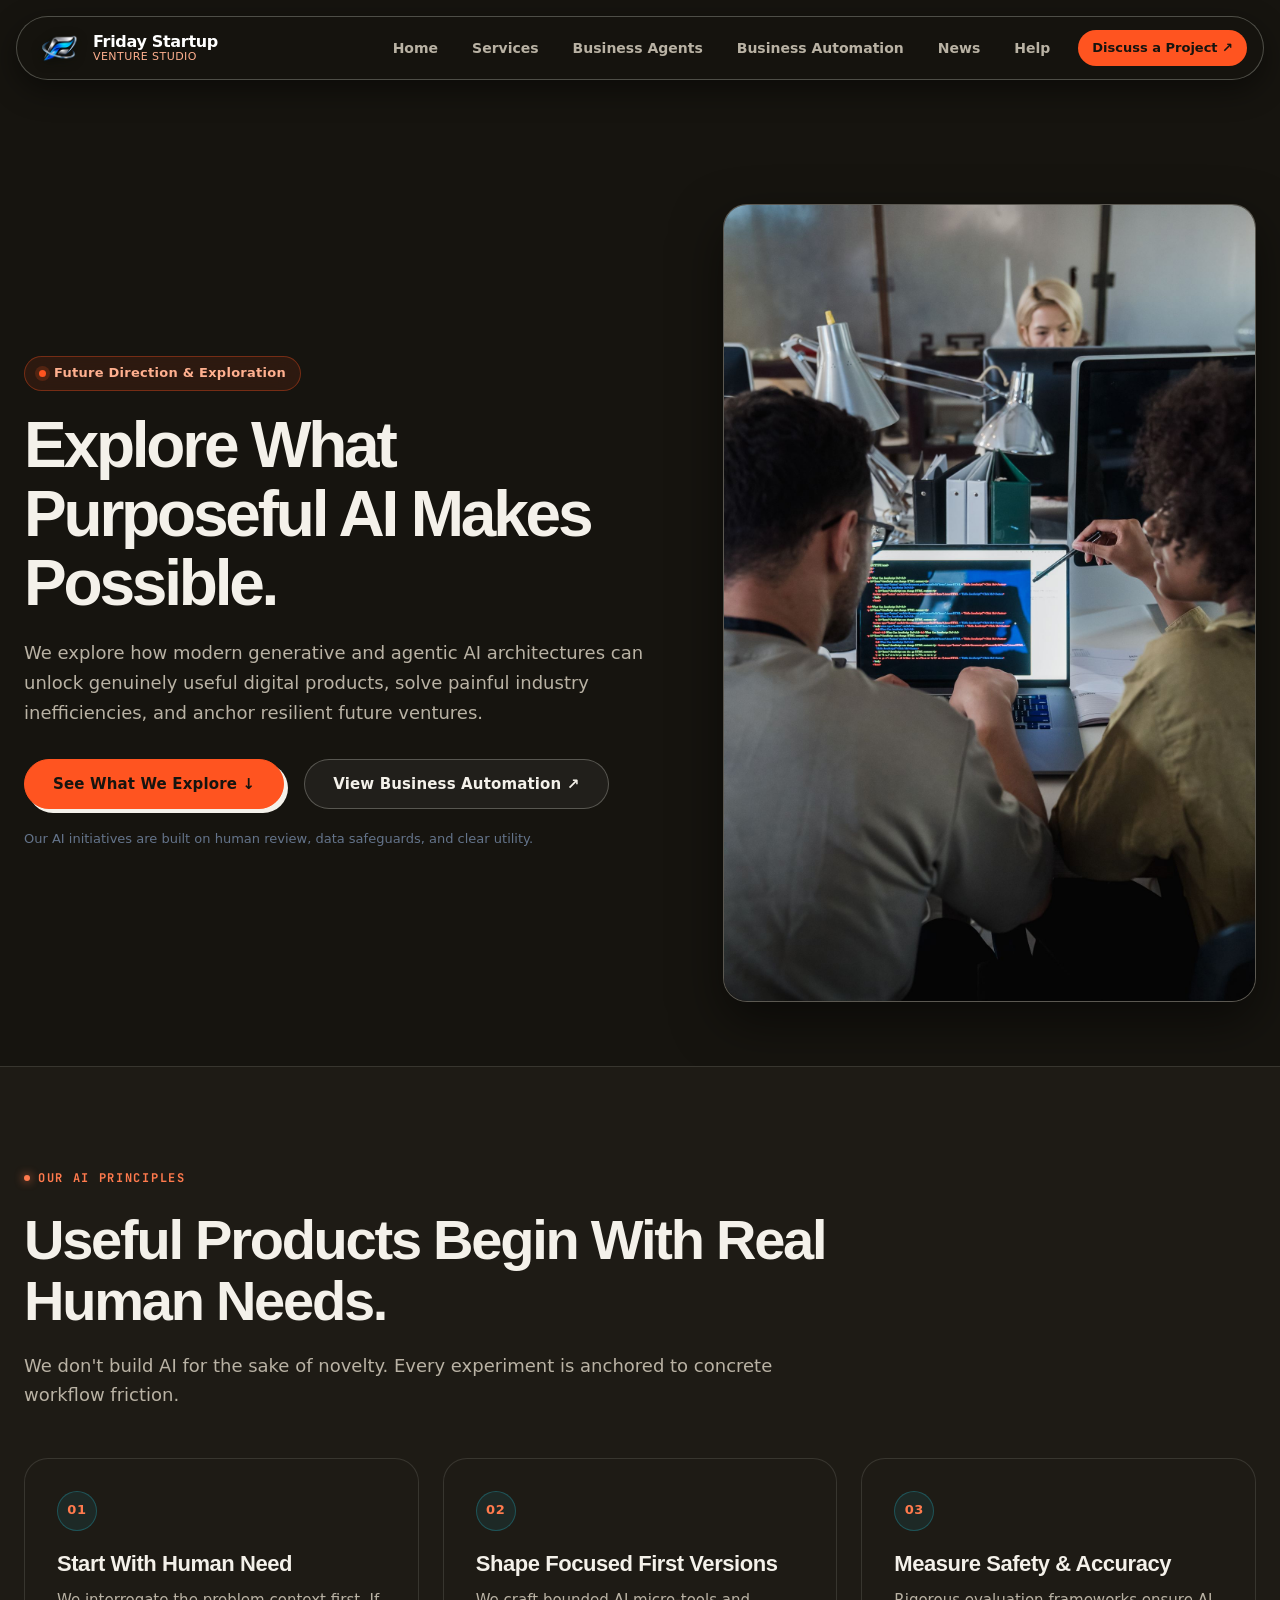
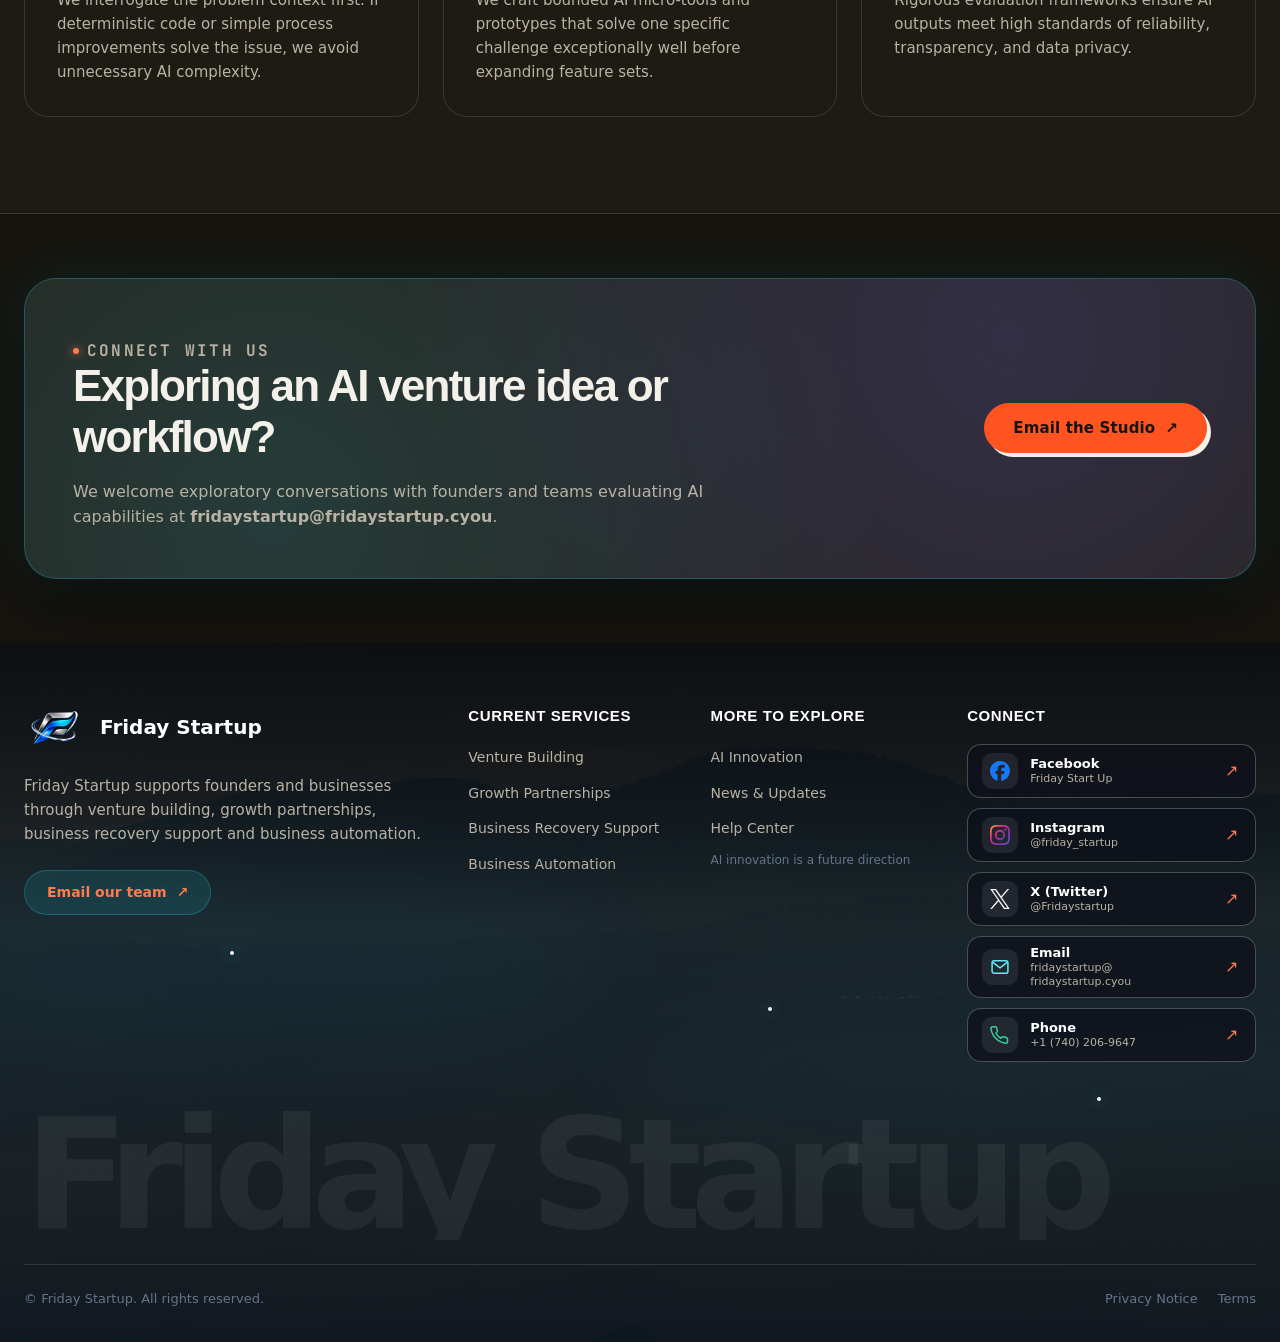
==== commit e664e3c7: "Replace homepage with original 'Keep your Friday' design Remove the previous reference-inspired look" ====
--- a/ai-innovation/index.html
+++ b/ai-innovation/index.html
@@ -47,8 +47,8 @@
     
     <nav class="site-nav" id="primary-nav" aria-label="Primary navigation">
       <a href="/">Home</a>
-      <a href="/#services">What We Do</a>
-      <a href="/#services">What's Being Built</a>
+      <a href="/#services">Services</a>
+      <a href="/#agents">Business Agents</a>
       <a href="/business-automation/">Business Automation</a>
       <a href="/news.html">News</a>
       <a href="/help/">Help</a>
--- a/assets/css/theme.css
+++ b/assets/css/theme.css
@@ -1,36 +1,50 @@
-/* 2026 theme bridge: brings inner pages in line with the new homepage
-   (Geist type, deep-blue palette, white headlines, violet CTA). */
-@import url('https://fonts.googleapis.com/css2?family=Geist:wght@300..700&family=Geist+Mono:wght@400;500&display=swap');
+/* Theme bridge: brings inner pages in line with the "Keep your Friday" homepage
+   (Cabinet Grotesk + Satoshi, warm ink and paper, one orange signal colour). */
+@import url('https://api.fontshare.com/v2/css?f[]=cabinet-grotesk@500,700,800&f[]=satoshi@400,500,700&display=swap');
+@import url('https://fonts.googleapis.com/css2?family=JetBrains+Mono:wght@400;500&display=swap');
 :root {
-  --bg: #060918;
-  --surface: #0b1030;
-  --surface-raised: #0f1640;
-  --surface-elevated: #141c4c;
-  --surface-deep: #04060f;
-  --muted: #a3acd3;
-  --line: rgba(165, 180, 252, 0.14);
-  --line-strong: rgba(165, 180, 252, 0.3);
-  --accent: #93c5fd;
-  --accent-soft: #bfdbfe;
-  --primary: #8b5cf6;
+  --bg: #16140f;
+  --surface: #1e1b15;
+  --surface-raised: #26221b;
+  --surface-elevated: #2e2a21;
+  --surface-deep: #100e0a;
+  --text: #f4f1ea;
+  --muted: #b9b2a4;
+  --line: rgba(244, 241, 234, 0.12);
+  --line-strong: rgba(244, 241, 234, 0.26);
+  --accent: #ff7a4d;
+  --accent-soft: #ffb08f;
+  --primary: #ff5420;
 }
 body {
-  font-family: "Geist", ui-sans-serif, system-ui, -apple-system, "Segoe UI", sans-serif;
-  background:
-    radial-gradient(80% 50% at 50% 0%, rgba(44, 76, 255, 0.28), transparent 70%) no-repeat,
-    var(--bg);
+  font-family: "Satoshi", ui-sans-serif, system-ui, -apple-system, "Segoe UI", sans-serif;
+  background: var(--bg);
+  color: var(--text);
 }
-code, kbd, .eyebrow, [class*="mono"] { font-family: "Geist Mono", ui-monospace, Menlo, monospace; }
-h1, h2, h3 { letter-spacing: -0.03em; }
+code, kbd, .eyebrow, [class*="mono"] { font-family: "JetBrains Mono", ui-monospace, Menlo, monospace; }
+h1, h2, h3, h4 { font-family: "Cabinet Grotesk", "Satoshi", ui-sans-serif, sans-serif; font-weight: 800; letter-spacing: -0.025em; color: #f4f1ea; }
+.eyebrow { color: #ff7a4d; }
 .text-gradient-accent, .text-gradient {
   background: none !important;
-  -webkit-text-fill-color: #fff !important;
-  color: #fff !important;
-  text-shadow: 0 0 40px rgba(170, 190, 255, 0.3);
+  -webkit-text-fill-color: #ff5420 !important;
+  color: #ff5420 !important;
+  text-shadow: none;
 }
 .button:not(.button--quiet) {
-  background: linear-gradient(100deg, #5eead4 0%, #818cf8 50%, #f0abfc 100%);
-  color: #fff;
-  text-shadow: 0 1px 2px rgba(20, 20, 60, 0.35);
+  background: #ff5420;
+  color: #16140f;
+  border-color: #ff5420;
+  box-shadow: 4px 4px 0 #f4f1ea;
+  text-shadow: none;
+  transition: transform 200ms ease, box-shadow 200ms ease;
 }
-.site-header { background: rgba(10, 13, 34, 0.78); border-color: var(--line-strong); }
+.button:not(.button--quiet):hover { transform: translate(-2px, -2px); box-shadow: 6px 6px 0 #f4f1ea; }
+.button--quiet { border-color: var(--line-strong); color: #f4f1ea; }
+.site-header { background: rgba(22, 20, 15, 0.86); border-color: var(--line-strong); }
+a:focus-visible, button:focus-visible { outline: 2px solid #ff5420; outline-offset: 3px; }
+.text-gradient-accent, .text-gradient { -webkit-text-fill-color: #f4f1ea !important; color: #f4f1ea !important; }
+.site-nav a[aria-current="page"] { background: rgba(255, 84, 32, 0.14); border-color: rgba(255, 84, 32, 0.5); color: #fff; }
+.site-nav .nav-cta-btn, .site-header .site-nav .nav-cta-btn, .nav-cta-btn { background: #ff5420 !important; color: #16140f !important; box-shadow: none !important; }
+.site-nav .nav-cta-btn:hover { background: #ff7a4d !important; }
+.badge-chip { background: rgba(255, 84, 32, 0.1); border-color: rgba(255, 84, 32, 0.35); color: #ffb08f; }
+.badge-chip__dot { background: #ff5420; box-shadow: 0 0 0 4px rgba(255, 84, 32, 0.18); }
